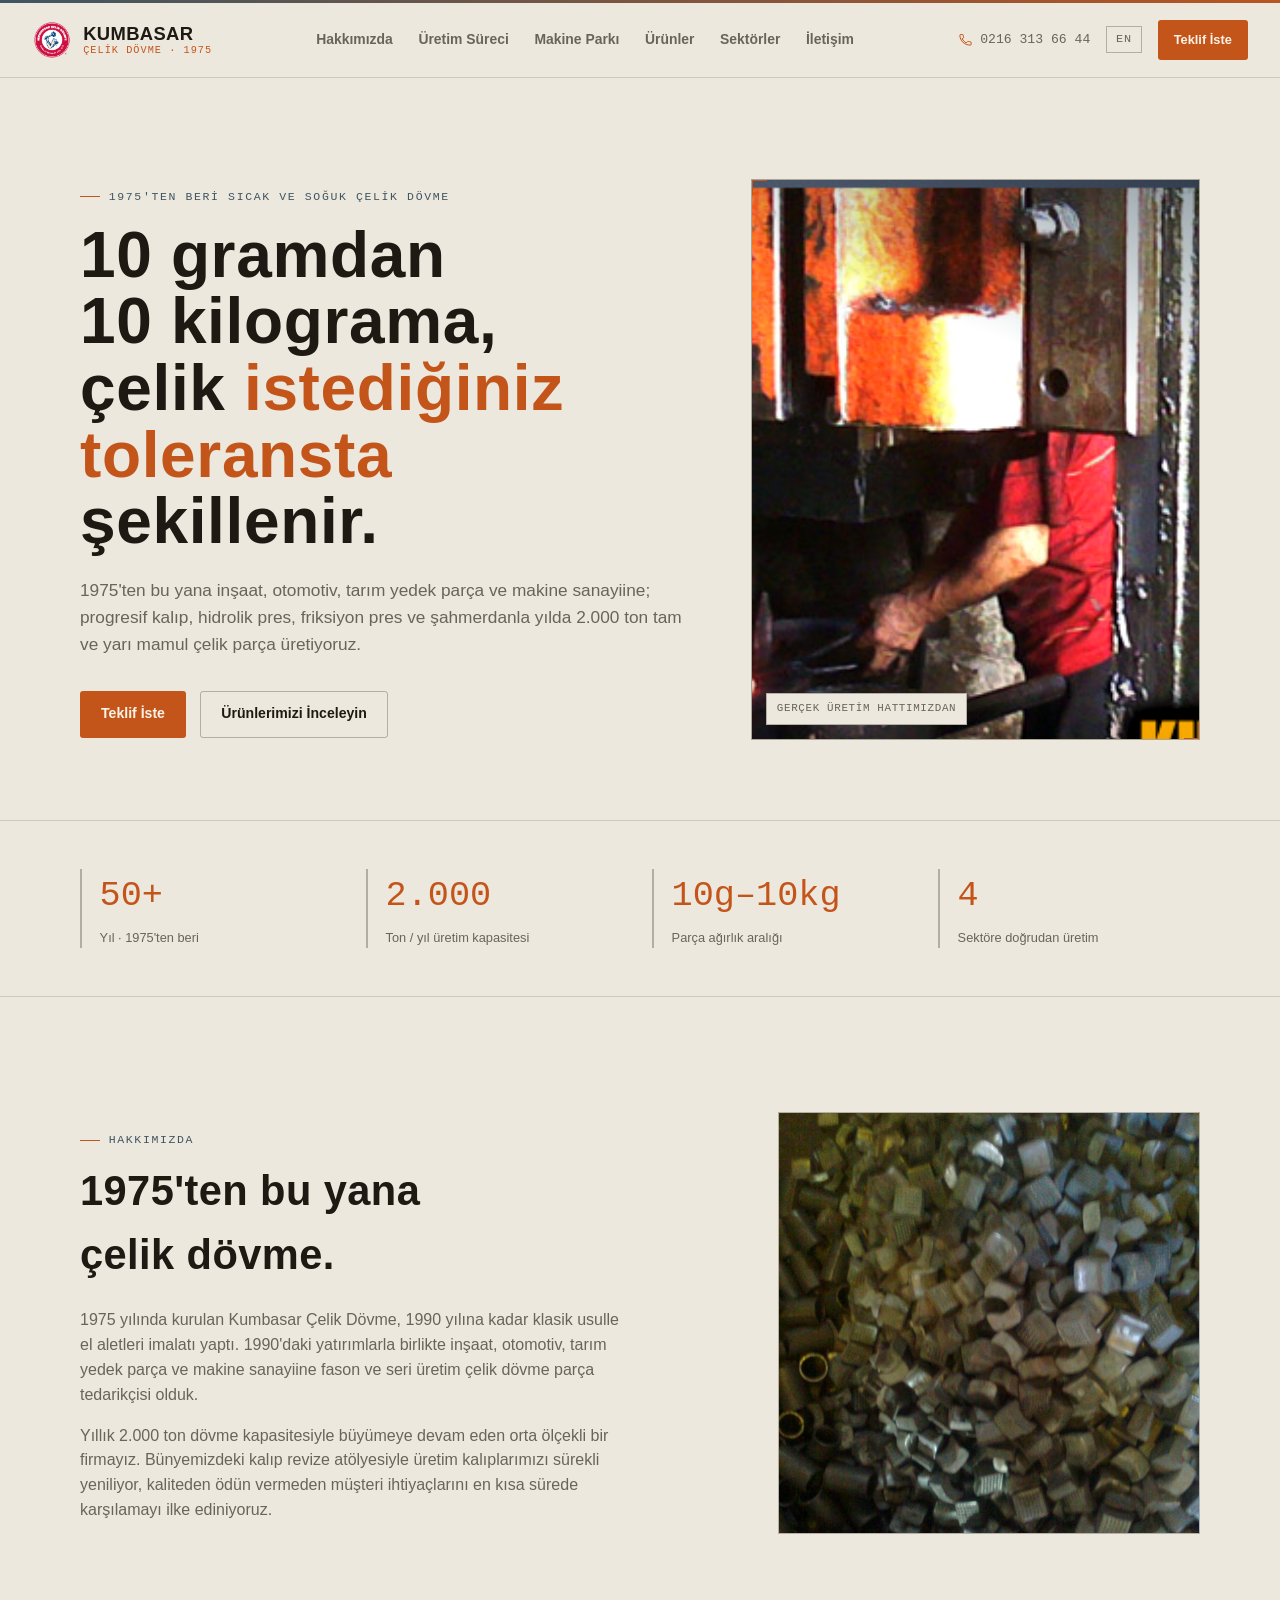
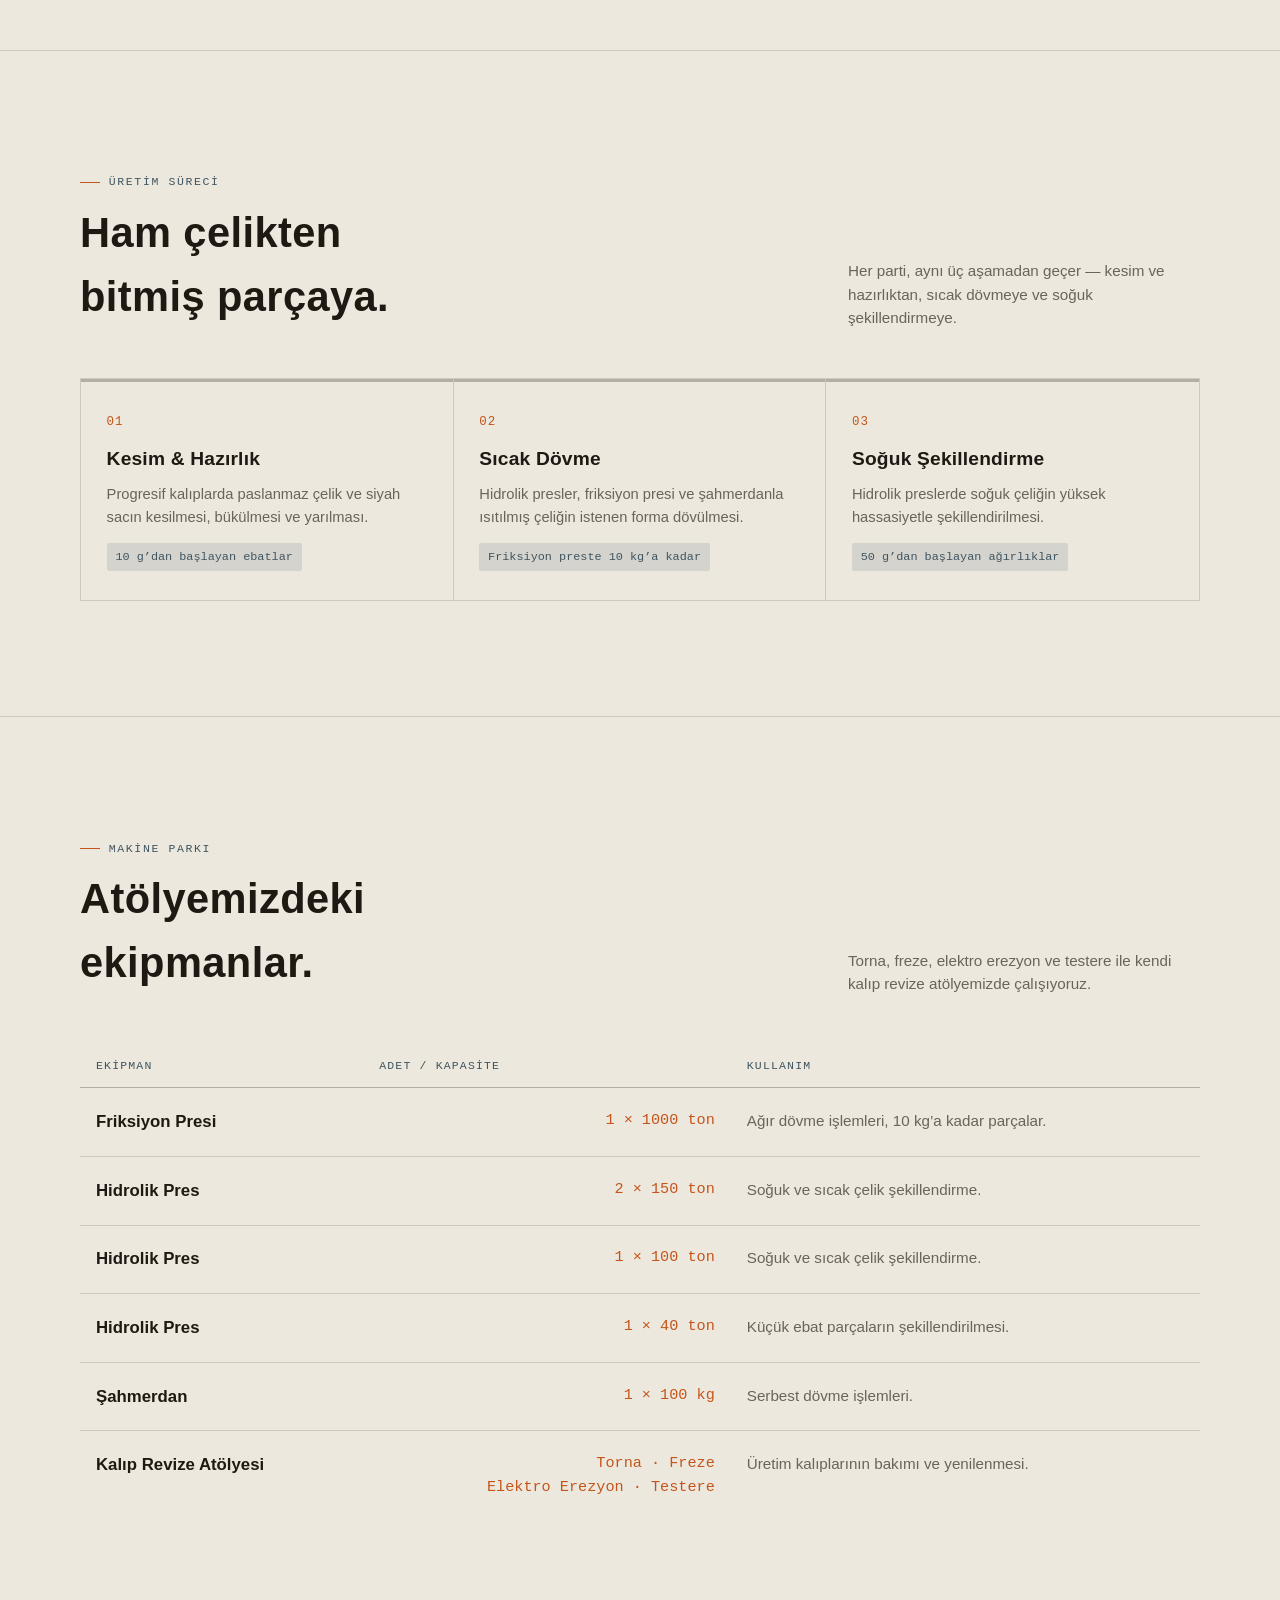
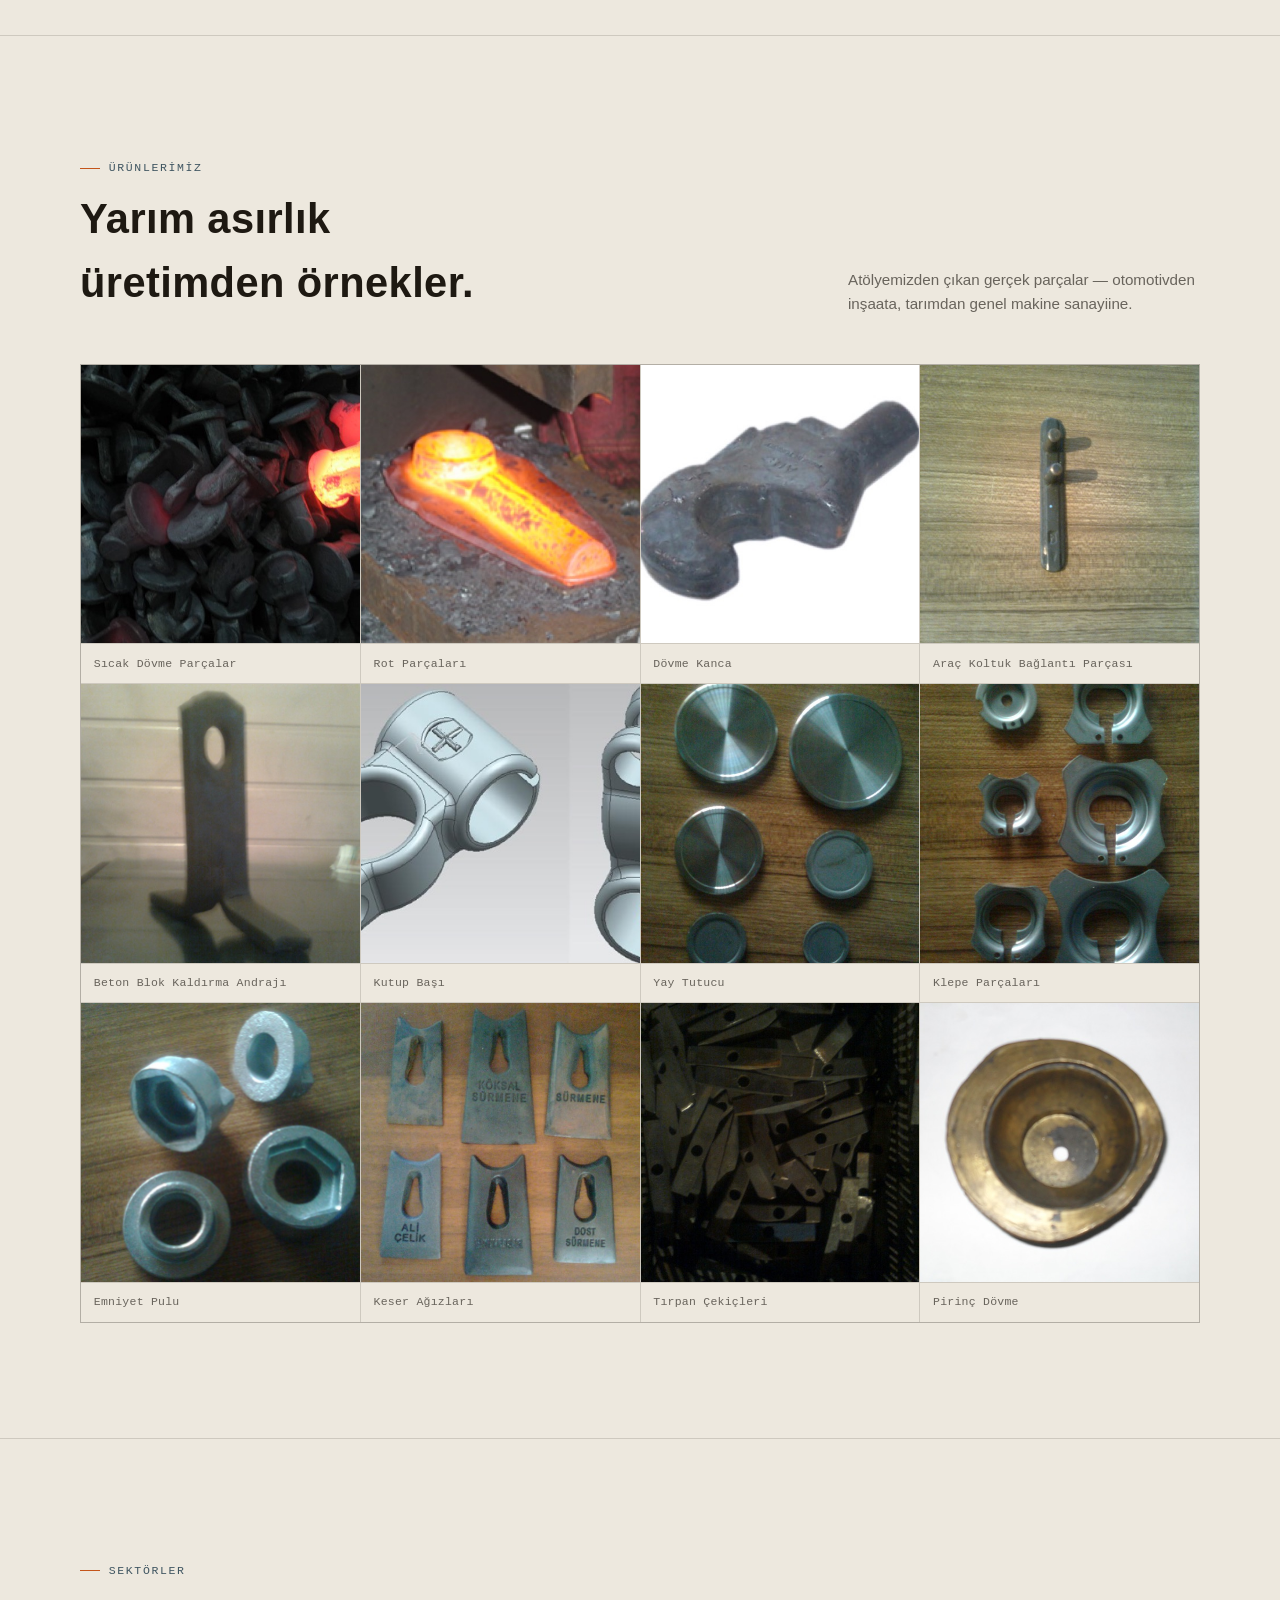
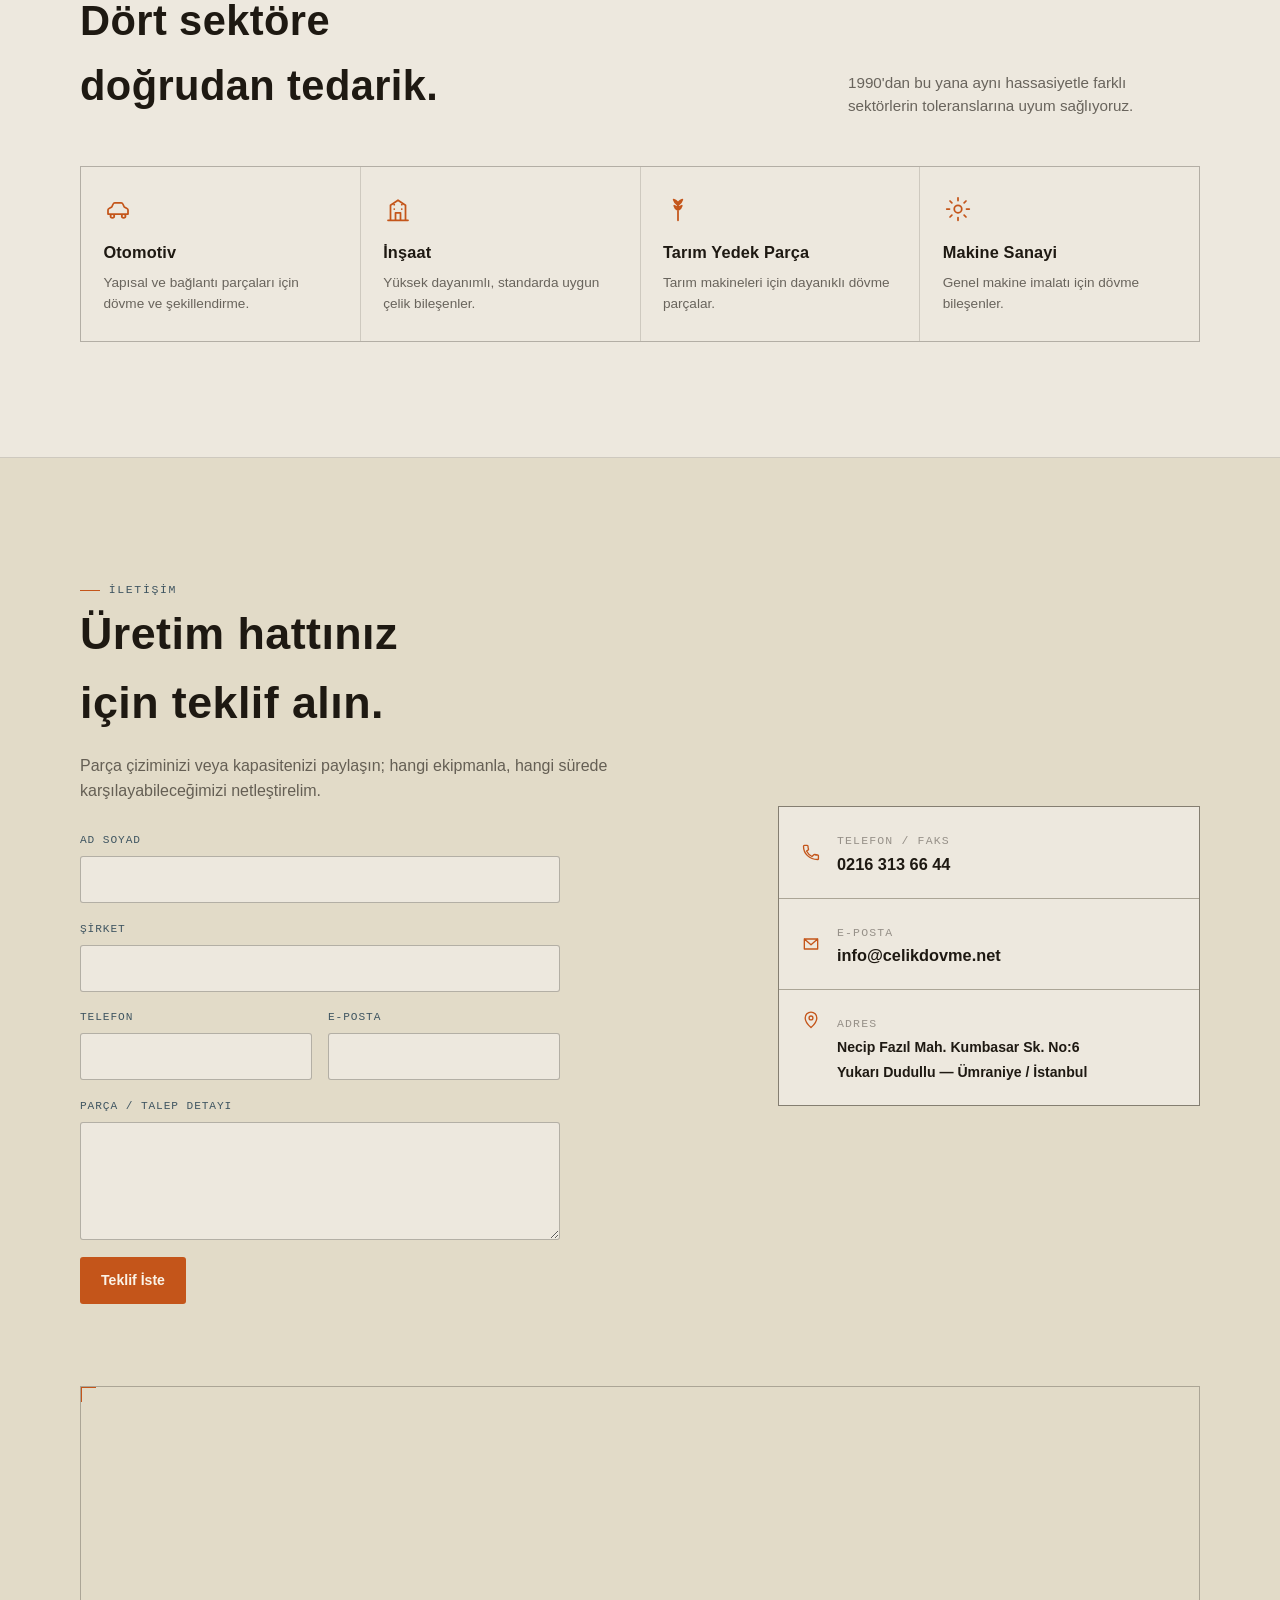
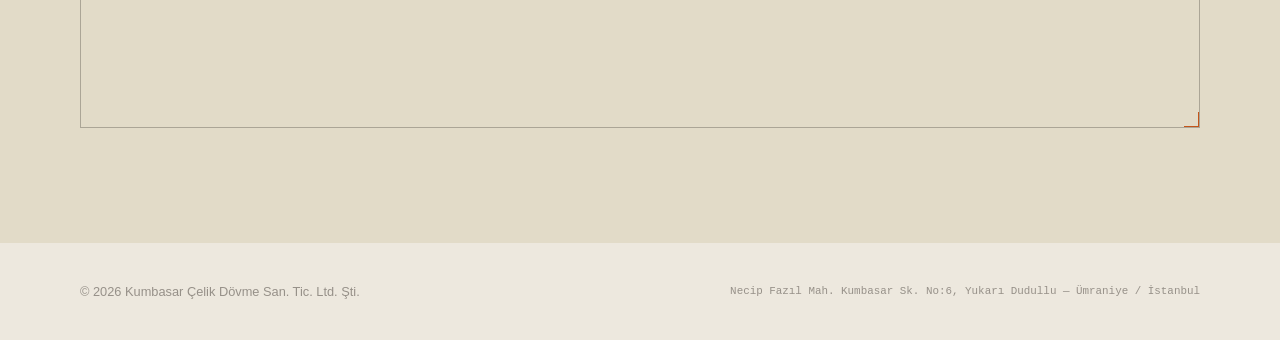
==== index.html @ d21f252c "Add Kumbasar Çelik Dövme website Static bilingual (TR/EN) site built from the company's real content" ====
<!doctype html>
<html lang="tr">
<head>
<meta charset="UTF-8">
<meta name="viewport" content="width=device-width, initial-scale=1.0">
<title>Kumbasar Çelik Dövme | 1975'ten Beri Sıcak ve Soğuk Çelik Dövme</title>
<meta name="description" content="1975'ten bu yana inşaat, otomotiv, tarım yedek parça ve makine sanayiine sıcak dövme, soğuk şekillendirme ve progresif kalıpla tam/yarı mamul çelik parça üretimi. Yıllık 2.000 ton kapasite.">
<link rel="alternate" hreflang="tr" href="https://celikdovme.net/index.html">
<link rel="alternate" hreflang="en" href="https://celikdovme.net/en.html">
<link rel="alternate" hreflang="x-default" href="https://celikdovme.net/index.html">
<link rel="stylesheet" href="css/style.css">
<script type="application/ld+json">
{
  "@context": "https://schema.org",
  "@type": "Organization",
  "name": "Kumbasar Çelik Dövme San. Tic. Ltd. Şti.",
  "alternateName": "Kumbasar Çelik Dövme",
  "url": "https://celikdovme.net",
  "logo": "https://celikdovme.net/images/logo.png",
  "foundingDate": "1975",
  "description": "1975'ten bu yana inşaat, otomotiv, tarım yedek parça ve makine sanayiine sıcak dövme, soğuk şekillendirme ve progresif kalıpla tam ve yarı mamul çelik parça üretimi. Yıllık 2.000 ton üretim kapasitesi.",
  "address": {
    "@type": "PostalAddress",
    "streetAddress": "Necip Fazıl Mahallesi, Kumbasar Sokak, No: 6, Yukarı Dudullu",
    "addressLocality": "Ümraniye",
    "addressRegion": "İstanbul",
    "addressCountry": "TR"
  },
  "email": "info@celikdovme.net",
  "telephone": "+90-216-313-66-44",
  "inLanguage": "tr",
  "contactPoint": [
    {
      "@type": "ContactPoint",
      "telephone": "+90-216-313-66-44",
      "contactType": "customer service",
      "areaServed": "TR",
      "availableLanguage": "Turkish"
    }
  ]
}
</script>
</head>
<body>
<div class="heat-ticker" aria-hidden="true"></div>

<header>
  <div class="wrap nav-row">
    <a class="brand" href="#top">
      <img class="brand-logo" src="images/logo.png" alt="Kumbasar Çelik Dövme logosu" width="44" height="44">
      <span class="brand-text">
        <span class="brand-mark">KUMBASAR</span>
        <span class="brand-sub">Çelik Dövme · 1975</span>
      </span>
    </a>
    <nav class="primary-nav" aria-label="Ana menü">
      <a href="#hakkimizda">Hakkımızda</a>
      <a href="#surec">Üretim Süreci</a>
      <a href="#makine-parki">Makine Parkı</a>
      <a href="#urunler">Ürünler</a>
      <a href="#sektorler">Sektörler</a>
      <a href="#iletisim">İletişim</a>
    </nav>
    <div class="header-actions">
      <a class="phone-chip" href="tel:+902163136644">
        <svg viewBox="0 0 24 24" fill="none" stroke-width="1.6"><path d="M6.6 10.8c1.4 2.8 3.8 5.1 6.6 6.6l2.2-2.2c.3-.3.7-.4 1-.2 1.1.4 2.3.6 3.5.6.6 0 1 .4 1 1V20c0 .6-.4 1-1 1C10.1 21 3 13.9 3 5c0-.6.4-1 1-1h3.4c.6 0 1 .4 1 1 0 1.2.2 2.4.6 3.5.1.3 0 .7-.2 1L6.6 10.8Z" stroke-linejoin="round"/></svg>
        0216 313 66 44
      </a>
      <a class="lang-switch" href="en.html" hreflang="en" lang="en">EN</a>
      <a class="btn btn-primary btn-sm" href="#iletisim">Teklif İste</a>
      <button class="menu-toggle" id="menuToggle" aria-label="Menüyü aç" aria-expanded="false">
        <svg viewBox="0 0 24 24" fill="none" stroke-width="1.6"><path d="M4 7h16M4 12h16M4 17h16" stroke-linecap="round"/></svg>
      </button>
    </div>
  </div>
</header>

<main id="top">

  <section class="hero">
    <div class="wrap hero-grid">
      <div>
        <span class="eyebrow">1975'ten Beri Sıcak ve Soğuk Çelik Dövme</span>
        <h1>10 gramdan 10 kilograma,<br>çelik <em>istediğiniz toleransta</em> şekillenir.</h1>
        <p class="lede">1975'ten bu yana inşaat, otomotiv, tarım yedek parça ve makine sanayiine; progresif kalıp, hidrolik pres, friksiyon pres ve şahmerdanla yılda 2.000 ton tam ve yarı mamul çelik parça üretiyoruz.</p>
        <div class="hero-ctas">
          <a class="btn btn-primary" href="#iletisim">Teklif İste</a>
          <a class="btn btn-ghost" href="#urunler">Ürünlerimizi İnceleyin</a>
        </div>
      </div>
      <div class="hero-photo">
        <img src="images/hero-forging.jpg" alt="Kumbasar Çelik Dövme atölyesinde sıcak dövme presinde çalışan usta" loading="eager">
        <div class="hero-photo-corner tl"></div>
        <div class="hero-photo-corner br"></div>
        <div class="hero-photo-tag">GERÇEK ÜRETİM HATTIMIZDAN</div>
      </div>
    </div>
  </section>

  <section class="stats-band">
    <div class="wrap stats-grid">
      <div class="stat"><span class="stat-num">50+</span><span class="stat-label">Yıl · 1975'ten beri</span></div>
      <div class="stat"><span class="stat-num">2.000</span><span class="stat-label">Ton / yıl üretim kapasitesi</span></div>
      <div class="stat"><span class="stat-num">10g–10kg</span><span class="stat-label">Parça ağırlık aralığı</span></div>
      <div class="stat"><span class="stat-num">4</span><span class="stat-label">Sektöre doğrudan üretim</span></div>
    </div>
  </section>

  <section class="section reveal" id="hakkimizda">
    <div class="wrap about-grid">
      <div>
        <span class="eyebrow">Hakkımızda</span>
        <h2>1975'ten bu yana çelik dövme.</h2>
        <p class="about-p">1975 yılında kurulan Kumbasar Çelik Dövme, 1990 yılına kadar klasik usulle el aletleri imalatı yaptı. 1990'daki yatırımlarla birlikte inşaat, otomotiv, tarım yedek parça ve makine sanayiine fason ve seri üretim çelik dövme parça tedarikçisi olduk.</p>
        <p class="about-p">Yıllık 2.000 ton dövme kapasitesiyle büyümeye devam eden orta ölçekli bir firmayız. Bünyemizdeki kalıp revize atölyesiyle üretim kalıplarımızı sürekli yeniliyor, kaliteden ödün vermeden müşteri ihtiyaçlarını en kısa sürede karşılamayı ilke ediniyoruz.</p>
      </div>
      <div class="about-photo">
        <img src="images/urun-dovme-parcalar.jpg" alt="Kumbasar Çelik Dövme atölyesinden toplu dövme parçalar" loading="lazy">
      </div>
    </div>
  </section>

  <section class="section reveal" id="surec">
    <div class="wrap">
      <div class="section-head">
        <div>
          <span class="eyebrow">Üretim Süreci</span>
          <h2>Ham çelikten bitmiş parçaya.</h2>
        </div>
        <p>Her parti, aynı üç aşamadan geçer — kesim ve hazırlıktan, sıcak dövmeye ve soğuk şekillendirmeye.</p>
      </div>
      <div class="process-list">
        <div class="process-step">
          <span class="process-index">01</span>
          <h3>Kesim &amp; Hazırlık</h3>
          <p>Progresif kalıplarda paslanmaz çelik ve siyah sacın kesilmesi, bükülmesi ve yarılması.</p>
          <span class="process-spec">10 g’dan başlayan ebatlar</span>
        </div>
        <div class="process-step">
          <span class="process-index">02</span>
          <h3>Sıcak Dövme</h3>
          <p>Hidrolik presler, friksiyon presi ve şahmerdanla ısıtılmış çeliğin istenen forma dövülmesi.</p>
          <span class="process-spec">Friksiyon preste 10 kg’a kadar</span>
        </div>
        <div class="process-step">
          <span class="process-index">03</span>
          <h3>Soğuk Şekillendirme</h3>
          <p>Hidrolik preslerde soğuk çeliğin yüksek hassasiyetle şekillendirilmesi.</p>
          <span class="process-spec">50 g’dan başlayan ağırlıklar</span>
        </div>
      </div>
    </div>
  </section>

  <section class="section reveal" id="makine-parki">
    <div class="wrap">
      <div class="section-head">
        <div>
          <span class="eyebrow">Makine Parkı</span>
          <h2>Atölyemizdeki ekipmanlar.</h2>
        </div>
        <p>Torna, freze, elektro erezyon ve testere ile kendi kalıp revize atölyemizde çalışıyoruz.</p>
      </div>
      <table class="spec-table">
        <thead>
          <tr><th>Ekipman</th><th>Adet / Kapasite</th><th>Kullanım</th></tr>
        </thead>
        <tbody>
          <tr>
            <td class="machine-name">Friksiyon Presi</td>
            <td class="machine-num" data-label="Adet / Kapasite">1 × 1000 ton</td>
            <td class="machine-desc" data-label="Kullanım">Ağır dövme işlemleri, 10 kg’a kadar parçalar.</td>
          </tr>
          <tr>
            <td class="machine-name">Hidrolik Pres</td>
            <td class="machine-num" data-label="Adet / Kapasite">2 × 150 ton</td>
            <td class="machine-desc" data-label="Kullanım">Soğuk ve sıcak çelik şekillendirme.</td>
          </tr>
          <tr>
            <td class="machine-name">Hidrolik Pres</td>
            <td class="machine-num" data-label="Adet / Kapasite">1 × 100 ton</td>
            <td class="machine-desc" data-label="Kullanım">Soğuk ve sıcak çelik şekillendirme.</td>
          </tr>
          <tr>
            <td class="machine-name">Hidrolik Pres</td>
            <td class="machine-num" data-label="Adet / Kapasite">1 × 40 ton</td>
            <td class="machine-desc" data-label="Kullanım">Küçük ebat parçaların şekillendirilmesi.</td>
          </tr>
          <tr>
            <td class="machine-name">Şahmerdan</td>
            <td class="machine-num" data-label="Adet / Kapasite">1 × 100 kg</td>
            <td class="machine-desc" data-label="Kullanım">Serbest dövme işlemleri.</td>
          </tr>
          <tr>
            <td class="machine-name">Kalıp Revize Atölyesi</td>
            <td class="machine-num" data-label="Adet / Kapasite">Torna · Freze<br>Elektro Erezyon · Testere</td>
            <td class="machine-desc" data-label="Kullanım">Üretim kalıplarının bakımı ve yenilenmesi.</td>
          </tr>
        </tbody>
      </table>
    </div>
  </section>

  <section class="section reveal" id="urunler">
    <div class="wrap">
      <div class="section-head">
        <div>
          <span class="eyebrow">Ürünlerimiz</span>
          <h2>Yarım asırlık üretimden örnekler.</h2>
        </div>
        <p>Atölyemizden çıkan gerçek parçalar — otomotivden inşaata, tarımdan genel makine sanayiine.</p>
      </div>
      <div class="gallery-grid">
        <figure class="gallery-item">
          <img src="images/urun-sicak-dovme-parcalar.jpg" alt="Sıcak dövme parçalar" loading="lazy">
          <figcaption>Sıcak Dövme Parçalar</figcaption>
        </figure>
        <figure class="gallery-item">
          <img src="images/urun-sicak-dovme-rot.jpg" alt="Sıcak dövme rot parçaları" loading="lazy">
          <figcaption>Rot Parçaları</figcaption>
        </figure>
        <figure class="gallery-item">
          <img src="images/urun-sicak-dovme-kanca.jpg" alt="Sıcak dövme kanca" loading="lazy">
          <figcaption>Dövme Kanca</figcaption>
        </figure>
        <figure class="gallery-item">
          <img src="images/urun-arac-koltuk-baglanti.jpg" alt="Araç koltuk bağlantı parçası" loading="lazy">
          <figcaption>Araç Koltuk Bağlantı Parçası</figcaption>
        </figure>
        <figure class="gallery-item">
          <img src="images/urun-beton-blok-andraji.jpg" alt="Beton blok kaldırma andrajı" loading="lazy">
          <figcaption>Beton Blok Kaldırma Andrajı</figcaption>
        </figure>
        <figure class="gallery-item">
          <img src="images/urun-kutup-basi.jpg" alt="Kutup başı" loading="lazy">
          <figcaption>Kutup Başı</figcaption>
        </figure>
        <figure class="gallery-item">
          <img src="images/urun-yay-tutucu.jpg" alt="Yay tutucu" loading="lazy">
          <figcaption>Yay Tutucu</figcaption>
        </figure>
        <figure class="gallery-item">
          <img src="images/urun-klepe.jpg" alt="Klepe parçaları" loading="lazy">
          <figcaption>Klepe Parçaları</figcaption>
        </figure>
        <figure class="gallery-item">
          <img src="images/urun-emniyet-pulu.jpg" alt="Emniyet pulu" loading="lazy">
          <figcaption>Emniyet Pulu</figcaption>
        </figure>
        <figure class="gallery-item">
          <img src="images/urun-keser-agizlari.jpg" alt="Keser ağızları" loading="lazy">
          <figcaption>Keser Ağızları</figcaption>
        </figure>
        <figure class="gallery-item">
          <img src="images/urun-tirpan-cekicleri.jpg" alt="Tırpan çekiçleri" loading="lazy">
          <figcaption>Tırpan Çekiçleri</figcaption>
        </figure>
        <figure class="gallery-item">
          <img src="images/urun-princ-dovme.jpg" alt="Pirinç dövme parçaları" loading="lazy">
          <figcaption>Pirinç Dövme</figcaption>
        </figure>
      </div>
    </div>
  </section>

  <section class="section reveal" id="sektorler">
    <div class="wrap">
      <div class="section-head">
        <div>
          <span class="eyebrow">Sektörler</span>
          <h2>Dört sektöre doğrudan tedarik.</h2>
        </div>
        <p>1990'dan bu yana aynı hassasiyetle farklı sektörlerin toleranslarına uyum sağlıyoruz.</p>
      </div>
      <div class="sector-grid">
        <div class="sector-card">
          <svg viewBox="0 0 24 24"><path d="M4 16h1.5M18.5 16H20M4 16v-3.2c0-.5.3-1 .8-1.2L7 10.4l1.2-2.6c.2-.5.7-.8 1.2-.8h5.2c.5 0 1 .3 1.2.8L17 10.4l2.2 1.2c.5.2.8.7.8 1.2V16M4 16h16M7.5 16a1.5 1.5 0 1 1 0 3 1.5 1.5 0 0 1 0-3Zm9 0a1.5 1.5 0 1 1 0 3 1.5 1.5 0 0 1 0-3Z" stroke-linejoin="round" stroke-linecap="round"/></svg>
          <h3>Otomotiv</h3>
          <p>Yapısal ve bağlantı parçaları için dövme ve şekillendirme.</p>
        </div>
        <div class="sector-card">
          <svg viewBox="0 0 24 24"><path d="M4 21h16M6 21V9l6-4 6 4v12M10 21v-6h4v6M9 12h.01M15 12h.01M9 8.5h.01M15 8.5h.01" stroke-linecap="round" stroke-linejoin="round"/></svg>
          <h3>İnşaat</h3>
          <p>Yüksek dayanımlı, standarda uygun çelik bileşenler.</p>
        </div>
        <div class="sector-card">
          <svg viewBox="0 0 24 24"><path d="M12 21V9M12 9c0-2.5-1.5-4-3.5-4.5C9 6.5 10.5 8 12 9Zm0 0c0-2.5 1.5-4 3.5-4.5C15 6.5 13.5 8 12 9Zm0 4c0-2 1.3-3.2 3-3.6-.4 1.7-1.5 3-3 3.6Zm0 0c0-2-1.3-3.2-3-3.6.4 1.7 1.5 3 3 3.6Z" stroke-linecap="round" stroke-linejoin="round"/></svg>
          <h3>Tarım Yedek Parça</h3>
          <p>Tarım makineleri için dayanıklı dövme parçalar.</p>
        </div>
        <div class="sector-card">
          <svg viewBox="0 0 24 24"><circle cx="12" cy="12" r="3"/><path d="M12 3v2.2M12 18.8V21M21 12h-2.2M5.2 12H3M18.4 5.6l-1.5 1.5M7.1 16.9l-1.5 1.5M18.4 18.4l-1.5-1.5M7.1 7.1 5.6 5.6" stroke-linecap="round"/></svg>
          <h3>Makine Sanayi</h3>
          <p>Genel makine imalatı için dövme bileşenler.</p>
        </div>
      </div>
    </div>
  </section>

  <section class="contact-band reveal" id="iletisim">
    <div class="wrap contact-grid">
      <div>
        <span class="eyebrow">İletişim</span>
        <h2>Üretim hattınız için teklif alın.</h2>
        <p class="lede">Parça çiziminizi veya kapasitenizi paylaşın; hangi ekipmanla, hangi sürede karşılayabileceğimizi netleştirelim.</p>

        <form class="quote-form" id="quoteForm">
          <input type="hidden" name="access_key" value="WEB3FORMS_ACCESS_KEY_BURAYA">
          <input type="checkbox" name="botcheck" class="botcheck" style="display:none" tabindex="-1" autocomplete="off">
          <div class="form-row">
            <label for="qf-name">Ad Soyad</label>
            <input id="qf-name" name="Ad Soyad" type="text" required>
          </div>
          <div class="form-row">
            <label for="qf-company">Şirket</label>
            <input id="qf-company" name="Şirket" type="text">
          </div>
          <div class="form-row form-row-split">
            <div>
              <label for="qf-phone">Telefon</label>
              <input id="qf-phone" name="Telefon" type="tel" required>
            </div>
            <div>
              <label for="qf-email">E-posta</label>
              <input id="qf-email" name="E-posta" type="email" required>
            </div>
          </div>
          <div class="form-row">
            <label for="qf-message">Parça / Talep Detayı</label>
            <textarea id="qf-message" name="Mesaj" rows="4" required></textarea>
          </div>
          <button type="submit" class="btn btn-primary" id="qfSubmit">Teklif İste</button>
          <p class="form-status" id="qfStatus" role="status"></p>
        </form>
      </div>
      <div class="contact-cards">
        <a class="contact-card" href="tel:+902163136644">
          <svg viewBox="0 0 24 24" fill="none" stroke-width="1.6"><path d="M6.6 10.8c1.4 2.8 3.8 5.1 6.6 6.6l2.2-2.2c.3-.3.7-.4 1-.2 1.1.4 2.3.6 3.5.6.6 0 1 .4 1 1V20c0 .6-.4 1-1 1C10.1 21 3 13.9 3 5c0-.6.4-1 1-1h3.4c.6 0 1 .4 1 1 0 1.2.2 2.4.6 3.5.1.3 0 .7-.2 1L6.6 10.8Z" stroke-linejoin="round"/></svg>
          <span>
            <span class="cc-label">Telefon / Faks</span><br>
            <span class="cc-value">0216 313 66 44</span>
          </span>
        </a>
        <a class="contact-card" href="mailto:info@celikdovme.net">
          <svg viewBox="0 0 24 24" fill="none" stroke-width="1.6"><path d="M4 6h16v12H4V6Zm0 0 8 7 8-7" stroke-linejoin="round" stroke-linecap="round"/></svg>
          <span>
            <span class="cc-label">E-posta</span><br>
            <span class="cc-value">info@celikdovme.net</span>
          </span>
        </a>
        <div class="contact-card contact-card-static">
          <svg viewBox="0 0 24 24" fill="none" stroke-width="1.6"><path d="M12 21s7-6.2 7-11.5A7 7 0 0 0 5 9.5C5 14.8 12 21 12 21Z" stroke-linejoin="round"/><circle cx="12" cy="9.5" r="2.3"/></svg>
          <span>
            <span class="cc-label">Adres</span><br>
            <span class="cc-value cc-value-sm">Necip Fazıl Mah. Kumbasar Sk. No:6<br>Yukarı Dudullu — Ümraniye / İstanbul</span>
          </span>
        </div>
      </div>
    </div>
    <div class="wrap">
      <div class="map-frame">
        <iframe
          src="https://www.google.com/maps?q=Necip%20Faz%C4%B1l%20Mahallesi%2C%20Kumbasar%20Sokak%20No%3A6%2C%20Yukar%C4%B1%20Dudullu%2C%20%C3%9Cmraniye%2C%20%C4%B0stanbul&output=embed"
          loading="lazy"
          referrerpolicy="no-referrer-when-downgrade"
          title="Kumbasar Çelik Dövme konumu — Necip Fazıl Mah. Kumbasar Sk. No:6, Yukarı Dudullu, Ümraniye"
          aria-label="Kumbasar Çelik Dövme'nin harita üzerindeki konumu"></iframe>
        <div class="map-frame-corner tl"></div>
        <div class="map-frame-corner br"></div>
      </div>
    </div>
  </section>

</main>

<footer>
  <div class="wrap">
    <div class="footer-row">
      <span>© 2026 Kumbasar Çelik Dövme San. Tic. Ltd. Şti.</span>
      <span class="theme-note">Necip Fazıl Mah. Kumbasar Sk. No:6, Yukarı Dudullu — Ümraniye / İstanbul</span>
    </div>
  </div>
</footer>
<script src="js/main.js" defer></script>
</body>
</html>
---- css/style.css ----
@font-face {
    font-family: 'Oswald';
    font-weight: 500;
    font-style: normal;
    font-display: swap;
    src: url('../fonts/oswald-latin.woff2') format('woff2');
    unicode-range: U+0000-00FF, U+0131, U+0152-0153, U+02BB-02BC, U+02C6, U+02DA, U+02DC, U+2000-206F, U+20AC, U+2122;
  }
  @font-face {
    font-family: 'Oswald';
    font-weight: 500;
    font-style: normal;
    font-display: swap;
    src: url('../fonts/oswald-latinext.woff2') format('woff2');
    unicode-range: U+0100-024F, U+1E00-1EFF;
  }
  @font-face {
    font-family: 'Oswald';
    font-weight: 700;
    font-style: normal;
    font-display: swap;
    src: url('../fonts/oswald-latin.woff2') format('woff2');
    unicode-range: U+0000-00FF, U+0131, U+0152-0153, U+02BB-02BC, U+02C6, U+02DA, U+02DC, U+2000-206F, U+20AC, U+2122;
  }
  @font-face {
    font-family: 'Oswald';
    font-weight: 700;
    font-style: normal;
    font-display: swap;
    src: url('../fonts/oswald-latinext.woff2') format('woff2');
    unicode-range: U+0100-024F, U+1E00-1EFF;
  }
  @font-face {
    font-family: 'Public Sans';
    font-weight: 400;
    font-style: normal;
    font-display: swap;
    src: url('../fonts/publicsans-latin.woff2') format('woff2');
    unicode-range: U+0000-00FF, U+0131, U+0152-0153, U+02BB-02BC, U+02C6, U+02DA, U+02DC, U+2000-206F, U+20AC, U+2122;
  }
  @font-face {
    font-family: 'Public Sans';
    font-weight: 400;
    font-style: normal;
    font-display: swap;
    src: url('../fonts/publicsans-latinext.woff2') format('woff2');
    unicode-range: U+0100-024F, U+1E00-1EFF;
  }
  @font-face {
    font-family: 'Public Sans';
    font-weight: 600;
    font-style: normal;
    font-display: swap;
    src: url('../fonts/publicsans-latin.woff2') format('woff2');
    unicode-range: U+0000-00FF, U+0131, U+0152-0153, U+02BB-02BC, U+02C6, U+02DA, U+02DC, U+2000-206F, U+20AC, U+2122;
  }
  @font-face {
    font-family: 'Public Sans';
    font-weight: 600;
    font-style: normal;
    font-display: swap;
    src: url('../fonts/publicsans-latinext.woff2') format('woff2');
    unicode-range: U+0100-024F, U+1E00-1EFF;
  }
  @font-face {
    font-family: 'Public Sans';
    font-weight: 700;
    font-style: normal;
    font-display: swap;
    src: url('../fonts/publicsans-latin.woff2') format('woff2');
    unicode-range: U+0000-00FF, U+0131, U+0152-0153, U+02BB-02BC, U+02C6, U+02DA, U+02DC, U+2000-206F, U+20AC, U+2122;
  }
  @font-face {
    font-family: 'Public Sans';
    font-weight: 700;
    font-style: normal;
    font-display: swap;
    src: url('../fonts/publicsans-latinext.woff2') format('woff2');
    unicode-range: U+0100-024F, U+1E00-1EFF;
  }
  @font-face {
    font-family: 'JetBrains Mono';
    font-weight: 500;
    font-style: normal;
    font-display: swap;
    src: url('../fonts/jbmono-latin.woff2') format('woff2');
    unicode-range: U+0000-00FF, U+0131, U+0152-0153, U+02BB-02BC, U+02C6, U+02DA, U+02DC, U+2000-206F, U+20AC, U+2122;
  }
  @font-face {
    font-family: 'JetBrains Mono';
    font-weight: 500;
    font-style: normal;
    font-display: swap;
    src: url('../fonts/jbmono-latinext.woff2') format('woff2');
    unicode-range: U+0100-024F, U+1E00-1EFF;
  }

  :root {
    --paper: #EDE8DE;
    --paper-raised: #E2DBC8;
    --paper-raised-2: #D7CEB6;
    --ink: #1E1912;
    --ink-soft: rgba(30,25,18,.64);
    --ink-faint: rgba(30,25,18,.42);
    --line: rgba(30,25,18,.15);
    --line-strong: rgba(30,25,18,.28);
    --forge: #C4551A;
    --forge-hot: #E3822F;
    --slate: #3F5561;
    --slate-soft: rgba(63,85,97,.14);
    --shadow: rgba(24,19,12,.16);
    --on-forge: #FBF3E7;

    --font-display: 'Oswald', 'Arial Narrow', 'Helvetica Neue', sans-serif;
    --font-body: 'Public Sans', -apple-system, 'Segoe UI', Roboto, sans-serif;
    --font-mono: 'JetBrains Mono', ui-monospace, 'SFMono-Regular', Menlo, monospace;

    --radius: 3px;
    --gap-section: clamp(4rem, 9vw, 8rem);
  }

  @media (prefers-color-scheme: dark) {
    :root {
      --paper: #14110C;
      --paper-raised: #1D1812;
      --paper-raised-2: #251F17;
      --ink: #F1E9DA;
      --ink-soft: rgba(241,233,218,.66);
      --ink-faint: rgba(241,233,218,.42);
      --line: rgba(241,233,218,.14);
      --line-strong: rgba(241,233,218,.26);
      --forge: #E3822F;
      --forge-hot: #F2A85E;
      --slate: #8FA6B2;
      --slate-soft: rgba(143,166,178,.14);
      --shadow: rgba(0,0,0,.55);
      --on-forge: #1B1006;
    }
  }
  :root[data-theme="dark"] {
    --paper: #14110C;
    --paper-raised: #1D1812;
    --paper-raised-2: #251F17;
    --ink: #F1E9DA;
    --ink-soft: rgba(241,233,218,.66);
    --ink-faint: rgba(241,233,218,.42);
    --line: rgba(241,233,218,.14);
    --line-strong: rgba(241,233,218,.26);
    --forge: #E3822F;
    --forge-hot: #F2A85E;
    --slate: #8FA6B2;
    --slate-soft: rgba(143,166,178,.14);
    --shadow: rgba(0,0,0,.55);
    --on-forge: #1B1006;
  }
  :root[data-theme="light"] {
    --paper: #EDE8DE;
    --paper-raised: #E2DBC8;
    --paper-raised-2: #D7CEB6;
    --ink: #1E1912;
    --ink-soft: rgba(30,25,18,.64);
    --ink-faint: rgba(30,25,18,.42);
    --line: rgba(30,25,18,.15);
    --line-strong: rgba(30,25,18,.28);
    --forge: #C4551A;
    --forge-hot: #E3822F;
    --slate: #3F5561;
    --slate-soft: rgba(63,85,97,.14);
    --shadow: rgba(24,19,12,.16);
    --on-forge: #FBF3E7;
  }

  * { box-sizing: border-box; }
  html { -webkit-text-size-adjust: 100%; }
  body {
    margin: 0;
    background: var(--paper);
    color: var(--ink);
    font-family: var(--font-body);
    font-size: 16px;
    line-height: 1.55;
    -webkit-font-smoothing: antialiased;
    overflow-x: hidden;
  }
  h1, h2, h3 { font-family: var(--font-display); font-weight: 700; margin: 0; text-wrap: balance; letter-spacing: .01em; }
  p { margin: 0; }
  a { color: inherit; }
  img, svg { display: block; max-width: 100%; }
  button { font: inherit; color: inherit; }

  ::selection { background: var(--forge); color: var(--on-forge); }

  :focus-visible {
    outline: 2px solid var(--forge);
    outline-offset: 3px;
  }

  .wrap {
    max-width: 76rem;
    margin: 0 auto;
    padding-left: clamp(1.25rem, 4vw, 3rem);
    padding-right: clamp(1.25rem, 4vw, 3rem);
  }

  /* heat ticker */
  .heat-ticker {
    position: fixed;
    top: 0; left: 0; right: 0;
    height: 3px;
    z-index: 60;
    background: linear-gradient(90deg, var(--slate), var(--forge) 55%, var(--forge-hot));
    background-size: 200% 100%;
    animation: ticker-shift 14s ease-in-out infinite;
  }
  @keyframes ticker-shift {
    0%, 100% { background-position: 0% 0; }
    50% { background-position: 100% 0; }
  }

  /* header */
  header {
    position: sticky;
    top: 3px;
    z-index: 50;
    background: color-mix(in srgb, var(--paper) 88%, transparent);
    backdrop-filter: blur(10px);
    border-bottom: 1px solid var(--line);
  }
  .nav-row {
    display: flex;
    align-items: center;
    justify-content: space-between;
    gap: 1.5rem;
    padding: 1.05rem 0;
  }
  .nav-row > * { min-width: 0; }
  .brand { min-width: 0; }
  .brand-text { min-width: 0; overflow: hidden; }
  .header-actions { min-width: 0; flex-shrink: 0; }
  .brand {
    display: flex;
    align-items: center;
    gap: .7rem;
    text-decoration: none;
  }
  .brand-logo {
    width: 40px;
    height: 40px;
    border-radius: 50%;
    flex-shrink: 0;
  }
  .brand-text { display: flex; flex-direction: column; gap: .1rem; }
  .brand-mark {
    font-family: var(--font-display);
    font-weight: 700;
    font-size: 1.15rem;
    letter-spacing: .02em;
    line-height: 1;
  }
  .brand-sub {
    font-family: var(--font-mono);
    font-size: .64rem;
    letter-spacing: .1em;
    text-transform: uppercase;
    color: var(--forge);
    line-height: 1;
  }
  nav.primary-nav {
    display: flex;
    align-items: center;
    gap: clamp(1.1rem, 2vw, 1.9rem);
  }
  nav.primary-nav a {
    text-decoration: none;
    font-size: .87rem;
    font-weight: 600;
    color: var(--ink-soft);
    position: relative;
    padding: .3rem 0;
    white-space: nowrap;
  }
  nav.primary-nav a:hover { color: var(--ink); }
  nav.primary-nav a::after {
    content: "";
    position: absolute;
    left: 0; right: 100%;
    bottom: 0;
    height: 2px;
    background: linear-gradient(90deg, var(--slate), var(--forge));
    transition: right .25s ease;
  }
  nav.primary-nav a:hover::after { right: 0; }

  .header-actions { display: flex; align-items: center; gap: 1rem; }
  .phone-chip {
    display: flex;
    align-items: center;
    gap: .45rem;
    font-family: var(--font-mono);
    font-size: .82rem;
    color: var(--ink-soft);
    text-decoration: none;
  }
  .phone-chip svg { width: 15px; height: 15px; stroke: var(--forge); }
  .phone-chip:hover { color: var(--ink); }

  .lang-switch {
    font-family: var(--font-mono);
    font-size: .74rem;
    letter-spacing: .06em;
    text-decoration: none;
    color: var(--ink-soft);
    border: 1px solid var(--line-strong);
    padding: .4rem .55rem;
    line-height: 1;
  }
  .lang-switch:hover { color: var(--forge); border-color: var(--forge); }

  .btn {
    display: inline-flex;
    align-items: center;
    gap: .5rem;
    border-radius: var(--radius);
    padding: .72rem 1.25rem;
    font-weight: 600;
    font-size: .88rem;
    text-decoration: none;
    border: 1px solid transparent;
    cursor: pointer;
    transition: background .2s ease, color .2s ease, border-color .2s ease, transform .15s ease;
  }
  .btn-primary {
    background: var(--forge);
    color: var(--on-forge);
  }
  .btn-primary:hover { background: var(--forge-hot); transform: translateY(-1px); }
  .btn-ghost {
    background: transparent;
    color: var(--ink);
    border-color: var(--line-strong);
  }
  .btn-ghost:hover { border-color: var(--forge); color: var(--forge); }
  .btn-sm { padding: .55rem .95rem; font-size: .8rem; }

  .menu-toggle { display: none; }

  /* eyebrow / labels */
  .eyebrow {
    display: inline-flex;
    flex-wrap: wrap;
    align-items: center;
    gap: .4rem .55rem;
    font-family: var(--font-mono);
    font-size: .72rem;
    letter-spacing: .14em;
    text-transform: uppercase;
    color: var(--slate);
    max-width: 100%;
  }
  .eyebrow::before {
    content: "";
    width: 20px; height: 1px;
    background: var(--forge);
  }

  section { position: relative; }
  .reveal {
    opacity: 0;
    transform: translateY(18px);
    transition: opacity .7s ease, transform .7s ease;
  }
  .reveal.is-visible { opacity: 1; transform: translateY(0); }
  @media (prefers-reduced-motion: reduce) {
    .reveal { opacity: 1; transform: none; transition: none; }
    .heat-ticker { animation: none; }
  }

  /* hero */
  .hero {
    padding: clamp(3.5rem, 9vw, 6.5rem) 0 clamp(3rem, 7vw, 5rem);
    border-bottom: 1px solid var(--line);
  }
  .hero-grid {
    display: grid;
    grid-template-columns: 1.15fr .85fr;
    gap: clamp(2.5rem, 5vw, 4rem);
    align-items: center;
  }
  .hero-grid > * { min-width: 0; }
  .hero h1 {
    font-size: clamp(2.4rem, 5.2vw, 4rem);
    line-height: 1.04;
    margin: 1rem 0 1.4rem;
  }
  .hero h1 em {
    font-style: normal;
    color: var(--forge);
  }
  .hero p.lede {
    font-size: 1.08rem;
    color: var(--ink-soft);
    max-width: 40rem;
    margin-bottom: 2.1rem;
  }
  .hero-ctas { display: flex; gap: .9rem; flex-wrap: wrap; }

  .hero-photo {
    aspect-ratio: 4 / 5;
    position: relative;
    border: 1px solid var(--line-strong);
    overflow: hidden;
    background: var(--paper-raised);
  }
  .hero-photo img {
    width: 100%;
    height: 112%;
    object-fit: cover;
    object-position: top center;
    filter: saturate(1.05) contrast(1.03);
  }
  .hero-photo::after {
    content: "";
    position: absolute; inset: 0;
    background: linear-gradient(200deg, color-mix(in srgb, var(--slate) 55%, transparent) 0%, transparent 32%, transparent 68%, color-mix(in srgb, var(--forge) 45%, transparent) 100%);
    mix-blend-mode: multiply;
    pointer-events: none;
  }
  .hero-photo-tag {
    position: absolute;
    left: 14px; bottom: 14px;
    z-index: 2;
    background: var(--paper);
    border: 1px solid var(--line-strong);
    padding: .4rem .6rem;
    font-family: var(--font-mono);
    font-size: .68rem;
    letter-spacing: .06em;
    color: var(--ink-soft);
  }
  .hero-photo-corner { position: absolute; width: 16px; height: 16px; z-index: 2; }
  .hero-photo-corner.tl { top: -1px; left: -1px; border-top: 2px solid var(--forge); border-left: 2px solid var(--forge); }
  .hero-photo-corner.br { bottom: -1px; right: -1px; border-bottom: 2px solid var(--forge); border-right: 2px solid var(--forge); }

  /* stats */
  .stats-band {
    border-bottom: 1px solid var(--line);
    padding: clamp(2.2rem, 4vw, 3rem) 0;
  }
  .stats-grid {
    display: grid;
    grid-template-columns: repeat(4, 1fr);
    gap: 1.5rem;
  }
  .stat {
    padding-left: 1.1rem;
    border-left: 2px solid var(--line-strong);
  }
  .stat-num {
    font-family: var(--font-mono);
    font-size: clamp(1.6rem, 3vw, 2.2rem);
    font-weight: 500;
    font-variant-numeric: tabular-nums;
    color: var(--forge);
    display: block;
  }
  .stat-label {
    font-size: .8rem;
    color: var(--ink-soft);
    margin-top: .3rem;
    display: block;
  }

  /* about */
  .about-grid {
    display: grid;
    grid-template-columns: 1.2fr .8fr;
    gap: clamp(2.5rem, 5vw, 4rem);
    align-items: center;
  }
  .about-grid > * { min-width: 0; }
  .about-grid h2 { font-size: clamp(1.8rem, 3.4vw, 2.6rem); margin: .6rem 0 1.3rem; max-width: 26rem; }
  .about-p { color: var(--ink-soft); max-width: 34rem; margin-bottom: 1rem; }
  .about-p:last-child { margin-bottom: 0; }
  .about-photo {
    aspect-ratio: 1 / 1;
    border: 1px solid var(--line-strong);
    overflow: hidden;
  }
  .about-photo img { width: 100%; height: 100%; object-fit: cover; filter: saturate(1.05); }

  /* gallery */
  .gallery-grid {
    display: grid;
    grid-template-columns: repeat(4, 1fr);
    gap: 1px;
    background: var(--line);
    border: 1px solid var(--line);
  }
  .gallery-item {
    margin: 0;
    background: var(--paper);
    display: flex;
    flex-direction: column;
  }
  .gallery-item img {
    width: 100%;
    aspect-ratio: 1 / 1;
    object-fit: cover;
    filter: saturate(1.02);
    transition: transform .4s ease, filter .4s ease;
  }
  .gallery-item:hover img { transform: scale(1.04); filter: saturate(1.15); }
  .gallery-item figcaption {
    padding: .65rem .8rem;
    font-family: var(--font-mono);
    font-size: .72rem;
    letter-spacing: .02em;
    color: var(--ink-soft);
    border-top: 1px solid var(--line);
  }

  /* quote form */
  .quote-form {
    margin-top: 1.6rem;
    display: flex;
    flex-direction: column;
    gap: 1.1rem;
    max-width: 30rem;
  }
  .form-row { display: flex; flex-direction: column; gap: .4rem; }
  .form-row-split { flex-direction: row; gap: 1rem; }
  .form-row-split > div { flex: 1; display: flex; flex-direction: column; gap: .4rem; }
  .quote-form label {
    font-family: var(--font-mono);
    font-size: .7rem;
    letter-spacing: .08em;
    text-transform: uppercase;
    color: var(--slate);
  }
  .quote-form input, .quote-form textarea {
    font: inherit;
    font-size: .95rem;
    padding: .68rem .8rem;
    border: 1px solid var(--line-strong);
    background: var(--paper);
    color: var(--ink);
    border-radius: var(--radius);
    resize: vertical;
  }
  .quote-form input:focus, .quote-form textarea:focus {
    outline: none;
    border-color: var(--forge);
  }
  .quote-form button { align-self: flex-start; }
  .form-status {
    font-size: .85rem;
    min-height: 1.2em;
  }
  .form-status.ok { color: var(--forge); }
  .form-status.err { color: #b34747; }

  /* generic section spacing */
  .section { padding: var(--gap-section) 0; border-bottom: 1px solid var(--line); }
  .section-head {
    display: flex;
    justify-content: space-between;
    align-items: flex-end;
    gap: 2rem;
    margin-bottom: clamp(2rem, 4vw, 3rem);
  }
  .section-head h2 {
    font-size: clamp(1.8rem, 3.4vw, 2.6rem);
    margin-top: .6rem;
    max-width: 30rem;
  }
  .section-head p { color: var(--ink-soft); max-width: 22rem; font-size: .95rem; }

  /* process steps */
  .process-list {
    display: grid;
    grid-template-columns: repeat(3, 1fr);
    gap: 0;
    border: 1px solid var(--line);
  }
  .process-step {
    padding: 1.8rem 1.6rem;
    border-right: 1px solid var(--line);
    position: relative;
  }
  .process-step:last-child { border-right: none; }
  .process-step::before {
    content: "";
    position: absolute; top: 0; left: 0; right: 0;
    height: 3px;
    background: var(--line-strong);
    transition: background .3s ease;
  }
  .process-step:hover::before { background: linear-gradient(90deg, var(--slate), var(--forge)); }
  .process-index {
    font-family: var(--font-mono);
    font-size: .78rem;
    color: var(--forge);
    letter-spacing: .08em;
  }
  .process-step h3 {
    font-size: 1.2rem;
    margin: .7rem 0 .6rem;
  }
  .process-step p { color: var(--ink-soft); font-size: .92rem; }
  .process-spec {
    display: inline-block;
    margin-top: .9rem;
    font-family: var(--font-mono);
    font-size: .74rem;
    color: var(--slate);
    background: var(--slate-soft);
    padding: .3rem .55rem;
    border-radius: 2px;
  }

  /* machine park table */
  .spec-table { width: 100%; border-collapse: collapse; }
  .spec-table th {
    text-align: left;
    font-family: var(--font-mono);
    font-size: .72rem;
    letter-spacing: .1em;
    text-transform: uppercase;
    color: var(--slate);
    font-weight: 500;
    padding: .8rem 1rem;
    border-bottom: 1px solid var(--line-strong);
  }
  .spec-table td {
    padding: 1.3rem 1rem;
    border-bottom: 1px solid var(--line);
    vertical-align: top;
    font-size: .95rem;
  }
  .spec-table tr:last-child td { border-bottom: none; }
  .spec-table td.machine-name {
    font-family: var(--font-display);
    font-weight: 600;
    font-size: 1.05rem;
    white-space: nowrap;
  }
  .spec-table td.machine-num {
    font-family: var(--font-mono);
    color: var(--forge);
    white-space: nowrap;
    text-align: right;
    font-variant-numeric: tabular-nums;
  }
  .spec-table td.machine-desc { color: var(--ink-soft); }

  /* sectors */
  .sector-grid {
    display: grid;
    grid-template-columns: repeat(4, 1fr);
    gap: 1px;
    background: var(--line);
    border: 1px solid var(--line);
  }
  .sector-card {
    background: var(--paper);
    padding: 1.7rem 1.4rem;
    position: relative;
  }
  .sector-card svg { width: 30px; height: 30px; stroke: var(--forge); fill: none; stroke-width: 1.4; margin-bottom: 1rem; }
  .sector-card h3 { font-size: 1.02rem; margin-bottom: .4rem; }
  .sector-card p { font-size: .85rem; color: var(--ink-soft); }

  /* contact band */
  .contact-band {
    padding: var(--gap-section) 0;
    background: var(--paper-raised);
  }
  .contact-grid {
    display: grid;
    grid-template-columns: 1.2fr .8fr;
    gap: clamp(2rem, 5vw, 4rem);
    align-items: center;
  }
  .contact-grid > * { min-width: 0; }
  .contact-band h2 { font-size: clamp(1.9rem, 4vw, 2.8rem); margin-bottom: 1rem; }
  .contact-band p.lede { color: var(--ink-soft); max-width: 34rem; margin-bottom: 1.8rem; }
  .contact-cards { display: flex; flex-direction: column; gap: 1px; background: var(--line-strong); border: 1px solid var(--line-strong); }
  .contact-card {
    background: var(--paper);
    padding: 1.25rem 1.4rem;
    display: flex;
    align-items: center;
    gap: 1rem;
    text-decoration: none;
    color: var(--ink);
    transition: background .2s ease;
  }
  .contact-card:hover { background: var(--paper-raised-2); }
  .contact-card svg { width: 20px; height: 20px; stroke: var(--forge); flex-shrink: 0; }
  .contact-card .cc-label { font-size: .72rem; text-transform: uppercase; letter-spacing: .1em; color: var(--ink-faint); font-family: var(--font-mono); }
  .contact-card .cc-value { font-weight: 600; font-size: 1.02rem; }
  .contact-card .cc-value-sm { font-weight: 600; font-size: .88rem; line-height: 1.4; }
  .contact-card-static { cursor: default; align-items: flex-start; }
  .contact-card-static:hover { background: var(--paper); }

  /* map */
  .map-frame {
    margin-top: clamp(2rem, 4vw, 3rem);
    position: relative;
    border: 1px solid var(--line-strong);
    overflow: hidden;
  }
  .map-frame iframe {
    display: block;
    width: 100%;
    height: 340px;
    border: 0;
    filter: grayscale(35%) contrast(1.05);
  }
  .map-frame-corner { position: absolute; width: 16px; height: 16px; z-index: 2; pointer-events: none; }
  .map-frame-corner.tl { top: -1px; left: -1px; border-top: 2px solid var(--forge); border-left: 2px solid var(--forge); }
  .map-frame-corner.br { bottom: -1px; right: -1px; border-bottom: 2px solid var(--forge); border-right: 2px solid var(--forge); }

  footer {
    padding: 2.4rem 0;
  }
  .footer-row {
    display: flex;
    justify-content: space-between;
    align-items: center;
    gap: 1rem;
    flex-wrap: wrap;
    font-size: .8rem;
    color: var(--ink-faint);
  }
  .footer-note { font-size: .74rem; color: var(--ink-faint); margin-top: .6rem; max-width: 40rem; }

  @media (max-width: 860px) {
    nav.primary-nav, .header-actions .phone-chip { display: none; }
    .menu-toggle {
      display: inline-flex;
      align-items: center;
      justify-content: center;
      width: 38px; height: 38px;
      border: 1px solid var(--line-strong);
      background: transparent;
      cursor: pointer;
    }
    .menu-toggle svg { width: 18px; height: 18px; stroke: var(--ink); }
    .hero-grid { grid-template-columns: 1fr; }
    .hero-photo { max-width: 20rem; margin: 0 auto; }
    .stats-grid { grid-template-columns: repeat(2, 1fr); row-gap: 1.6rem; }
    .about-grid { grid-template-columns: 1fr; }
    .about-photo { max-width: 20rem; margin: 0 auto; order: -1; }
    .process-list { grid-template-columns: 1fr; }
    .process-step { border-right: none; border-bottom: 1px solid var(--line); }
    .process-step:last-child { border-bottom: none; }
    .gallery-grid { grid-template-columns: repeat(2, 1fr); }
    .sector-grid { grid-template-columns: repeat(2, 1fr); }
    .contact-grid { grid-template-columns: 1fr; }
    .form-row-split { flex-direction: column; }
    .section-head { flex-direction: column; align-items: flex-start; }
    .spec-table, .spec-table thead, .spec-table tbody, .spec-table tr, .spec-table td {
      display: block;
      width: 100%;
    }
    .spec-table thead { position: absolute; left: -9999px; }
    .spec-table tr {
      border: 1px solid var(--line);
      padding: 1.1rem 1.2rem;
      margin-bottom: .9rem;
    }
    .spec-table tr:last-child { margin-bottom: 0; }
    .spec-table td {
      border-bottom: none;
      padding: .3rem 0;
      white-space: normal;
      text-align: left;
    }
    .spec-table td.machine-name { padding-top: 0; }
    .spec-table td.machine-num,
    .spec-table td.machine-desc { text-align: left; }
    .spec-table td.machine-num::before,
    .spec-table td.machine-desc::before {
      content: attr(data-label);
      display: block;
      font-family: var(--font-mono);
      font-size: .66rem;
      letter-spacing: .08em;
      text-transform: uppercase;
      color: var(--slate);
      margin-top: .5rem;
      margin-bottom: .15rem;
    }
  }

  @media (max-width: 480px) {
    .gallery-grid { grid-template-columns: repeat(2, 1fr); }
    .nav-row { padding: .85rem 0; }
    .brand-sub { display: none; }
    .header-actions .btn-primary { display: none; }
  }

  .theme-note {
    font-family: var(--font-mono);
    font-size: .68rem;
    color: var(--ink-faint);
  }
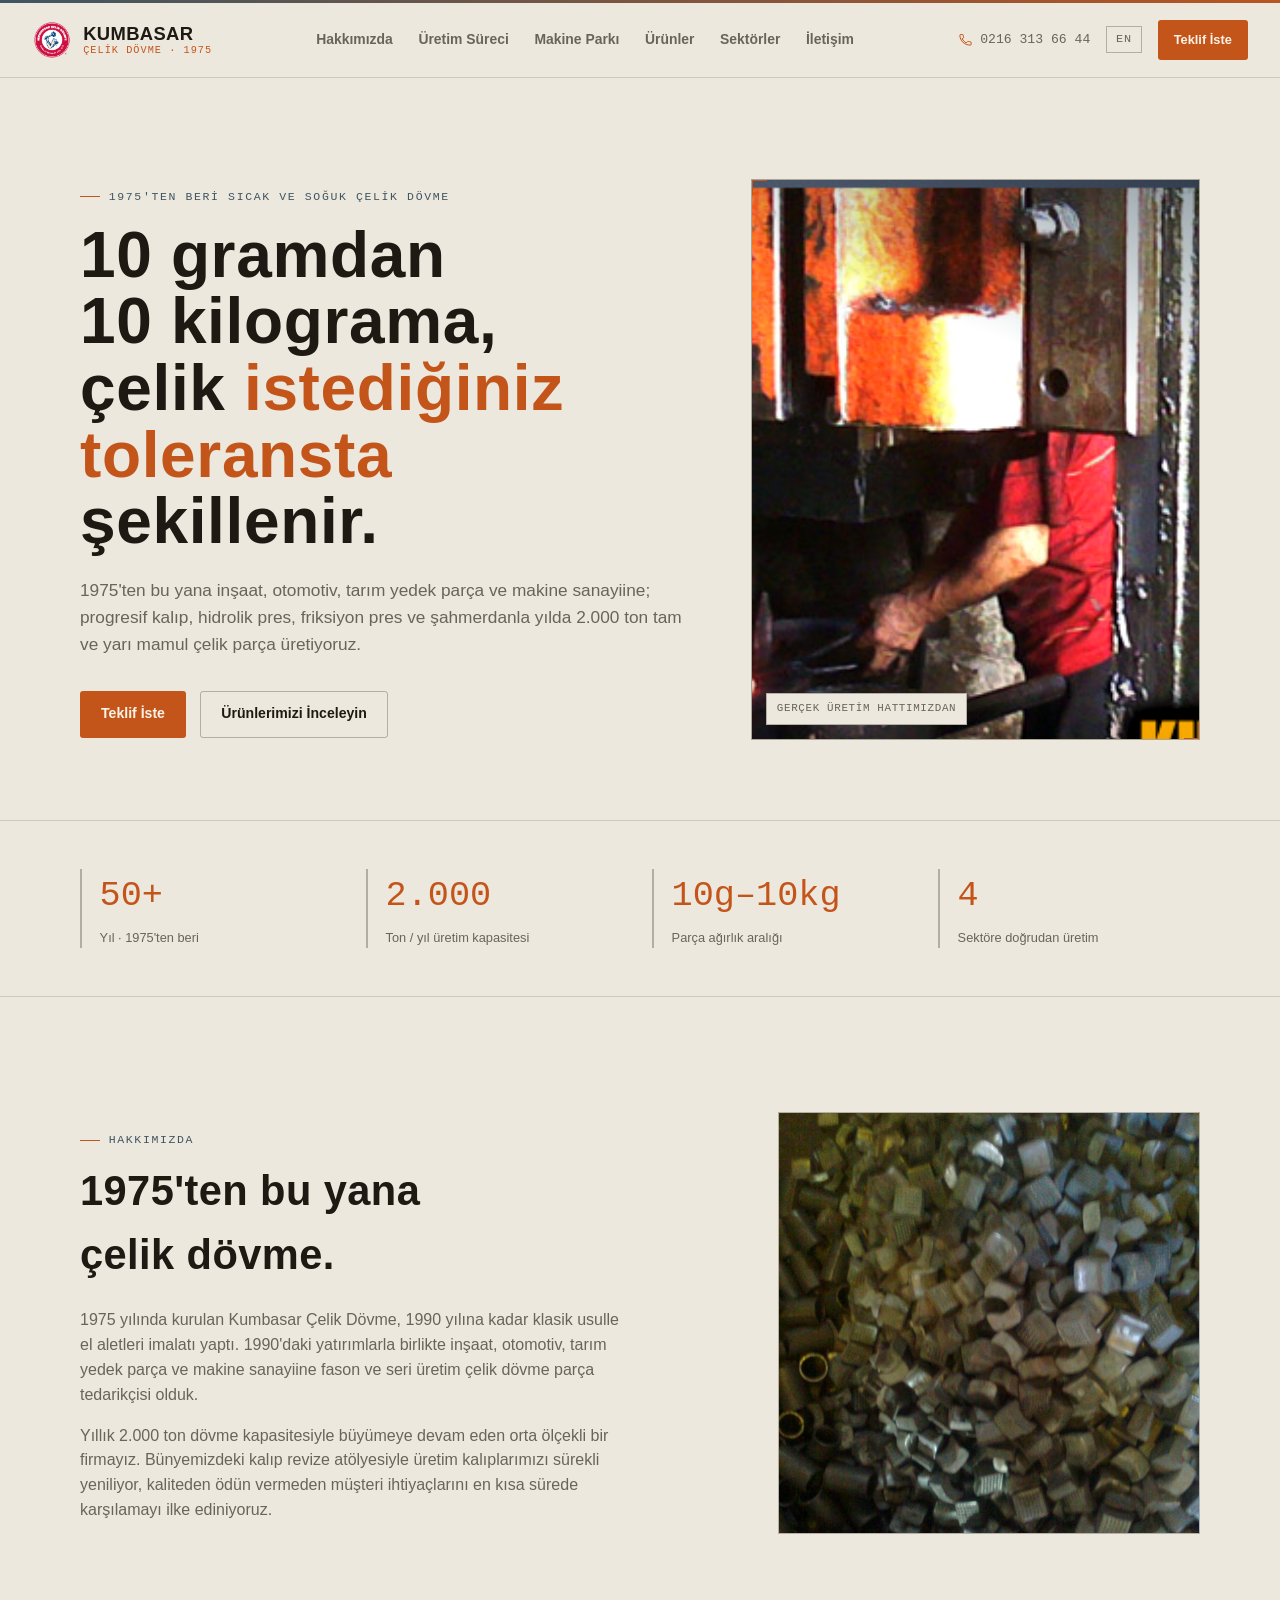
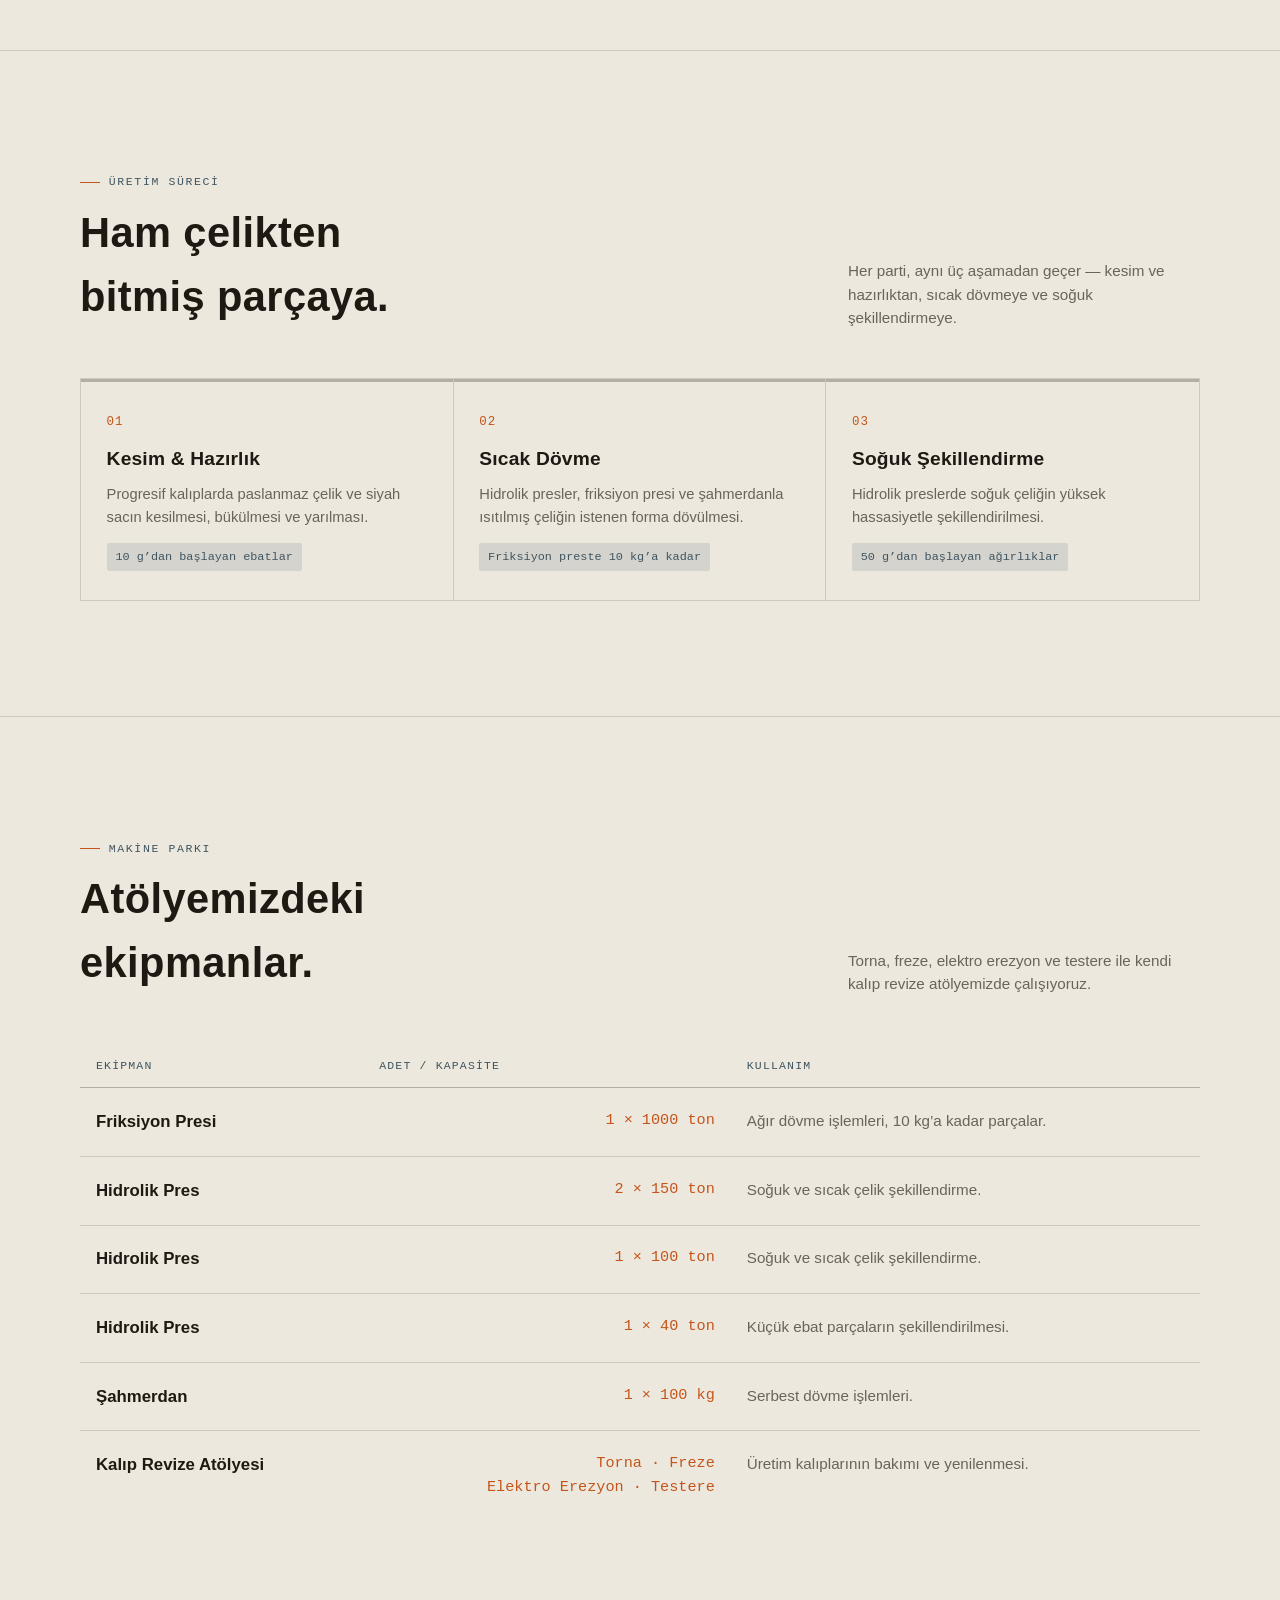
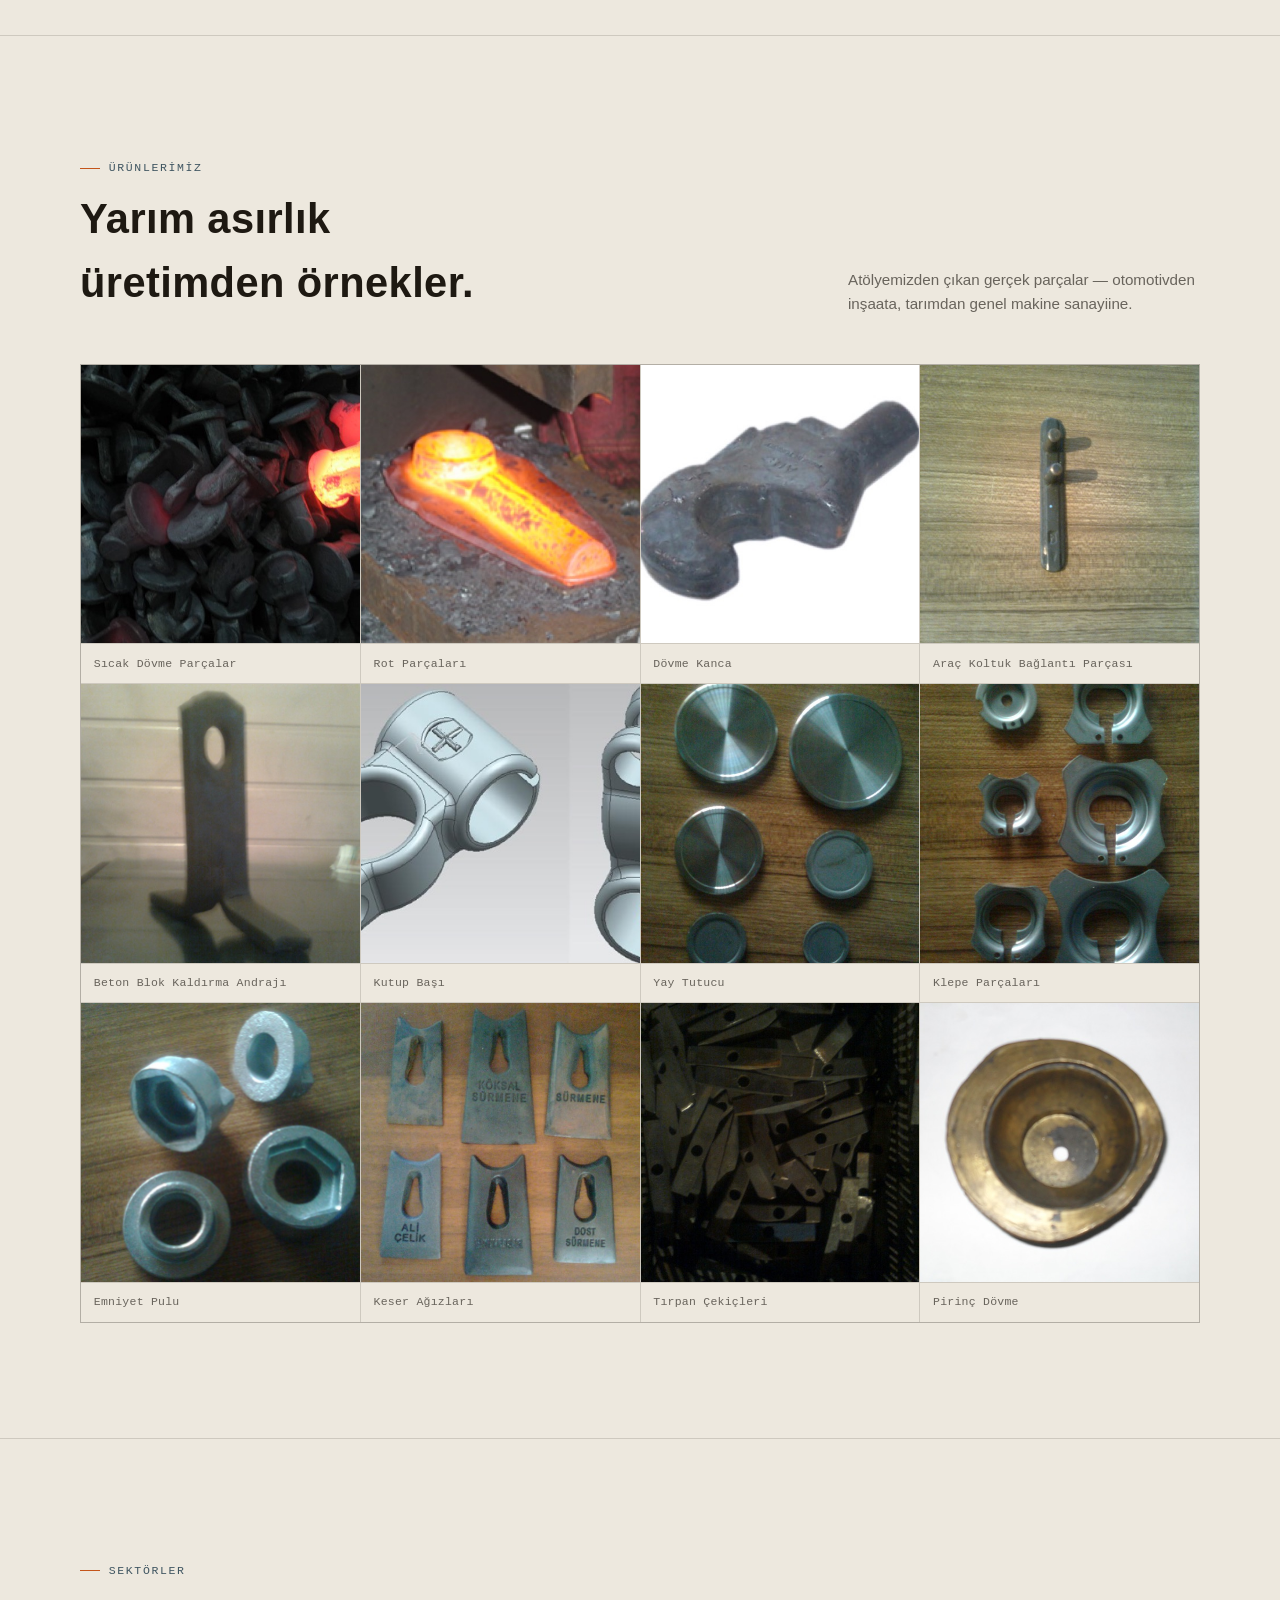
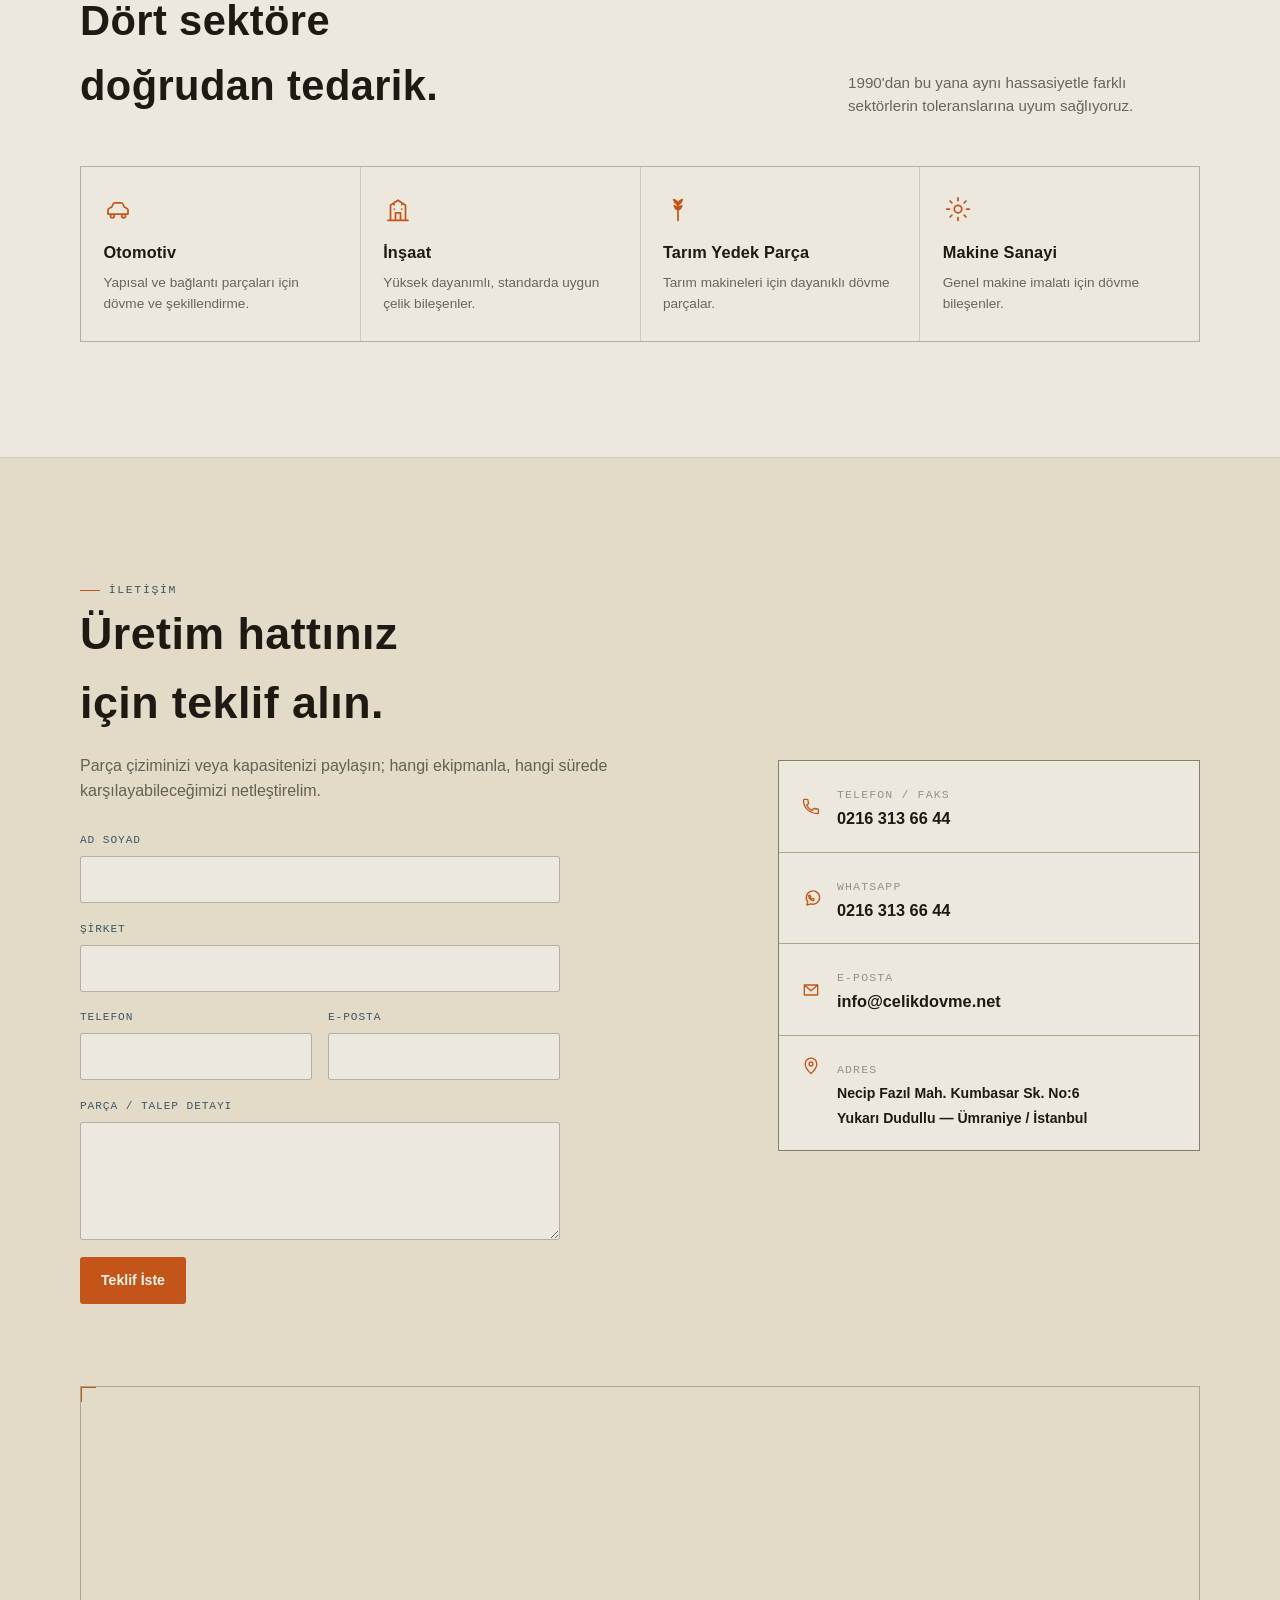
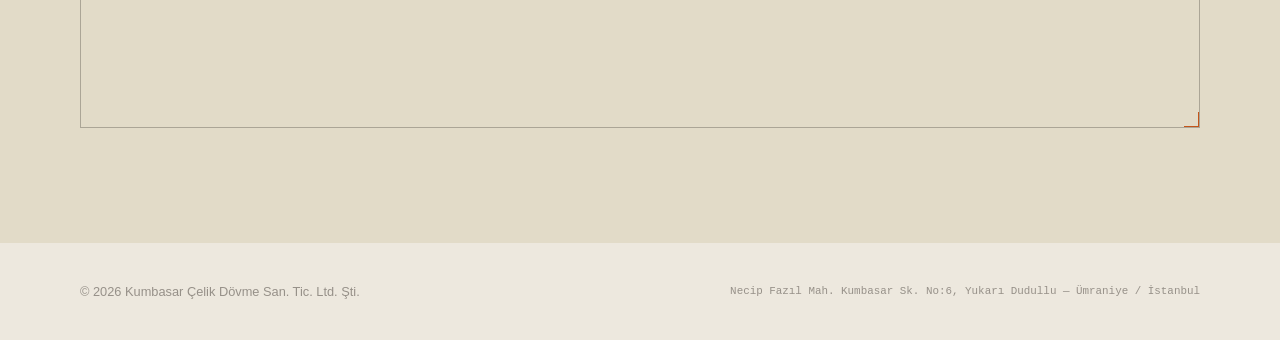
==== commit bb1529f2: "İletişim bölümüne WhatsApp linki ekle wa.me üzerinden tıklanabilir WhatsApp kartı, telefon kartının " ====
--- a/index.html
+++ b/index.html
@@ -341,6 +341,13 @@
             <span class="cc-value">0216 313 66 44</span>
           </span>
         </a>
+        <a class="contact-card" href="https://wa.me/902163136644" target="_blank" rel="noopener">
+          <svg viewBox="0 0 24 24" fill="none" stroke-width="1.6"><path d="M7 20.5 8.2 16.6A8 8 0 1 1 11.6 19L7 20.5Z" stroke-linejoin="round" stroke-linecap="round"/><path d="M9 9.6c0-.6.5-1.1 1-1.1h.5c.3 0 .5.2.6.4l.5 1.2c.1.2 0 .5-.1.6l-.6.7c.3.8 1 1.5 1.8 1.8l.7-.6c.2-.1.4-.2.6-.1l1.2.5c.2.1.4.3.4.6v.5c0 .5-.5 1-1.1 1-2.7 0-5-2.3-5-5Z" stroke-linejoin="round" stroke-linecap="round"/></svg>
+          <span>
+            <span class="cc-label">WhatsApp</span><br>
+            <span class="cc-value">0216 313 66 44</span>
+          </span>
+        </a>
         <a class="contact-card" href="mailto:info@celikdovme.net">
           <svg viewBox="0 0 24 24" fill="none" stroke-width="1.6"><path d="M4 6h16v12H4V6Zm0 0 8 7 8-7" stroke-linejoin="round" stroke-linecap="round"/></svg>
           <span>
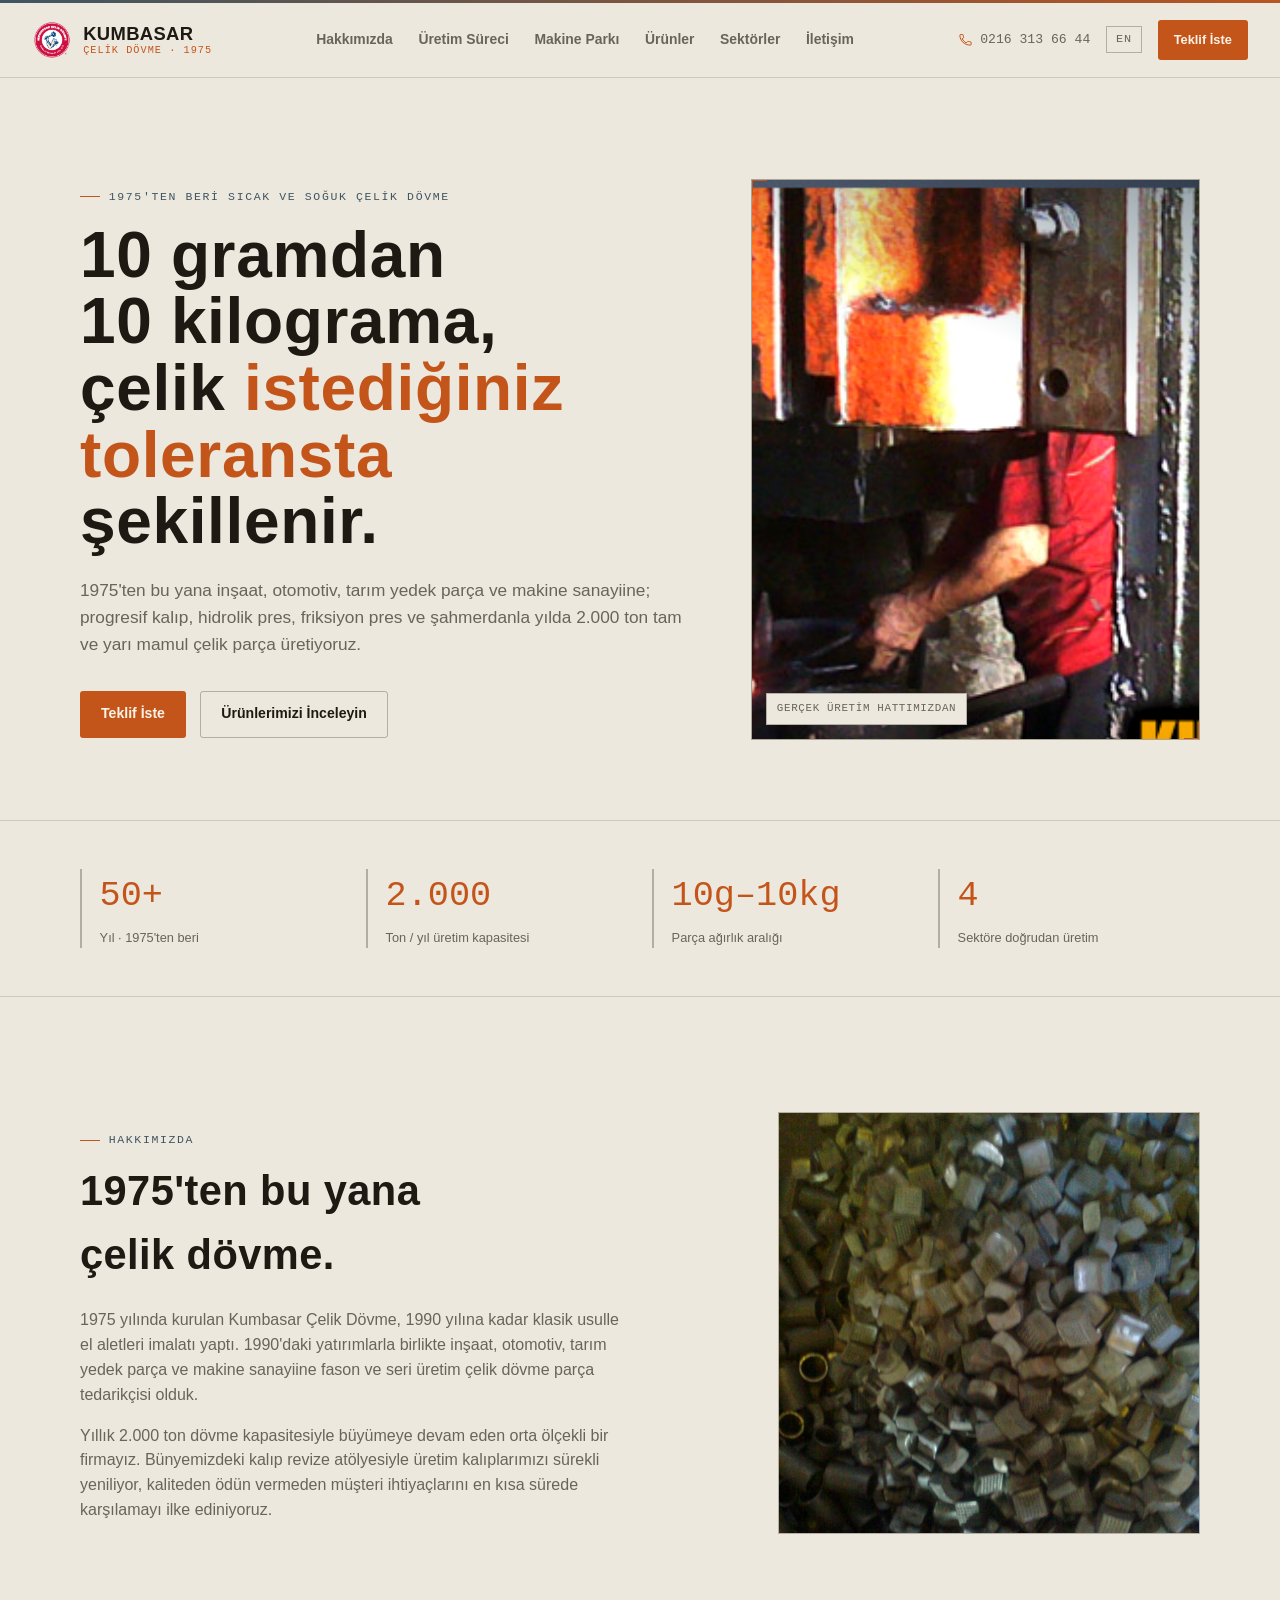
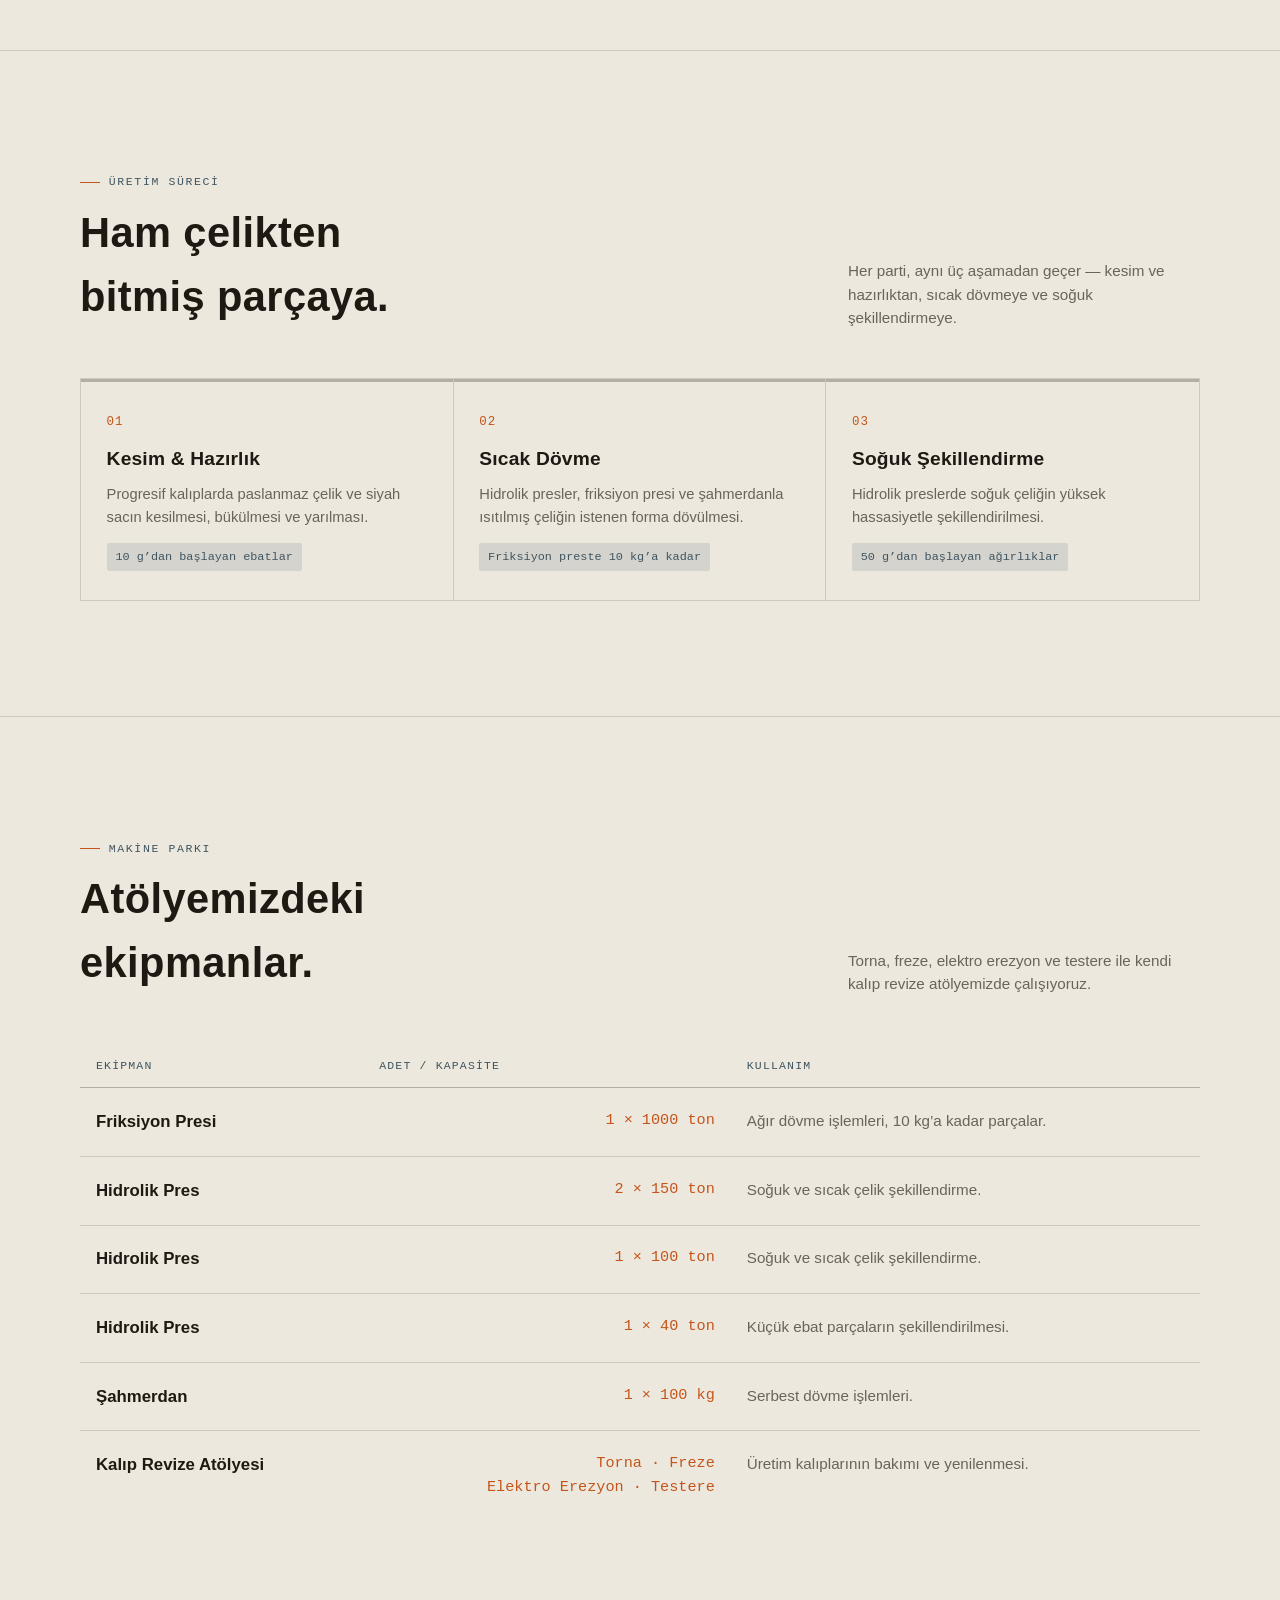
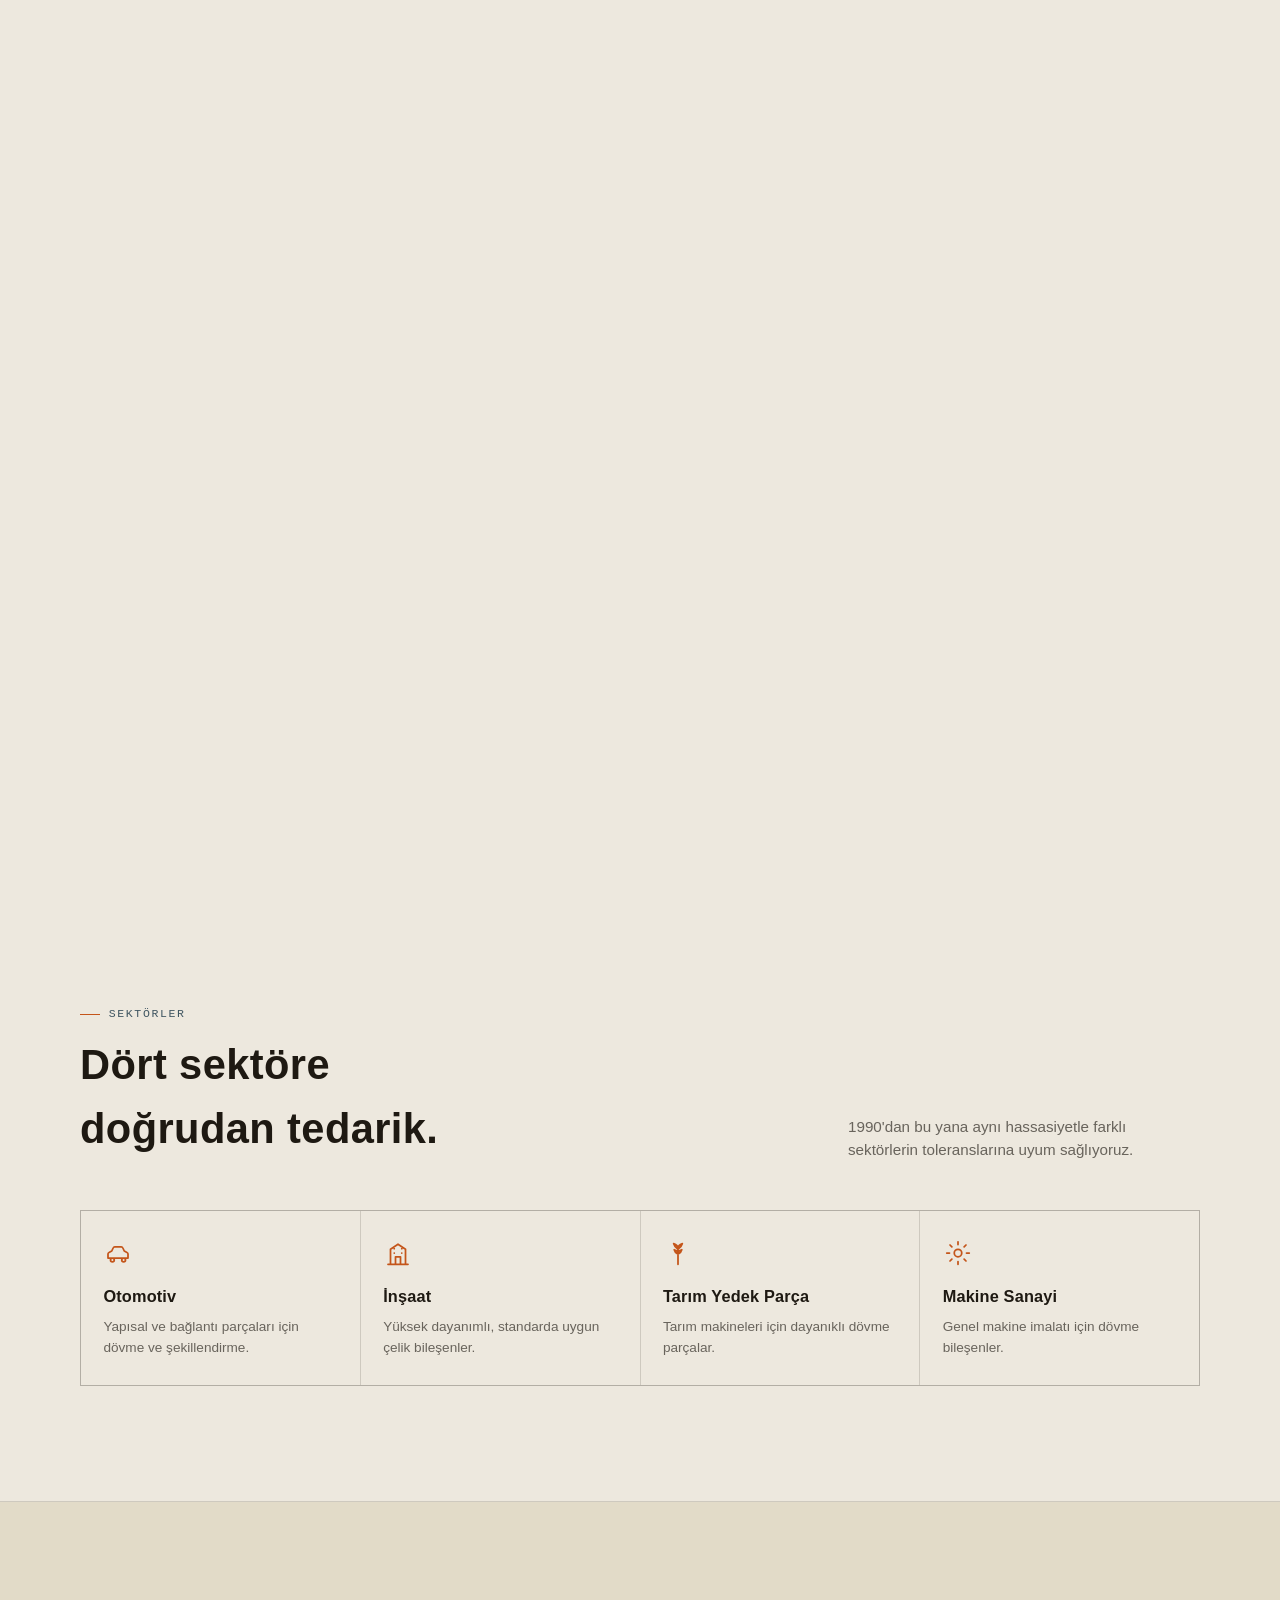
==== commit e34d2489: "Add SEO-named custom forging photo galleries" ====
--- a/index.html
+++ b/index.html
@@ -260,6 +260,132 @@
           <figcaption>Pirinç Dövme</figcaption>
         </figure>
       </div>
+      <div class="section-head fason-gallery-heading">
+        <div><h3>Fason İş Parçaları</h3></div>
+        <p>Fason dövme üretimimizden farklı parça biçimleri ve görünüm örnekleri.</p>
+      </div>
+      <div class="gallery-grid fason-gallery">
+        <figure class="gallery-item">
+          <a href="images/fason-is-parcalari/kumbasar-fason-dovme-dikdortgen-gobekli.webp"><img src="images/fason-is-parcalari/kumbasar-fason-dovme-dikdortgen-gobekli.webp" alt="Kumbasar Çelik Dövme fason iş parçası: Dikdörtgen göbekli dövme iş parçası" width="1254" height="1254" loading="lazy" decoding="async"></a>
+          <figcaption>Dikdörtgen göbekli dövme iş parçası</figcaption>
+        </figure>
+        <figure class="gallery-item">
+          <a href="images/fason-is-parcalari/kumbasar-fason-dovme-kanalli-dikdortgen.webp"><img src="images/fason-is-parcalari/kumbasar-fason-dovme-kanalli-dikdortgen.webp" alt="Kumbasar Çelik Dövme fason iş parçası: Kanallı dikdörtgen dövme iş parçası" width="1254" height="1254" loading="lazy" decoding="async"></a>
+          <figcaption>Kanallı dikdörtgen dövme iş parçası</figcaption>
+        </figure>
+        <figure class="gallery-item">
+          <a href="images/fason-is-parcalari/kumbasar-fason-dovme-uzun-flansli-burc.webp"><img src="images/fason-is-parcalari/kumbasar-fason-dovme-uzun-flansli-burc.webp" alt="Kumbasar Çelik Dövme fason iş parçası: Uzun flanşlı burç biçimli dövme iş parçası" width="1254" height="1254" loading="lazy" decoding="async"></a>
+          <figcaption>Uzun flanşlı burç biçimli dövme iş parçası</figcaption>
+        </figure>
+        <figure class="gallery-item">
+          <a href="images/fason-is-parcalari/kumbasar-fason-dovme-flansli-halka-ust.webp"><img src="images/fason-is-parcalari/kumbasar-fason-dovme-flansli-halka-ust.webp" alt="Kumbasar Çelik Dövme fason iş parçası: Flanşlı halka biçimli dövme iş parçası – üst görünüm" width="1254" height="1254" loading="lazy" decoding="async"></a>
+          <figcaption>Flanşlı halka biçimli dövme iş parçası – üst görünüm</figcaption>
+        </figure>
+        <figure class="gallery-item">
+          <a href="images/fason-is-parcalari/kumbasar-fason-dovme-flansli-halka-acili.webp"><img src="images/fason-is-parcalari/kumbasar-fason-dovme-flansli-halka-acili.webp" alt="Kumbasar Çelik Dövme fason iş parçası: Flanşlı halka biçimli dövme iş parçası – açılı görünüm" width="1254" height="1254" loading="lazy" decoding="async"></a>
+          <figcaption>Flanşlı halka biçimli dövme iş parçası – açılı görünüm</figcaption>
+        </figure>
+        <figure class="gallery-item">
+          <a href="images/fason-is-parcalari/kumbasar-fason-dovme-cift-basli-acili-01.webp"><img src="images/fason-is-parcalari/kumbasar-fason-dovme-cift-basli-acili-01.webp" alt="Kumbasar Çelik Dövme fason iş parçası: Çift başlı açılı dövme iş parçası – görünüm 1" width="1254" height="1254" loading="lazy" decoding="async"></a>
+          <figcaption>Çift başlı açılı dövme iş parçası – görünüm 1</figcaption>
+        </figure>
+        <figure class="gallery-item">
+          <a href="images/fason-is-parcalari/kumbasar-fason-dovme-cift-basli-acili-02.webp"><img src="images/fason-is-parcalari/kumbasar-fason-dovme-cift-basli-acili-02.webp" alt="Kumbasar Çelik Dövme fason iş parçası: Çift başlı açılı dövme iş parçası – görünüm 2" width="1254" height="1254" loading="lazy" decoding="async"></a>
+          <figcaption>Çift başlı açılı dövme iş parçası – görünüm 2</figcaption>
+        </figure>
+        <figure class="gallery-item">
+          <a href="images/fason-is-parcalari/kumbasar-fason-dovme-cift-basli-ust.webp"><img src="images/fason-is-parcalari/kumbasar-fason-dovme-cift-basli-ust.webp" alt="Kumbasar Çelik Dövme fason iş parçası: Çift başlı açılı dövme iş parçası – üst görünüm" width="1254" height="1254" loading="lazy" decoding="async"></a>
+          <figcaption>Çift başlı açılı dövme iş parçası – üst görünüm</figcaption>
+        </figure>
+        <figure class="gallery-item">
+          <a href="images/fason-is-parcalari/kumbasar-fason-dovme-t-formlu-capakli-01.webp"><img src="images/fason-is-parcalari/kumbasar-fason-dovme-t-formlu-capakli-01.webp" alt="Kumbasar Çelik Dövme fason iş parçası: T formlu çapaklı dövme iş parçası – örnek 1" width="1254" height="1254" loading="lazy" decoding="async"></a>
+          <figcaption>T formlu çapaklı dövme iş parçası – örnek 1</figcaption>
+        </figure>
+        <figure class="gallery-item">
+          <a href="images/fason-is-parcalari/kumbasar-fason-dovme-silindirik-gobekli.webp"><img src="images/fason-is-parcalari/kumbasar-fason-dovme-silindirik-gobekli.webp" alt="Kumbasar Çelik Dövme fason iş parçası: Silindirik göbekli çapaklı dövme iş parçası" width="1254" height="1254" loading="lazy" decoding="async"></a>
+          <figcaption>Silindirik göbekli çapaklı dövme iş parçası</figcaption>
+        </figure>
+        <figure class="gallery-item">
+          <a href="images/fason-is-parcalari/kumbasar-fason-dovme-oval-yassi.webp"><img src="images/fason-is-parcalari/kumbasar-fason-dovme-oval-yassi.webp" alt="Kumbasar Çelik Dövme fason iş parçası: Oval yassı dövme iş parçası" width="1254" height="1254" loading="lazy" decoding="async"></a>
+          <figcaption>Oval yassı dövme iş parçası</figcaption>
+        </figure>
+        <figure class="gallery-item">
+          <a href="images/fason-is-parcalari/kumbasar-fason-dovme-cift-uclu-capakli.webp"><img src="images/fason-is-parcalari/kumbasar-fason-dovme-cift-uclu-capakli.webp" alt="Kumbasar Çelik Dövme fason iş parçası: Çift uçlu çapaklı dövme iş parçası" width="1254" height="1254" loading="lazy" decoding="async"></a>
+          <figcaption>Çift uçlu çapaklı dövme iş parçası</figcaption>
+        </figure>
+        <figure class="gallery-item">
+          <a href="images/fason-is-parcalari/kumbasar-fason-dovme-uc-kollu-capakli.webp"><img src="images/fason-is-parcalari/kumbasar-fason-dovme-uc-kollu-capakli.webp" alt="Kumbasar Çelik Dövme fason iş parçası: Üç kollu çapaklı dövme iş parçası" width="1254" height="1254" loading="lazy" decoding="async"></a>
+          <figcaption>Üç kollu çapaklı dövme iş parçası</figcaption>
+        </figure>
+        <figure class="gallery-item">
+          <a href="images/fason-is-parcalari/kumbasar-fason-dovme-u-formlu-ust.webp"><img src="images/fason-is-parcalari/kumbasar-fason-dovme-u-formlu-ust.webp" alt="Kumbasar Çelik Dövme fason iş parçası: U formlu dövme iş parçası – üst görünüm" width="1254" height="1254" loading="lazy" decoding="async"></a>
+          <figcaption>U formlu dövme iş parçası – üst görünüm</figcaption>
+        </figure>
+        <figure class="gallery-item">
+          <a href="images/fason-is-parcalari/kumbasar-fason-dovme-u-formlu-on.webp"><img src="images/fason-is-parcalari/kumbasar-fason-dovme-u-formlu-on.webp" alt="Kumbasar Çelik Dövme fason iş parçası: U formlu dövme iş parçası – ön görünüm" width="1254" height="1254" loading="lazy" decoding="async"></a>
+          <figcaption>U formlu dövme iş parçası – ön görünüm</figcaption>
+        </figure>
+        <figure class="gallery-item">
+          <a href="images/fason-is-parcalari/kumbasar-fason-dovme-sapli-yassi-capakli-01.webp"><img src="images/fason-is-parcalari/kumbasar-fason-dovme-sapli-yassi-capakli-01.webp" alt="Kumbasar Çelik Dövme fason iş parçası: Saplı yassı çapaklı dövme iş parçası – görünüm 1" width="1254" height="1254" loading="lazy" decoding="async"></a>
+          <figcaption>Saplı yassı çapaklı dövme iş parçası – görünüm 1</figcaption>
+        </figure>
+        <figure class="gallery-item">
+          <a href="images/fason-is-parcalari/kumbasar-fason-dovme-sapli-yassi-capakli-02.webp"><img src="images/fason-is-parcalari/kumbasar-fason-dovme-sapli-yassi-capakli-02.webp" alt="Kumbasar Çelik Dövme fason iş parçası: Saplı yassı çapaklı dövme iş parçası – görünüm 2" width="1254" height="1254" loading="lazy" decoding="async"></a>
+          <figcaption>Saplı yassı çapaklı dövme iş parçası – görünüm 2</figcaption>
+        </figure>
+        <figure class="gallery-item">
+          <a href="images/fason-is-parcalari/kumbasar-fason-dovme-t-formlu-capakli-02.webp"><img src="images/fason-is-parcalari/kumbasar-fason-dovme-t-formlu-capakli-02.webp" alt="Kumbasar Çelik Dövme fason iş parçası: T formlu çapaklı dövme iş parçası – örnek 2" width="1254" height="1254" loading="lazy" decoding="async"></a>
+          <figcaption>T formlu çapaklı dövme iş parçası – örnek 2</figcaption>
+        </figure>
+        <figure class="gallery-item">
+          <a href="images/fason-is-parcalari/kumbasar-fason-dovme-uc-kollu-on-01.webp"><img src="images/fason-is-parcalari/kumbasar-fason-dovme-uc-kollu-on-01.webp" alt="Kumbasar Çelik Dövme fason iş parçası: Üç kollu dövme iş parçası – ön görünüm 1" width="1254" height="1254" loading="lazy" decoding="async"></a>
+          <figcaption>Üç kollu dövme iş parçası – ön görünüm 1</figcaption>
+        </figure>
+        <figure class="gallery-item">
+          <a href="images/fason-is-parcalari/kumbasar-fason-dovme-uc-kollu-ust.webp"><img src="images/fason-is-parcalari/kumbasar-fason-dovme-uc-kollu-ust.webp" alt="Kumbasar Çelik Dövme fason iş parçası: Üç kollu dövme iş parçası – üst görünüm" width="1254" height="1254" loading="lazy" decoding="async"></a>
+          <figcaption>Üç kollu dövme iş parçası – üst görünüm</figcaption>
+        </figure>
+        <figure class="gallery-item">
+          <a href="images/fason-is-parcalari/kumbasar-fason-dovme-uc-kollu-on-02.webp"><img src="images/fason-is-parcalari/kumbasar-fason-dovme-uc-kollu-on-02.webp" alt="Kumbasar Çelik Dövme fason iş parçası: Üç kollu dövme iş parçası – ön görünüm 2" width="1254" height="1254" loading="lazy" decoding="async"></a>
+          <figcaption>Üç kollu dövme iş parçası – ön görünüm 2</figcaption>
+        </figure>
+        <figure class="gallery-item">
+          <a href="images/fason-is-parcalari/kumbasar-fason-dovme-oval-gozlu-01.webp"><img src="images/fason-is-parcalari/kumbasar-fason-dovme-oval-gozlu-01.webp" alt="Kumbasar Çelik Dövme fason iş parçası: Oval gözlü dövme iş parçası – görünüm 1" width="1254" height="1254" loading="lazy" decoding="async"></a>
+          <figcaption>Oval gözlü dövme iş parçası – görünüm 1</figcaption>
+        </figure>
+        <figure class="gallery-item">
+          <a href="images/fason-is-parcalari/kumbasar-fason-dovme-oval-gozlu-02.webp"><img src="images/fason-is-parcalari/kumbasar-fason-dovme-oval-gozlu-02.webp" alt="Kumbasar Çelik Dövme fason iş parçası: Oval gözlü dövme iş parçası – görünüm 2" width="1254" height="1254" loading="lazy" decoding="async"></a>
+          <figcaption>Oval gözlü dövme iş parçası – görünüm 2</figcaption>
+        </figure>
+        <figure class="gallery-item">
+          <a href="images/fason-is-parcalari/kumbasar-fason-dovme-disk-gobekli-ust.webp"><img src="images/fason-is-parcalari/kumbasar-fason-dovme-disk-gobekli-ust.webp" alt="Kumbasar Çelik Dövme fason iş parçası: Disk göbekli dövme iş parçası – üst görünüm" width="1254" height="1254" loading="lazy" decoding="async"></a>
+          <figcaption>Disk göbekli dövme iş parçası – üst görünüm</figcaption>
+        </figure>
+        <figure class="gallery-item">
+          <a href="images/fason-is-parcalari/kumbasar-fason-dovme-disk-gobekli-yan.webp"><img src="images/fason-is-parcalari/kumbasar-fason-dovme-disk-gobekli-yan.webp" alt="Kumbasar Çelik Dövme fason iş parçası: Disk göbekli dövme iş parçası – yan görünüm" width="1254" height="1254" loading="lazy" decoding="async"></a>
+          <figcaption>Disk göbekli dövme iş parçası – yan görünüm</figcaption>
+        </figure>
+        <figure class="gallery-item">
+          <a href="images/fason-is-parcalari/kumbasar-fason-dovme-oval-yassi-capakli-01.webp"><img src="images/fason-is-parcalari/kumbasar-fason-dovme-oval-yassi-capakli-01.webp" alt="Kumbasar Çelik Dövme fason iş parçası: Oval yassı çapaklı dövme iş parçası – görünüm 1" width="1254" height="1254" loading="lazy" decoding="async"></a>
+          <figcaption>Oval yassı çapaklı dövme iş parçası – görünüm 1</figcaption>
+        </figure>
+        <figure class="gallery-item">
+          <a href="images/fason-is-parcalari/kumbasar-fason-dovme-oval-yassi-capakli-02.webp"><img src="images/fason-is-parcalari/kumbasar-fason-dovme-oval-yassi-capakli-02.webp" alt="Kumbasar Çelik Dövme fason iş parçası: Oval yassı çapaklı dövme iş parçası – görünüm 2" width="1254" height="1254" loading="lazy" decoding="async"></a>
+          <figcaption>Oval yassı çapaklı dövme iş parçası – görünüm 2</figcaption>
+        </figure>
+        <figure class="gallery-item">
+          <a href="images/fason-is-parcalari/kumbasar-fason-dovme-uzun-mil-capakli.webp"><img src="images/fason-is-parcalari/kumbasar-fason-dovme-uzun-mil-capakli.webp" alt="Kumbasar Çelik Dövme fason iş parçası: Uzun mil biçimli çapaklı dövme iş parçası" width="1254" height="1254" loading="lazy" decoding="async"></a>
+          <figcaption>Uzun mil biçimli çapaklı dövme iş parçası</figcaption>
+        </figure>
+        <figure class="gallery-item">
+          <a href="images/fason-is-parcalari/kumbasar-fason-dovme-damgali-capakli-cift.webp"><img src="images/fason-is-parcalari/kumbasar-fason-dovme-damgali-capakli-cift.webp" alt="Kumbasar Çelik Dövme fason iş parçası: Damgalı çapaklı dövme iş parçaları" width="1254" height="1254" loading="lazy" decoding="async"></a>
+          <figcaption>Damgalı çapaklı dövme iş parçaları</figcaption>
+        </figure>
+        <figure class="gallery-item">
+          <a href="images/fason-is-parcalari/kumbasar-fason-dovme-baslikli-mil-capakli.webp"><img src="images/fason-is-parcalari/kumbasar-fason-dovme-baslikli-mil-capakli.webp" alt="Kumbasar Çelik Dövme fason iş parçası: Başlıklı mil biçimli çapaklı dövme iş parçası" width="1254" height="1254" loading="lazy" decoding="async"></a>
+          <figcaption>Başlıklı mil biçimli çapaklı dövme iş parçası</figcaption>
+        </figure>
+      </div>
     </div>
   </section>
 
--- a/css/style.css
+++ b/css/style.css
@@ -806,3 +806,10 @@
     font-size: .68rem;
     color: var(--ink-faint);
   }
+
+/* Custom workpiece gallery */
+.fason-gallery-heading { margin-top: 3rem; }
+.fason-gallery .gallery-item a { display: block; overflow: hidden; background: #f5f5f5; }
+.fason-gallery .gallery-item img { display: block; object-fit: contain; filter: none; }
+.fason-gallery .gallery-item:hover img { filter: none; }
+.fason-gallery .gallery-item a:focus-visible { outline: 3px solid currentColor; outline-offset: -3px; }
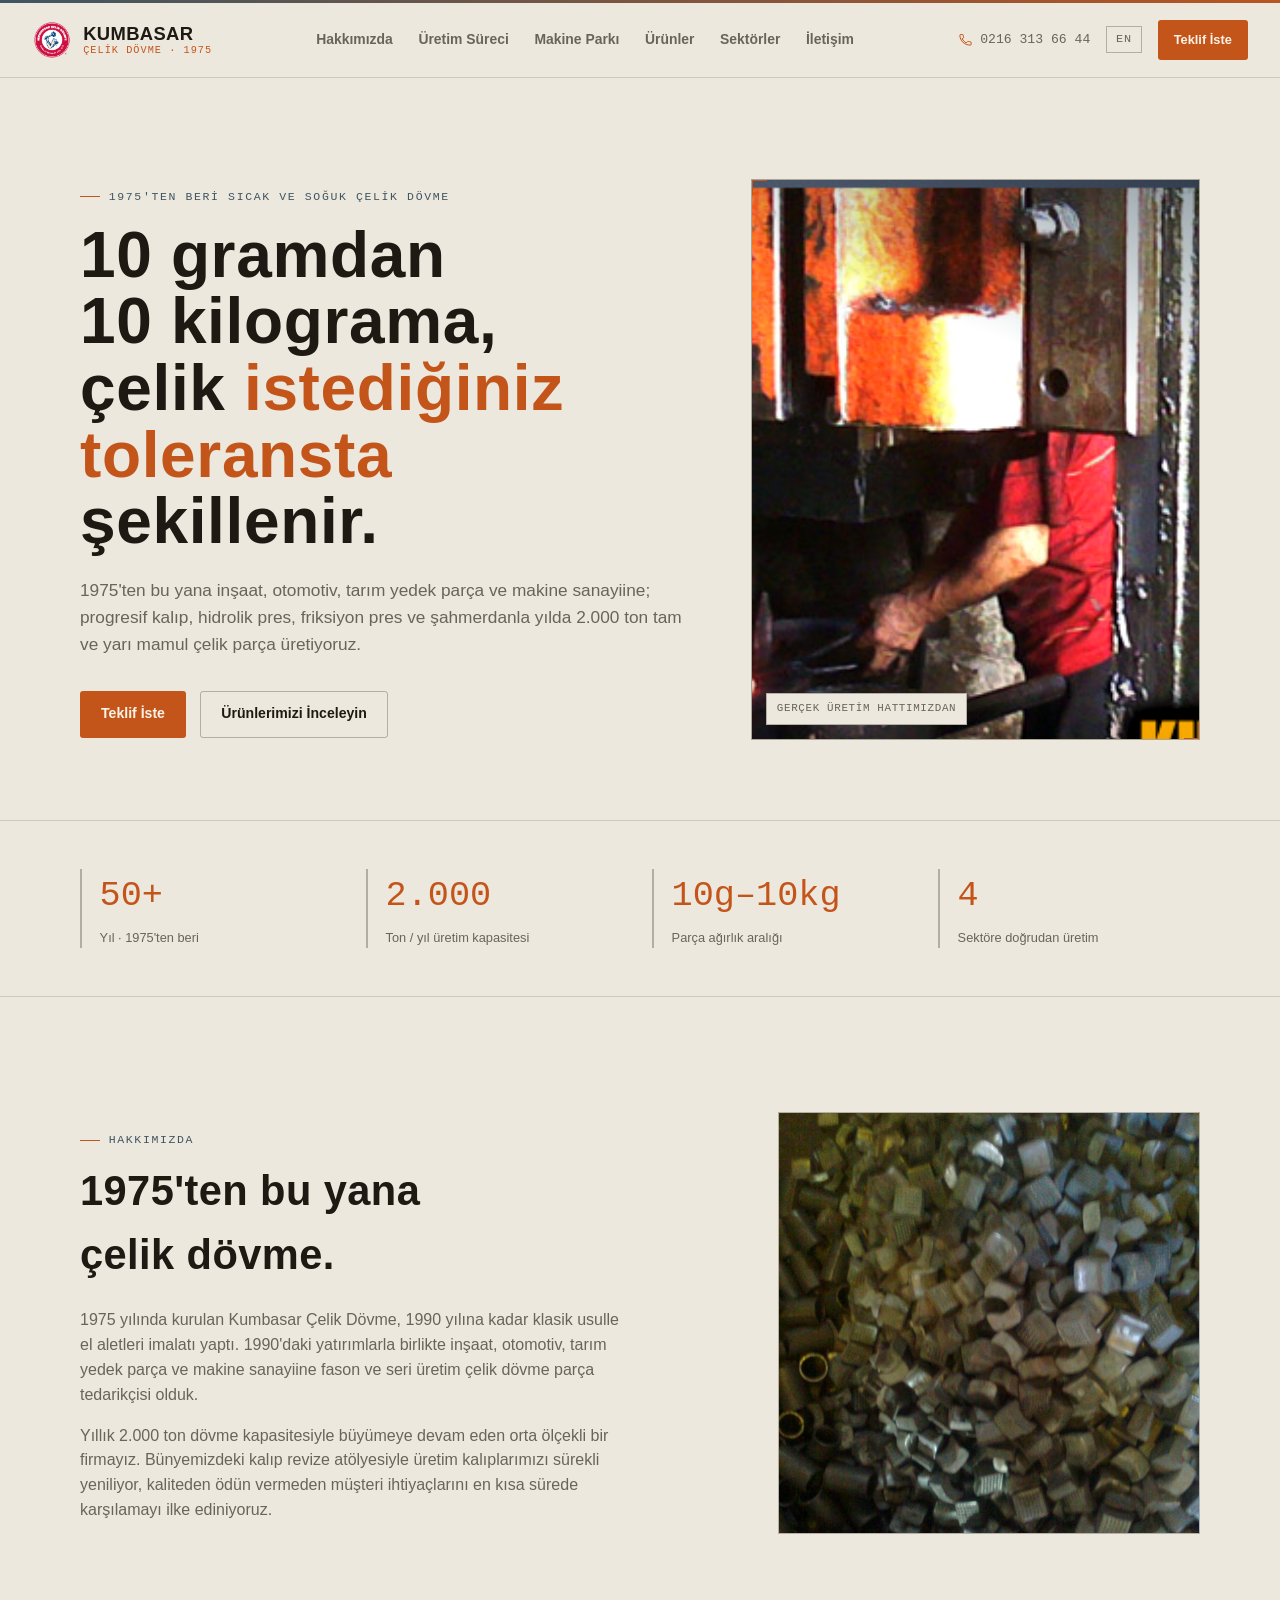
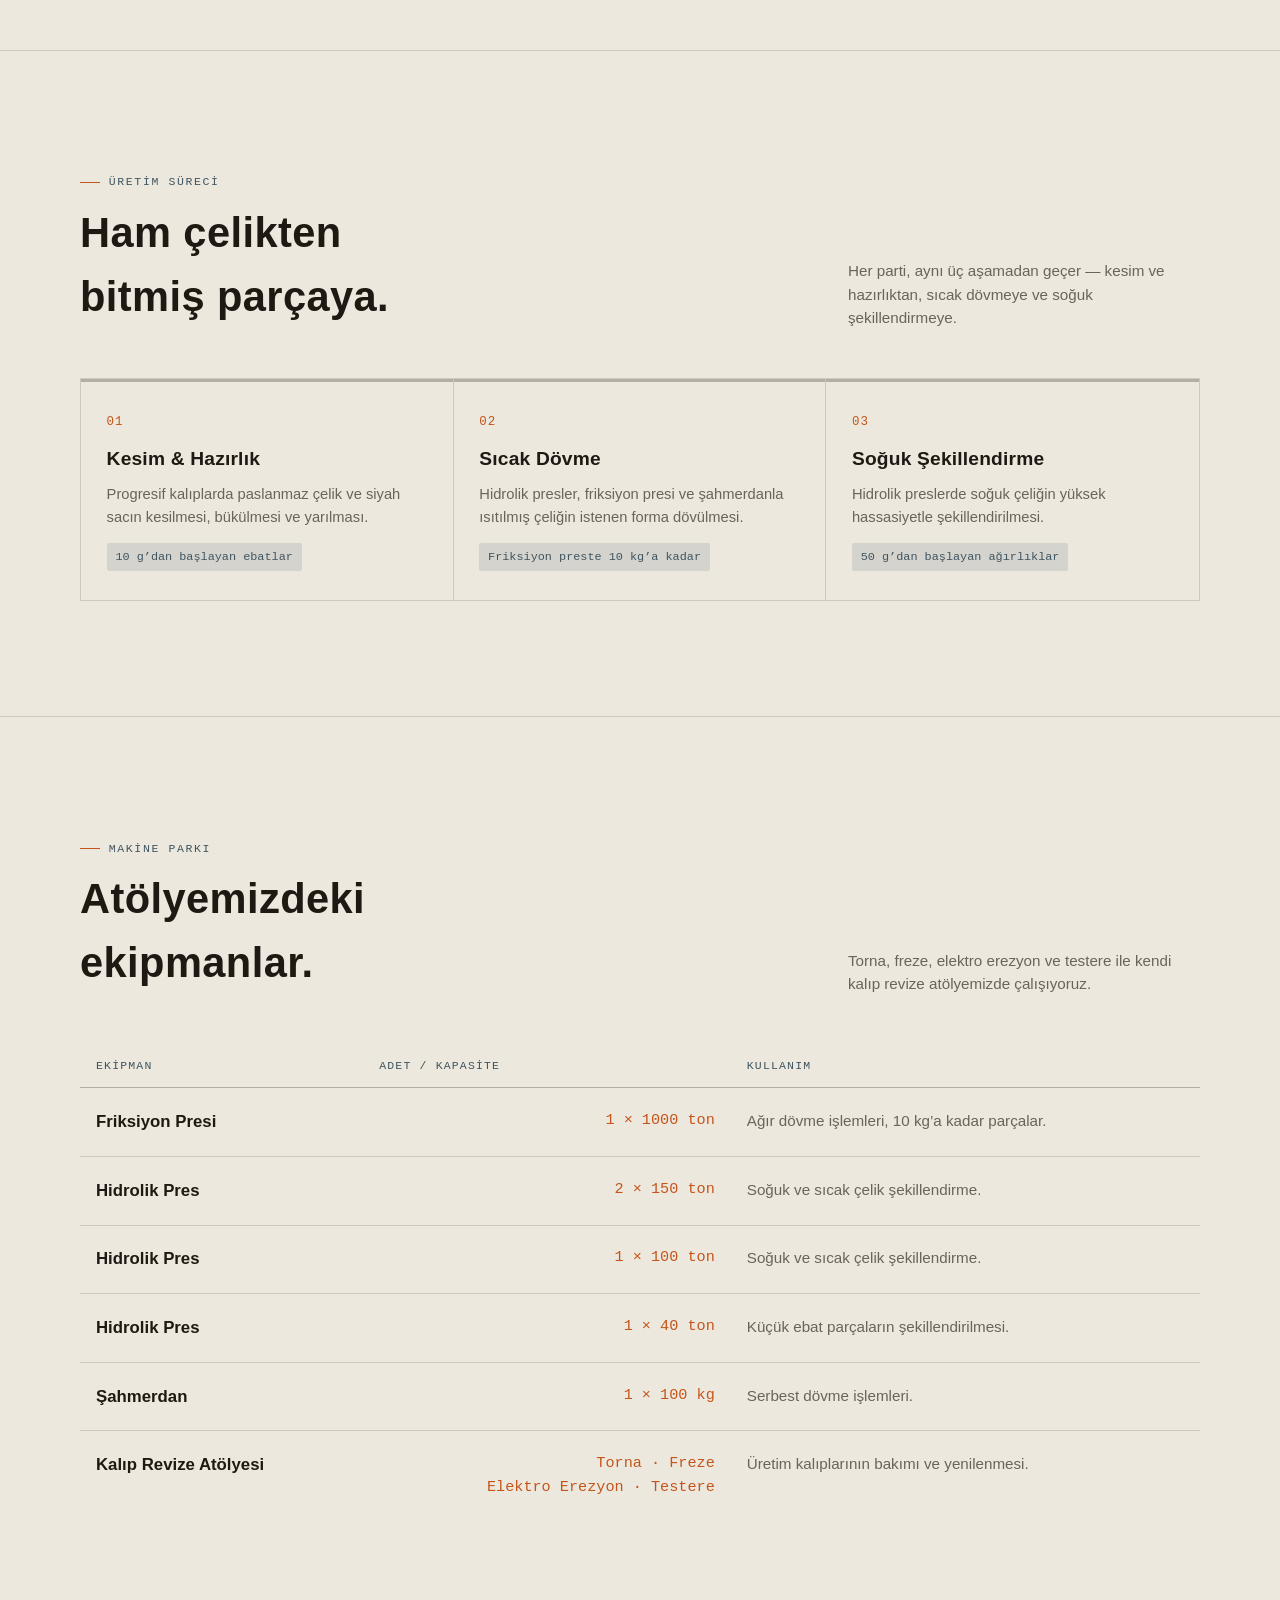
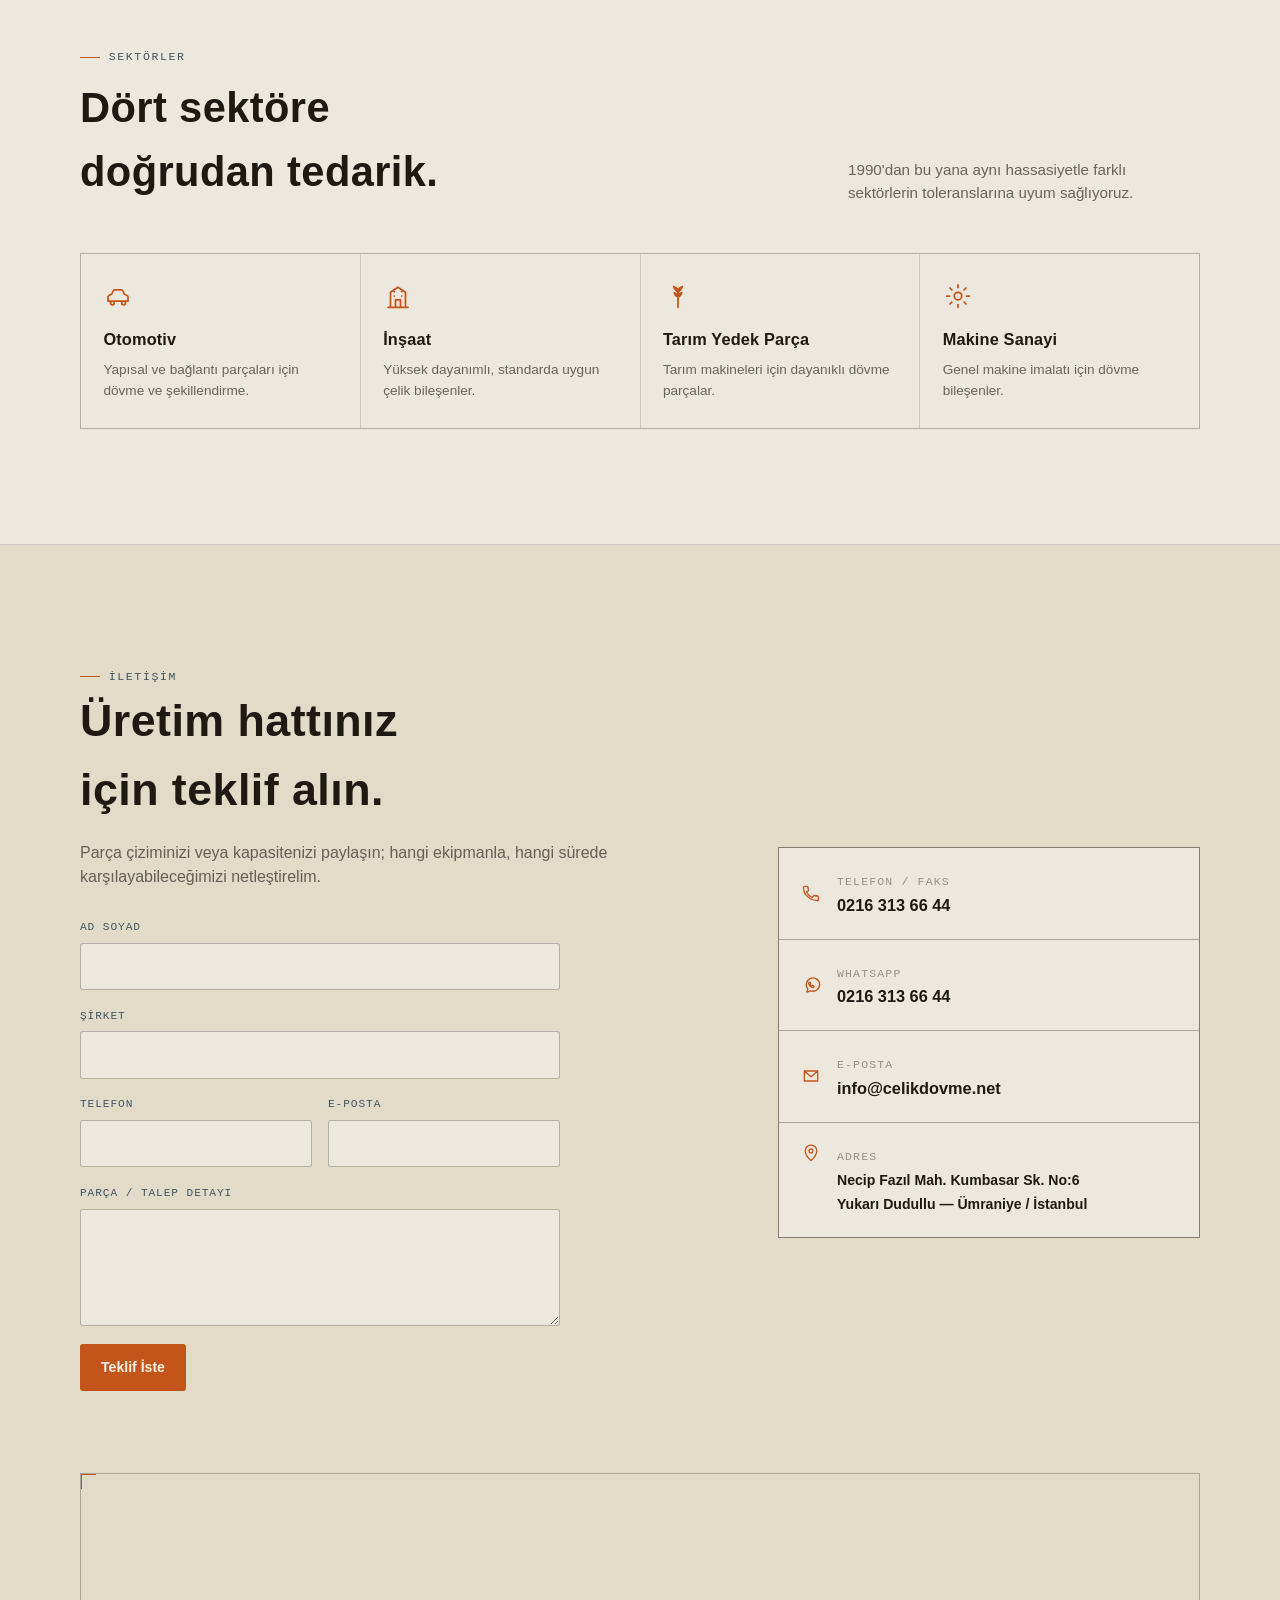
==== commit a7ee86b3: "Render index.html product gallery from shared catalog" ====
--- a/index.html
+++ b/index.html
@@ -210,56 +210,7 @@
         </div>
         <p>Atölyemizden çıkan gerçek parçalar — otomotivden inşaata, tarımdan genel makine sanayiine.</p>
       </div>
-      <div class="gallery-grid">
-        <figure class="gallery-item">
-          <img src="images/urun-sicak-dovme-parcalar.jpg" alt="Sıcak dövme parçalar" loading="lazy">
-          <figcaption>Sıcak Dövme Parçalar</figcaption>
-        </figure>
-        <figure class="gallery-item">
-          <img src="images/urun-sicak-dovme-rot.jpg" alt="Sıcak dövme rot parçaları" loading="lazy">
-          <figcaption>Rot Parçaları</figcaption>
-        </figure>
-        <figure class="gallery-item">
-          <img src="images/urun-sicak-dovme-kanca.jpg" alt="Sıcak dövme kanca" loading="lazy">
-          <figcaption>Dövme Kanca</figcaption>
-        </figure>
-        <figure class="gallery-item">
-          <img src="images/urun-arac-koltuk-baglanti.jpg" alt="Araç koltuk bağlantı parçası" loading="lazy">
-          <figcaption>Araç Koltuk Bağlantı Parçası</figcaption>
-        </figure>
-        <figure class="gallery-item">
-          <img src="images/urun-beton-blok-andraji.jpg" alt="Beton blok kaldırma andrajı" loading="lazy">
-          <figcaption>Beton Blok Kaldırma Andrajı</figcaption>
-        </figure>
-        <figure class="gallery-item">
-          <img src="images/urun-kutup-basi.jpg" alt="Kutup başı" loading="lazy">
-          <figcaption>Kutup Başı</figcaption>
-        </figure>
-        <figure class="gallery-item">
-          <img src="images/urun-yay-tutucu.jpg" alt="Yay tutucu" loading="lazy">
-          <figcaption>Yay Tutucu</figcaption>
-        </figure>
-        <figure class="gallery-item">
-          <img src="images/urun-klepe.jpg" alt="Klepe parçaları" loading="lazy">
-          <figcaption>Klepe Parçaları</figcaption>
-        </figure>
-        <figure class="gallery-item">
-          <img src="images/urun-emniyet-pulu.jpg" alt="Emniyet pulu" loading="lazy">
-          <figcaption>Emniyet Pulu</figcaption>
-        </figure>
-        <figure class="gallery-item">
-          <img src="images/urun-keser-agizlari.jpg" alt="Keser ağızları" loading="lazy">
-          <figcaption>Keser Ağızları</figcaption>
-        </figure>
-        <figure class="gallery-item">
-          <img src="images/urun-tirpan-cekicleri.jpg" alt="Tırpan çekiçleri" loading="lazy">
-          <figcaption>Tırpan Çekiçleri</figcaption>
-        </figure>
-        <figure class="gallery-item">
-          <img src="images/urun-princ-dovme.jpg" alt="Pirinç dövme parçaları" loading="lazy">
-          <figcaption>Pirinç Dövme</figcaption>
-        </figure>
-      </div>
+      <div class="gallery-grid" id="productGallery" aria-live="polite"></div>
       <div class="section-head fason-gallery-heading">
         <div><h3>Fason İş Parçaları</h3></div>
         <p>Fason dövme üretimimizden farklı parça biçimleri ve görünüm örnekleri.</p>
@@ -514,6 +465,8 @@
     </div>
   </div>
 </footer>
-<script src="js/main.js" defer></script>
+<script src="js/config.js" defer></script>
+  <script src="js/products.js" defer></script>
+  <script src="js/main.js" defer></script>
 </body>
 </html>
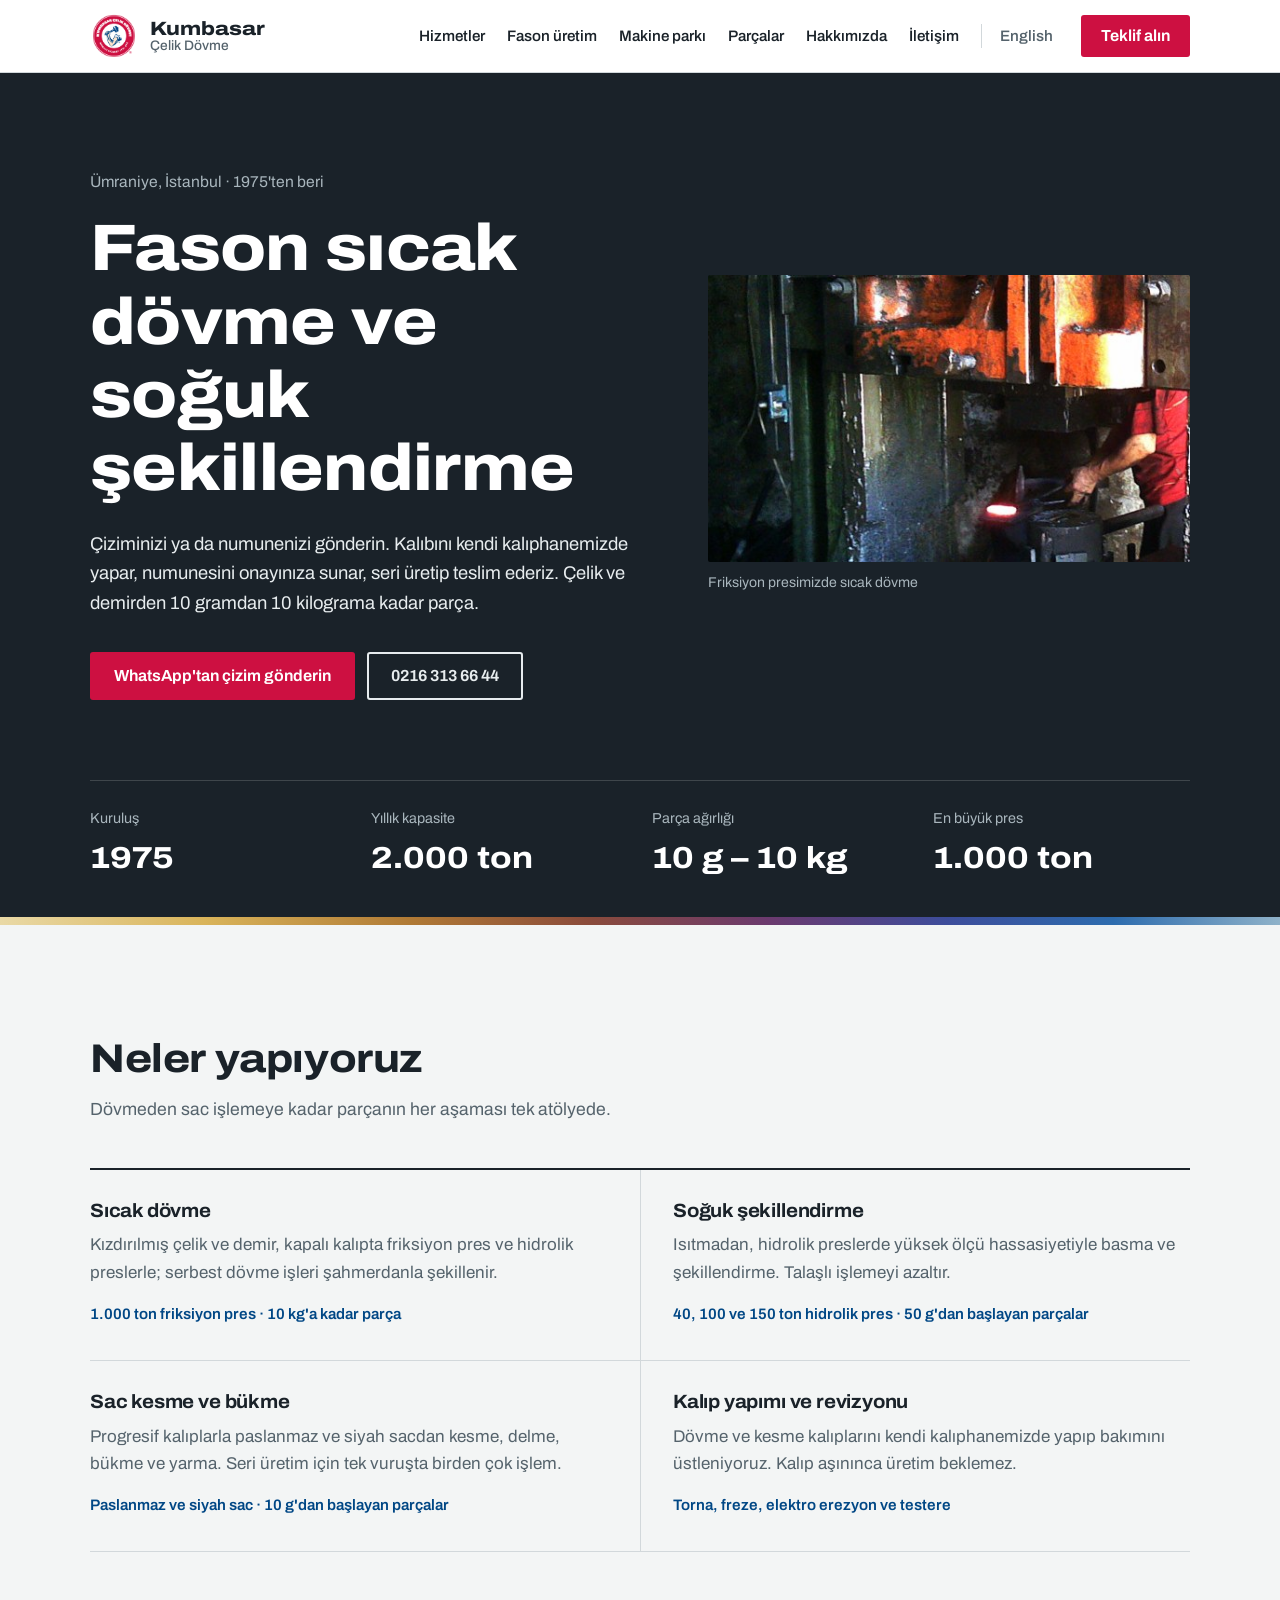
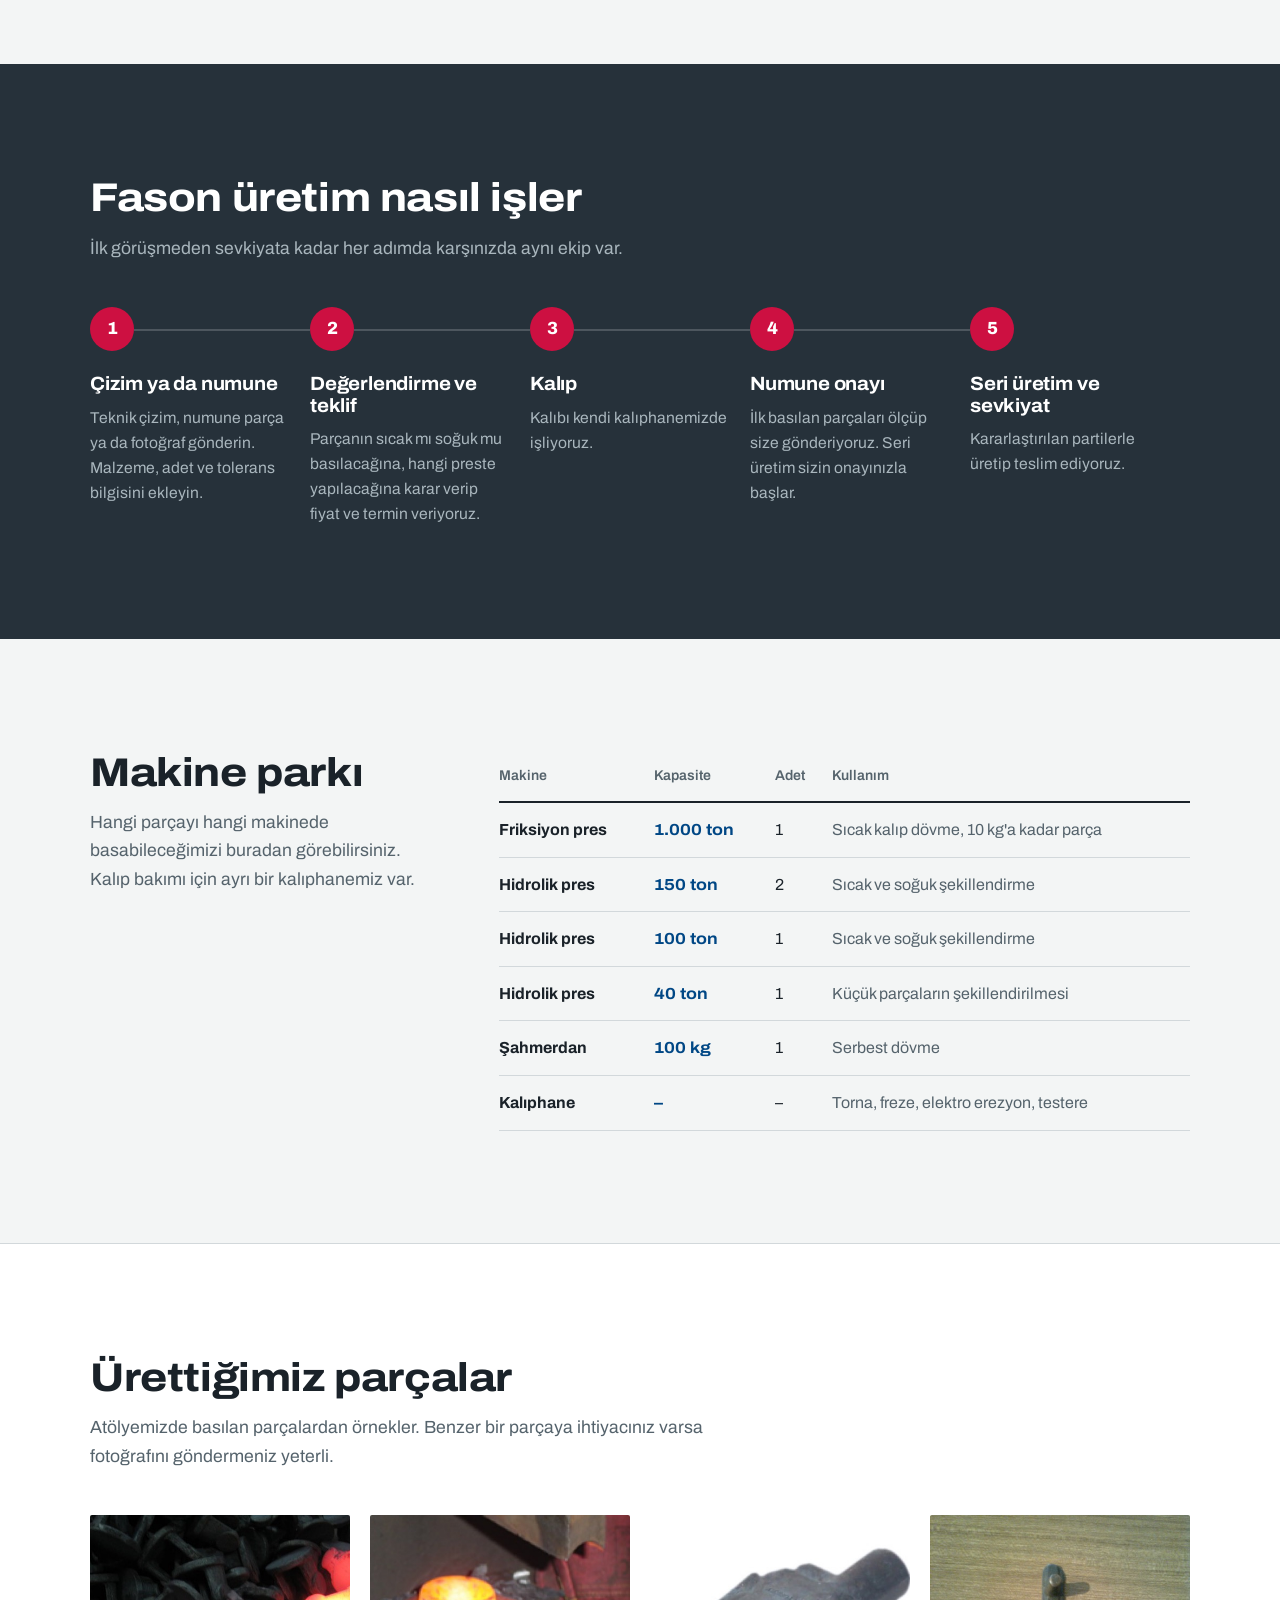
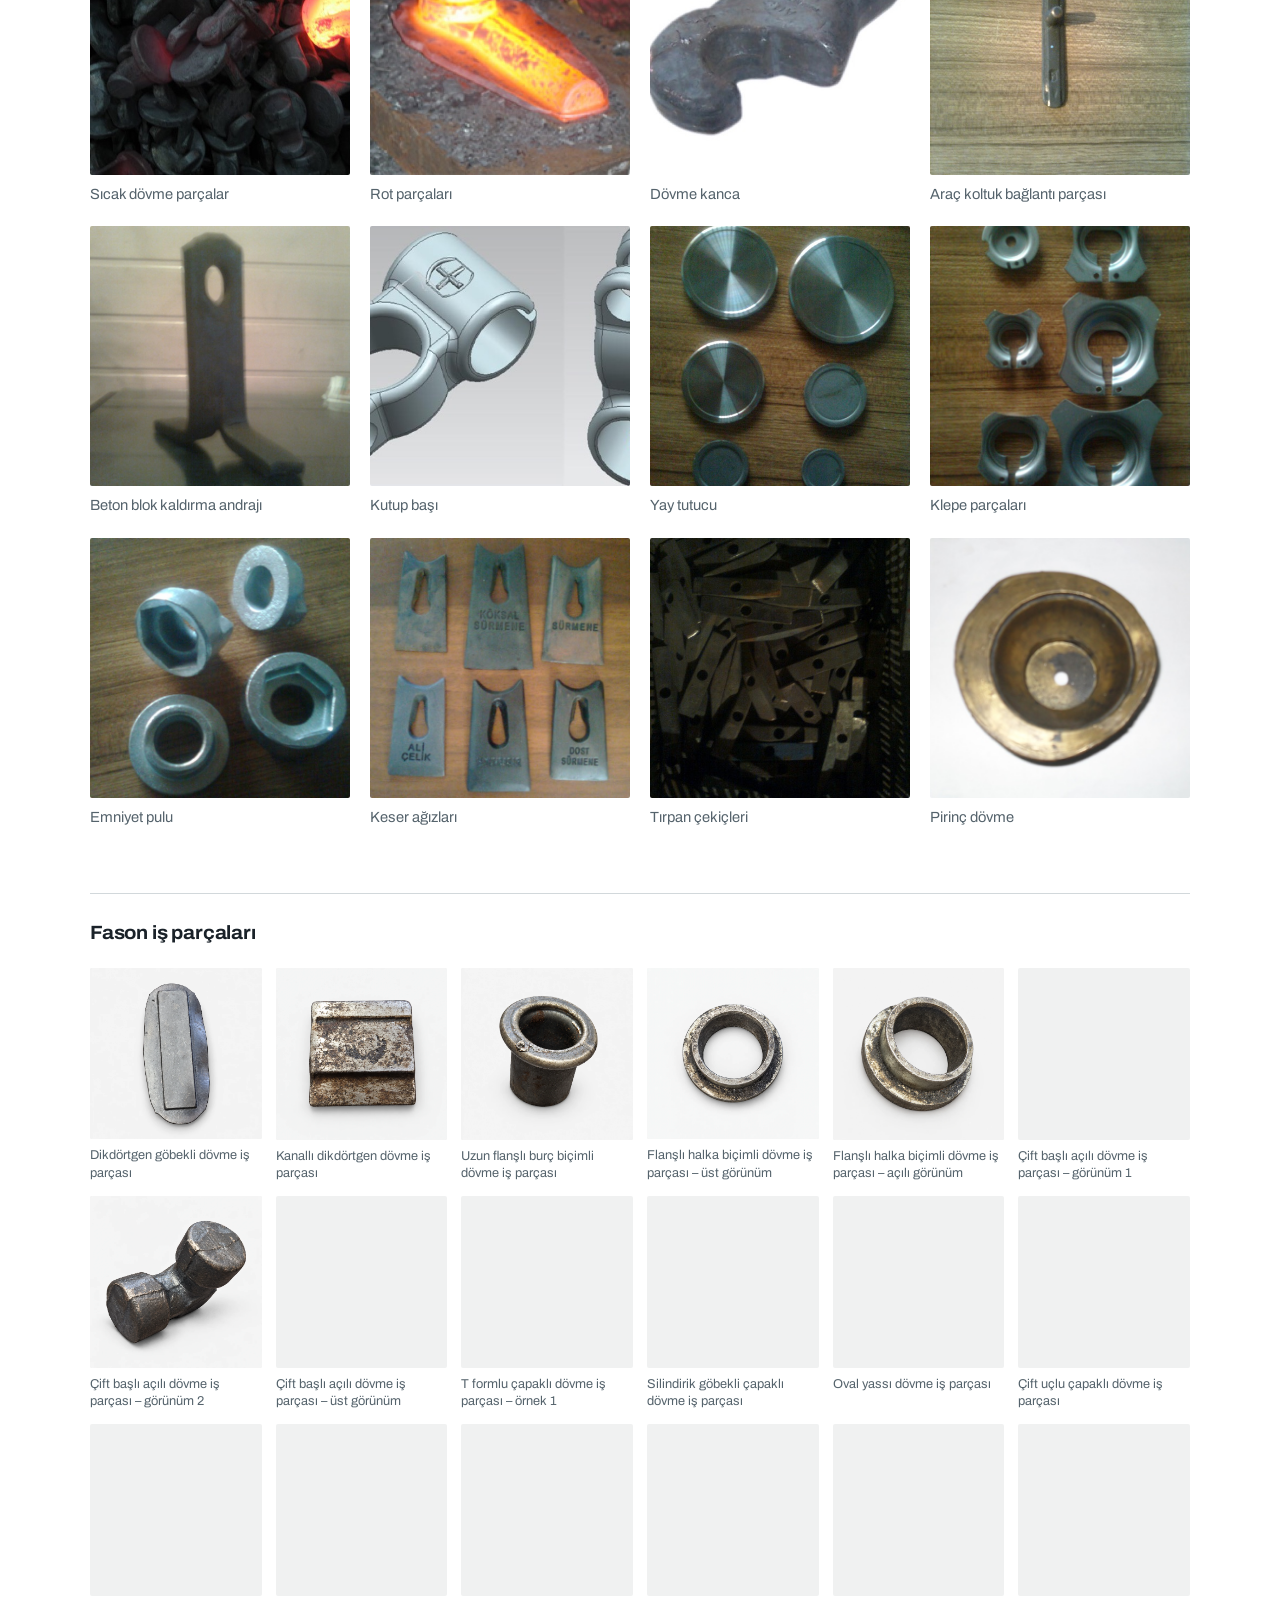
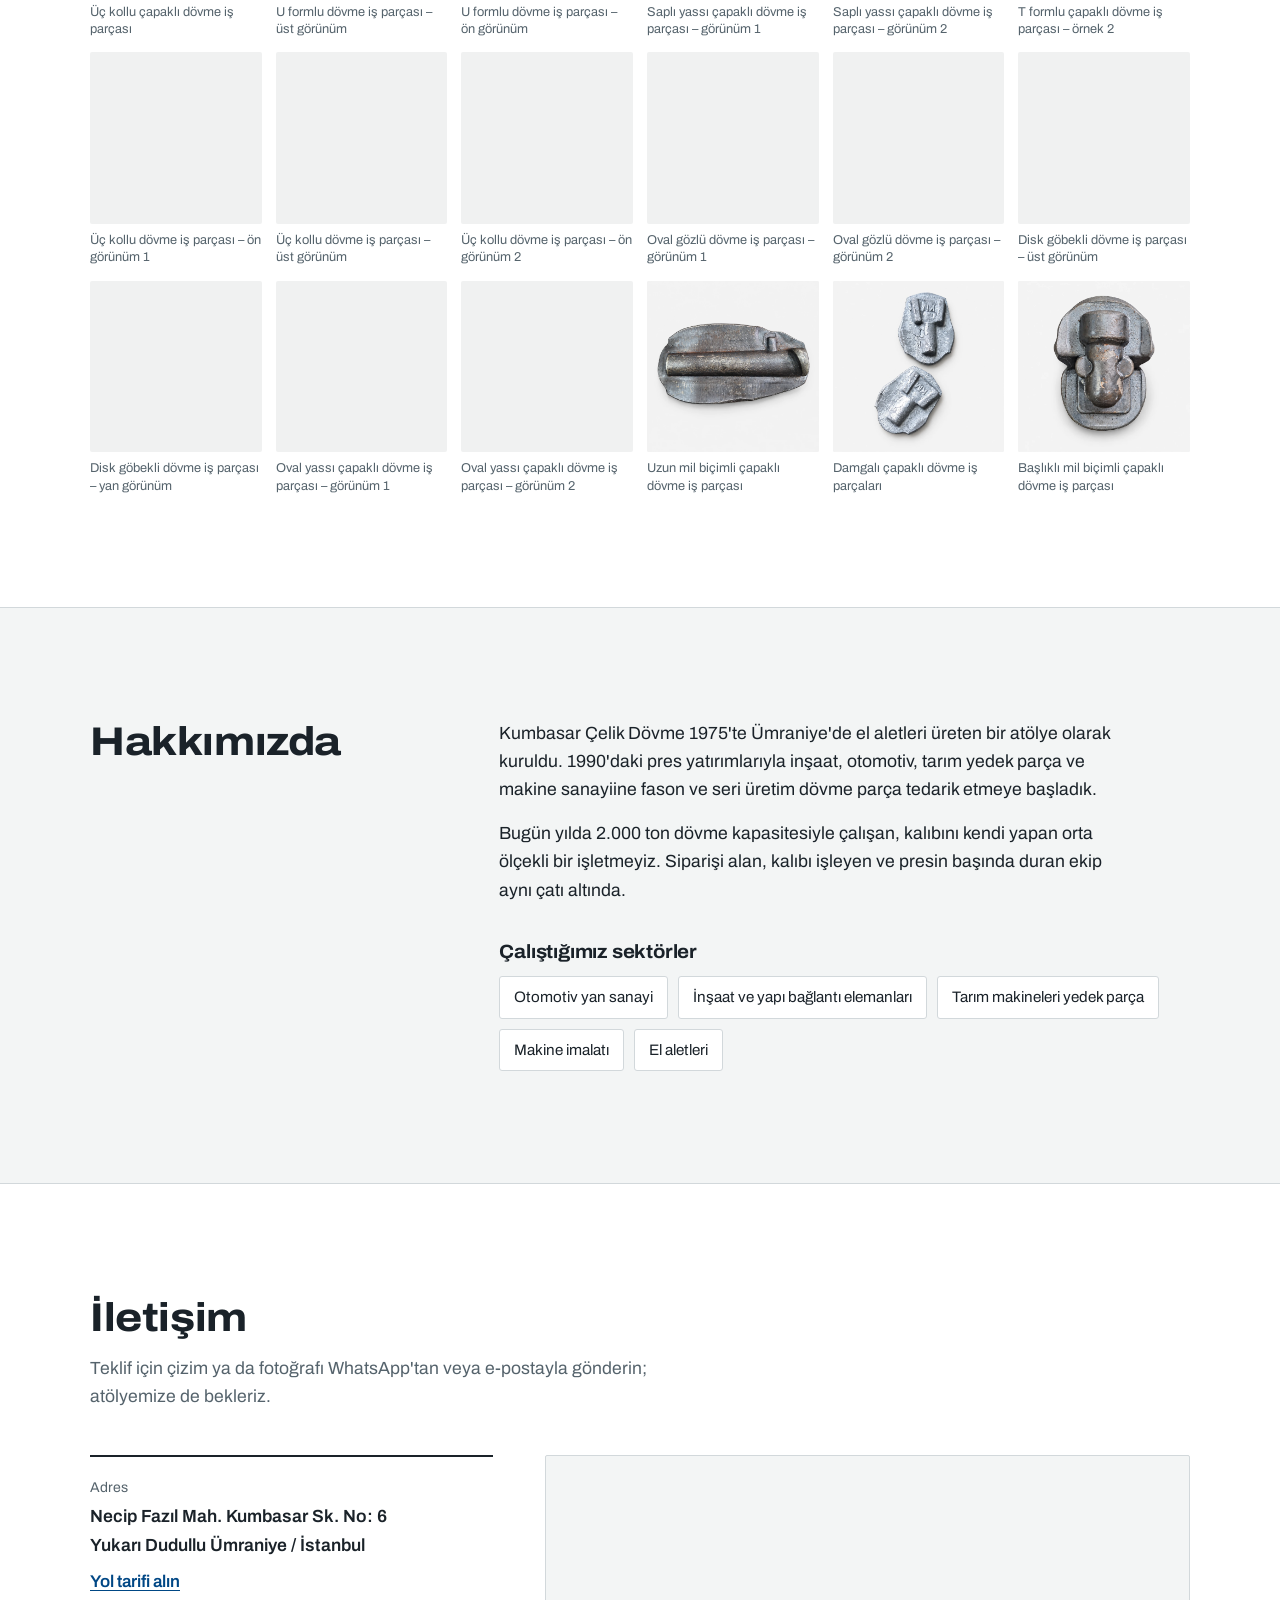
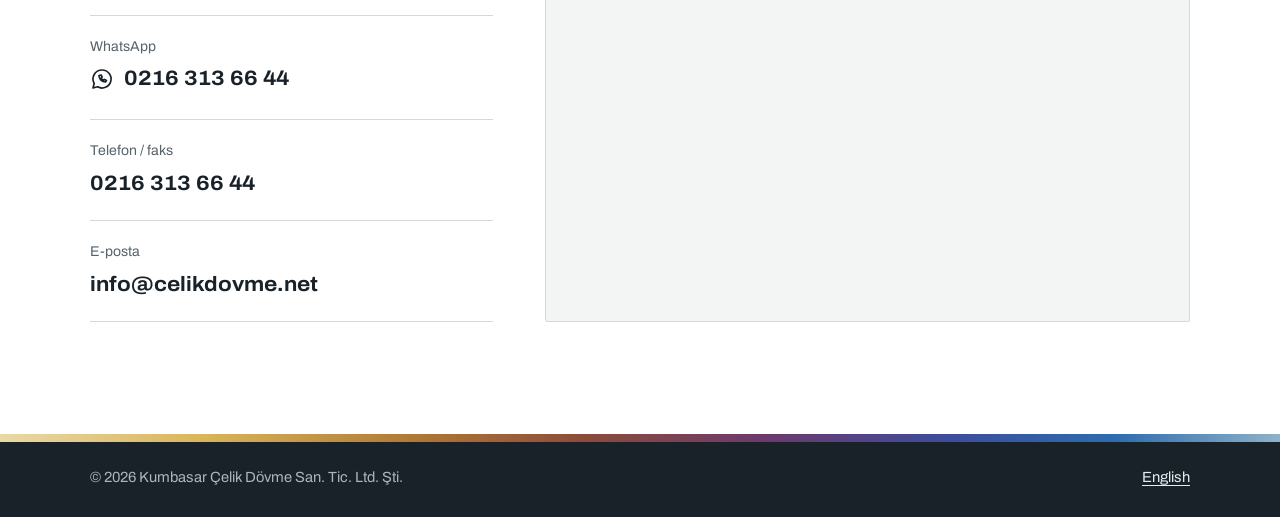
==== commit 673a1980: "Siteyi fason dövme odaklı yeniden tasarla - Yeni tasarım: koyu çelik/logo kırmızısı renkler, Archivo" ====
--- a/index.html
+++ b/index.html
@@ -3,470 +3,314 @@
 <head>
 <meta charset="UTF-8">
 <meta name="viewport" content="width=device-width, initial-scale=1.0">
-<title>Kumbasar Çelik Dövme | 1975'ten Beri Sıcak ve Soğuk Çelik Dövme</title>
-<meta name="description" content="1975'ten bu yana inşaat, otomotiv, tarım yedek parça ve makine sanayiine sıcak dövme, soğuk şekillendirme ve progresif kalıpla tam/yarı mamul çelik parça üretimi. Yıllık 2.000 ton kapasite.">
-<link rel="alternate" hreflang="tr" href="https://celikdovme.net/index.html">
+<title>Kumbasar Çelik Dövme | Fason Sıcak Dövme ve Soğuk Şekillendirme – Ümraniye, İstanbul</title>
+<meta name="description" content="1975'ten beri Ümraniye'de fason sıcak dövme, soğuk şekillendirme ve progresif kalıpla sac kesme. 10 g – 10 kg çelik ve demir parça, yıllık 2.000 ton kapasite, kendi kalıphanemiz.">
+<link rel="canonical" href="https://celikdovme.net/">
+<link rel="alternate" hreflang="tr" href="https://celikdovme.net/">
 <link rel="alternate" hreflang="en" href="https://celikdovme.net/en.html">
-<link rel="alternate" hreflang="x-default" href="https://celikdovme.net/index.html">
+<link rel="alternate" hreflang="x-default" href="https://celikdovme.net/">
+<meta property="og:type" content="website">
+<meta property="og:locale" content="tr_TR">
+<meta property="og:title" content="Kumbasar Çelik Dövme | Fason Sıcak Dövme ve Soğuk Şekillendirme">
+<meta property="og:description" content="1975'ten beri Ümraniye'de fason çelik ve demir dövme. 10 g – 10 kg parça, yıllık 2.000 ton kapasite.">
+<meta property="og:url" content="https://celikdovme.net/">
+<meta property="og:image" content="https://celikdovme.net/images/hero-dovme-presi.jpg">
+<meta name="theme-color" content="#1A2229">
+<link rel="icon" type="image/png" sizes="32x32" href="images/favicon-32.png">
+<link rel="apple-touch-icon" href="images/favicon-180.png">
+<link rel="preload" href="fonts/archivo-latin.woff2" as="font" type="font/woff2" crossorigin>
 <link rel="stylesheet" href="css/style.css">
 <script type="application/ld+json">
 {
   "@context": "https://schema.org",
-  "@type": "Organization",
+  "@type": "LocalBusiness",
   "name": "Kumbasar Çelik Dövme San. Tic. Ltd. Şti.",
   "alternateName": "Kumbasar Çelik Dövme",
-  "url": "https://celikdovme.net",
+  "url": "https://celikdovme.net/",
   "logo": "https://celikdovme.net/images/logo.png",
+  "image": "https://celikdovme.net/images/hero-dovme-presi.jpg",
   "foundingDate": "1975",
-  "description": "1975'ten bu yana inşaat, otomotiv, tarım yedek parça ve makine sanayiine sıcak dövme, soğuk şekillendirme ve progresif kalıpla tam ve yarı mamul çelik parça üretimi. Yıllık 2.000 ton üretim kapasitesi.",
+  "description": "Fason sıcak dövme, soğuk şekillendirme ve progresif kalıpla sac kesme. 10 g – 10 kg çelik ve demir parça, yıllık 2.000 ton kapasite.",
   "address": {
     "@type": "PostalAddress",
-    "streetAddress": "Necip Fazıl Mahallesi, Kumbasar Sokak, No: 6, Yukarı Dudullu",
+    "streetAddress": "Necip Fazıl Mahallesi, Kumbasar Sokak No: 6, Yukarı Dudullu",
     "addressLocality": "Ümraniye",
     "addressRegion": "İstanbul",
     "addressCountry": "TR"
   },
   "email": "info@celikdovme.net",
-  "telephone": "+90-216-313-66-44",
-  "inLanguage": "tr",
-  "contactPoint": [
-    {
-      "@type": "ContactPoint",
-      "telephone": "+90-216-313-66-44",
-      "contactType": "customer service",
-      "areaServed": "TR",
-      "availableLanguage": "Turkish"
-    }
-  ]
+  "telephone": "+90-216-313-66-44"
 }
 </script>
 </head>
 <body>
-<div class="heat-ticker" aria-hidden="true"></div>
-
-<header>
-  <div class="wrap nav-row">
-    <a class="brand" href="#top">
-      <img class="brand-logo" src="images/logo.png" alt="Kumbasar Çelik Dövme logosu" width="44" height="44">
-      <span class="brand-text">
-        <span class="brand-mark">KUMBASAR</span>
-        <span class="brand-sub">Çelik Dövme · 1975</span>
-      </span>
+<a class="skip" href="#icerik">İçeriğe geç</a>
+
+<header class="site-header">
+  <div class="wrap header-row">
+    <a class="brand" href="./" aria-label="Kumbasar Çelik Dövme ana sayfa">
+      <img src="images/logo.png" alt="" width="48" height="48">
+      <span class="brand-name">Kumbasar<span>Çelik Dövme</span></span>
     </a>
-    <nav class="primary-nav" aria-label="Ana menü">
+    <nav class="nav" id="nav" aria-label="Ana menü">
+      <a href="#hizmetler">Hizmetler</a>
+      <a href="#fason">Fason üretim</a>
+      <a href="#makine-parki">Makine parkı</a>
+      <a href="#parcalar">Parçalar</a>
       <a href="#hakkimizda">Hakkımızda</a>
-      <a href="#surec">Üretim Süreci</a>
-      <a href="#makine-parki">Makine Parkı</a>
-      <a href="#urunler">Ürünler</a>
-      <a href="#sektorler">Sektörler</a>
       <a href="#iletisim">İletişim</a>
+      <a class="lang" href="en.html" hreflang="en" lang="en">English</a>
     </nav>
-    <div class="header-actions">
-      <a class="phone-chip" href="tel:+902163136644">
-        <svg viewBox="0 0 24 24" fill="none" stroke-width="1.6"><path d="M6.6 10.8c1.4 2.8 3.8 5.1 6.6 6.6l2.2-2.2c.3-.3.7-.4 1-.2 1.1.4 2.3.6 3.5.6.6 0 1 .4 1 1V20c0 .6-.4 1-1 1C10.1 21 3 13.9 3 5c0-.6.4-1 1-1h3.4c.6 0 1 .4 1 1 0 1.2.2 2.4.6 3.5.1.3 0 .7-.2 1L6.6 10.8Z" stroke-linejoin="round"/></svg>
-        0216 313 66 44
-      </a>
-      <a class="lang-switch" href="en.html" hreflang="en" lang="en">EN</a>
-      <a class="btn btn-primary btn-sm" href="#iletisim">Teklif İste</a>
-      <button class="menu-toggle" id="menuToggle" aria-label="Menüyü aç" aria-expanded="false">
-        <svg viewBox="0 0 24 24" fill="none" stroke-width="1.6"><path d="M4 7h16M4 12h16M4 17h16" stroke-linecap="round"/></svg>
-      </button>
-    </div>
+    <a class="btn btn-red header-cta" href="#iletisim">Teklif alın</a>
+    <button class="menu-btn" id="menuBtn" type="button" aria-controls="nav" aria-expanded="false">
+      <span class="sr">Menüyü aç</span>
+      <svg viewBox="0 0 24 24" aria-hidden="true"><path d="M4 7h16M4 12h16M4 17h16"/></svg>
+    </button>
   </div>
 </header>
 
-<main id="top">
+<main id="icerik">
 
   <section class="hero">
     <div class="wrap hero-grid">
-      <div>
-        <span class="eyebrow">1975'ten Beri Sıcak ve Soğuk Çelik Dövme</span>
-        <h1>10 gramdan 10 kilograma,<br>çelik <em>istediğiniz toleransta</em> şekillenir.</h1>
-        <p class="lede">1975'ten bu yana inşaat, otomotiv, tarım yedek parça ve makine sanayiine; progresif kalıp, hidrolik pres, friksiyon pres ve şahmerdanla yılda 2.000 ton tam ve yarı mamul çelik parça üretiyoruz.</p>
-        <div class="hero-ctas">
-          <a class="btn btn-primary" href="#iletisim">Teklif İste</a>
-          <a class="btn btn-ghost" href="#urunler">Ürünlerimizi İnceleyin</a>
+      <div class="hero-text">
+        <p class="hero-kicker">Ümraniye, İstanbul · 1975'ten beri</p>
+        <h1>Fason sıcak dövme ve soğuk şekillendirme</h1>
+        <p class="hero-lede">Çiziminizi ya da numunenizi gönderin. Kalıbını kendi kalıphanemizde yapar, numunesini onayınıza sunar, seri üretip teslim ederiz. Çelik ve demirden 10 gramdan 10 kilograma kadar parça.</p>
+        <div class="hero-actions">
+          <a class="btn btn-red" href="https://wa.me/902163136644?text=Merhaba%2C%20fason%20d%C3%B6vme%20i%C3%A7in%20teklif%20almak%20istiyorum." target="_blank" rel="noopener">WhatsApp'tan çizim gönderin</a>
+          <a class="btn btn-line" href="tel:+902163136644">0216 313 66 44</a>
         </div>
       </div>
-      <div class="hero-photo">
-        <img src="images/hero-forging.jpg" alt="Kumbasar Çelik Dövme atölyesinde sıcak dövme presinde çalışan usta" loading="eager">
-        <div class="hero-photo-corner tl"></div>
-        <div class="hero-photo-corner br"></div>
-        <div class="hero-photo-tag">GERÇEK ÜRETİM HATTIMIZDAN</div>
-      </div>
-    </div>
-  </section>
-
-  <section class="stats-band">
-    <div class="wrap stats-grid">
-      <div class="stat"><span class="stat-num">50+</span><span class="stat-label">Yıl · 1975'ten beri</span></div>
-      <div class="stat"><span class="stat-num">2.000</span><span class="stat-label">Ton / yıl üretim kapasitesi</span></div>
-      <div class="stat"><span class="stat-num">10g–10kg</span><span class="stat-label">Parça ağırlık aralığı</span></div>
-      <div class="stat"><span class="stat-num">4</span><span class="stat-label">Sektöre doğrudan üretim</span></div>
-    </div>
-  </section>
-
-  <section class="section reveal" id="hakkimizda">
-    <div class="wrap about-grid">
-      <div>
-        <span class="eyebrow">Hakkımızda</span>
-        <h2>1975'ten bu yana çelik dövme.</h2>
-        <p class="about-p">1975 yılında kurulan Kumbasar Çelik Dövme, 1990 yılına kadar klasik usulle el aletleri imalatı yaptı. 1990'daki yatırımlarla birlikte inşaat, otomotiv, tarım yedek parça ve makine sanayiine fason ve seri üretim çelik dövme parça tedarikçisi olduk.</p>
-        <p class="about-p">Yıllık 2.000 ton dövme kapasitesiyle büyümeye devam eden orta ölçekli bir firmayız. Bünyemizdeki kalıp revize atölyesiyle üretim kalıplarımızı sürekli yeniliyor, kaliteden ödün vermeden müşteri ihtiyaçlarını en kısa sürede karşılamayı ilke ediniyoruz.</p>
-      </div>
-      <div class="about-photo">
-        <img src="images/urun-dovme-parcalar.jpg" alt="Kumbasar Çelik Dövme atölyesinden toplu dövme parçalar" loading="lazy">
-      </div>
-    </div>
-  </section>
-
-  <section class="section reveal" id="surec">
-    <div class="wrap">
-      <div class="section-head">
-        <div>
-          <span class="eyebrow">Üretim Süreci</span>
-          <h2>Ham çelikten bitmiş parçaya.</h2>
-        </div>
-        <p>Her parti, aynı üç aşamadan geçer — kesim ve hazırlıktan, sıcak dövmeye ve soğuk şekillendirmeye.</p>
-      </div>
-      <div class="process-list">
-        <div class="process-step">
-          <span class="process-index">01</span>
-          <h3>Kesim &amp; Hazırlık</h3>
-          <p>Progresif kalıplarda paslanmaz çelik ve siyah sacın kesilmesi, bükülmesi ve yarılması.</p>
-          <span class="process-spec">10 g’dan başlayan ebatlar</span>
-        </div>
-        <div class="process-step">
-          <span class="process-index">02</span>
-          <h3>Sıcak Dövme</h3>
-          <p>Hidrolik presler, friksiyon presi ve şahmerdanla ısıtılmış çeliğin istenen forma dövülmesi.</p>
-          <span class="process-spec">Friksiyon preste 10 kg’a kadar</span>
-        </div>
-        <div class="process-step">
-          <span class="process-index">03</span>
-          <h3>Soğuk Şekillendirme</h3>
-          <p>Hidrolik preslerde soğuk çeliğin yüksek hassasiyetle şekillendirilmesi.</p>
-          <span class="process-spec">50 g’dan başlayan ağırlıklar</span>
-        </div>
-      </div>
-    </div>
-  </section>
-
-  <section class="section reveal" id="makine-parki">
-    <div class="wrap">
-      <div class="section-head">
-        <div>
-          <span class="eyebrow">Makine Parkı</span>
-          <h2>Atölyemizdeki ekipmanlar.</h2>
-        </div>
-        <p>Torna, freze, elektro erezyon ve testere ile kendi kalıp revize atölyemizde çalışıyoruz.</p>
-      </div>
-      <table class="spec-table">
+      <figure class="hero-photo">
+        <img src="images/hero-dovme-presi.jpg" alt="Atölyemizde friksiyon presinde kızgın çeliğin dövülmesi" width="518" height="308">
+        <figcaption>Friksiyon presimizde sıcak dövme</figcaption>
+      </figure>
+    </div>
+    <div class="wrap">
+      <dl class="facts">
+        <div><dt>Kuruluş</dt><dd>1975</dd></div>
+        <div><dt>Yıllık kapasite</dt><dd>2.000 ton</dd></div>
+        <div><dt>Parça ağırlığı</dt><dd>10 g – 10 kg</dd></div>
+        <div><dt>En büyük pres</dt><dd>1.000 ton</dd></div>
+      </dl>
+    </div>
+  </section>
+  <div class="temper" role="presentation"></div>
+
+  <section class="section" id="hizmetler">
+    <div class="wrap">
+      <div class="section-intro">
+        <h2>Neler yapıyoruz</h2>
+        <p>Dövmeden sac işlemeye kadar parçanın her aşaması tek atölyede.</p>
+      </div>
+      <div class="services">
+        <article class="service">
+          <h3>Sıcak dövme</h3>
+          <p>Kızdırılmış çelik ve demir, kapalı kalıpta friksiyon pres ve hidrolik preslerle; serbest dövme işleri şahmerdanla şekillenir.</p>
+          <p class="spec">1.000 ton friksiyon pres · 10 kg'a kadar parça</p>
+        </article>
+        <article class="service">
+          <h3>Soğuk şekillendirme</h3>
+          <p>Isıtmadan, hidrolik preslerde yüksek ölçü hassasiyetiyle basma ve şekillendirme. Talaşlı işlemeyi azaltır.</p>
+          <p class="spec">40, 100 ve 150 ton hidrolik pres · 50 g'dan başlayan parçalar</p>
+        </article>
+        <article class="service">
+          <h3>Sac kesme ve bükme</h3>
+          <p>Progresif kalıplarla paslanmaz ve siyah sacdan kesme, delme, bükme ve yarma. Seri üretim için tek vuruşta birden çok işlem.</p>
+          <p class="spec">Paslanmaz ve siyah sac · 10 g'dan başlayan parçalar</p>
+        </article>
+        <article class="service">
+          <h3>Kalıp yapımı ve revizyonu</h3>
+          <p>Dövme ve kesme kalıplarını kendi kalıphanemizde yapıp bakımını üstleniyoruz. Kalıp aşınınca üretim beklemez.</p>
+          <p class="spec">Torna, freze, elektro erezyon ve testere</p>
+        </article>
+      </div>
+    </div>
+  </section>
+
+  <section class="section section-dark" id="fason">
+    <div class="wrap">
+      <div class="section-intro">
+        <h2>Fason üretim nasıl işler</h2>
+        <p>İlk görüşmeden sevkiyata kadar her adımda karşınızda aynı ekip var.</p>
+      </div>
+      <ol class="steps">
+        <li>
+          <h3>Çizim ya da numune</h3>
+          <p>Teknik çizim, numune parça ya da fotoğraf gönderin. Malzeme, adet ve tolerans bilgisini ekleyin.</p>
+        </li>
+        <li>
+          <h3>Değerlendirme ve teklif</h3>
+          <p>Parçanın sıcak mı soğuk mu basılacağına, hangi preste yapılacağına karar verip fiyat ve termin veriyoruz.</p>
+        </li>
+        <li>
+          <h3>Kalıp</h3>
+          <p>Kalıbı kendi kalıphanemizde işliyoruz.</p>
+        </li>
+        <li>
+          <h3>Numune onayı</h3>
+          <p>İlk basılan parçaları ölçüp size gönderiyoruz. Seri üretim sizin onayınızla başlar.</p>
+        </li>
+        <li>
+          <h3>Seri üretim ve sevkiyat</h3>
+          <p>Kararlaştırılan partilerle üretip teslim ediyoruz.</p>
+        </li>
+      </ol>
+    </div>
+  </section>
+
+  <section class="section" id="makine-parki">
+    <div class="wrap two-col">
+      <div class="section-intro">
+        <h2>Makine parkı</h2>
+        <p>Hangi parçayı hangi makinede basabileceğimizi buradan görebilirsiniz. Kalıp bakımı için ayrı bir kalıphanemiz var.</p>
+      </div>
+      <table class="machines">
         <thead>
-          <tr><th>Ekipman</th><th>Adet / Kapasite</th><th>Kullanım</th></tr>
+          <tr><th scope="col">Makine</th><th scope="col">Kapasite</th><th scope="col">Adet</th><th scope="col">Kullanım</th></tr>
         </thead>
         <tbody>
-          <tr>
-            <td class="machine-name">Friksiyon Presi</td>
-            <td class="machine-num" data-label="Adet / Kapasite">1 × 1000 ton</td>
-            <td class="machine-desc" data-label="Kullanım">Ağır dövme işlemleri, 10 kg’a kadar parçalar.</td>
-          </tr>
-          <tr>
-            <td class="machine-name">Hidrolik Pres</td>
-            <td class="machine-num" data-label="Adet / Kapasite">2 × 150 ton</td>
-            <td class="machine-desc" data-label="Kullanım">Soğuk ve sıcak çelik şekillendirme.</td>
-          </tr>
-          <tr>
-            <td class="machine-name">Hidrolik Pres</td>
-            <td class="machine-num" data-label="Adet / Kapasite">1 × 100 ton</td>
-            <td class="machine-desc" data-label="Kullanım">Soğuk ve sıcak çelik şekillendirme.</td>
-          </tr>
-          <tr>
-            <td class="machine-name">Hidrolik Pres</td>
-            <td class="machine-num" data-label="Adet / Kapasite">1 × 40 ton</td>
-            <td class="machine-desc" data-label="Kullanım">Küçük ebat parçaların şekillendirilmesi.</td>
-          </tr>
-          <tr>
-            <td class="machine-name">Şahmerdan</td>
-            <td class="machine-num" data-label="Adet / Kapasite">1 × 100 kg</td>
-            <td class="machine-desc" data-label="Kullanım">Serbest dövme işlemleri.</td>
-          </tr>
-          <tr>
-            <td class="machine-name">Kalıp Revize Atölyesi</td>
-            <td class="machine-num" data-label="Adet / Kapasite">Torna · Freze<br>Elektro Erezyon · Testere</td>
-            <td class="machine-desc" data-label="Kullanım">Üretim kalıplarının bakımı ve yenilenmesi.</td>
-          </tr>
+          <tr><th scope="row">Friksiyon pres</th><td>1.000 ton</td><td>1</td><td>Sıcak kalıp dövme, 10 kg'a kadar parça</td></tr>
+          <tr><th scope="row">Hidrolik pres</th><td>150 ton</td><td>2</td><td>Sıcak ve soğuk şekillendirme</td></tr>
+          <tr><th scope="row">Hidrolik pres</th><td>100 ton</td><td>1</td><td>Sıcak ve soğuk şekillendirme</td></tr>
+          <tr><th scope="row">Hidrolik pres</th><td>40 ton</td><td>1</td><td>Küçük parçaların şekillendirilmesi</td></tr>
+          <tr><th scope="row">Şahmerdan</th><td>100 kg</td><td>1</td><td>Serbest dövme</td></tr>
+          <tr><th scope="row">Kalıphane</th><td>–</td><td>–</td><td>Torna, freze, elektro erezyon, testere</td></tr>
         </tbody>
       </table>
     </div>
   </section>
 
-  <section class="section reveal" id="urunler">
-    <div class="wrap">
-      <div class="section-head">
-        <div>
-          <span class="eyebrow">Ürünlerimiz</span>
-          <h2>Yarım asırlık üretimden örnekler.</h2>
+  <section class="section section-tint" id="parcalar">
+    <div class="wrap">
+      <div class="section-intro">
+        <h2>Ürettiğimiz parçalar</h2>
+        <p>Atölyemizde basılan parçalardan örnekler. Benzer bir parçaya ihtiyacınız varsa fotoğrafını göndermeniz yeterli.</p>
+      </div>
+      <div class="gallery">
+        <figure><img src="images/urun-sicak-dovme-parcalar.jpg" alt="Sıcak dövme parçalar" loading="lazy" width="640" height="640"><figcaption>Sıcak dövme parçalar</figcaption></figure>
+        <figure><img src="images/urun-sicak-dovme-rot.jpg" alt="Sıcak dövme rot parçaları" loading="lazy" width="640" height="640"><figcaption>Rot parçaları</figcaption></figure>
+        <figure><img src="images/urun-sicak-dovme-kanca.jpg" alt="Sıcak dövme kanca" loading="lazy" width="640" height="640"><figcaption>Dövme kanca</figcaption></figure>
+        <figure><img src="images/urun-arac-koltuk-baglanti.jpg" alt="Araç koltuk bağlantı parçası" loading="lazy" width="640" height="640"><figcaption>Araç koltuk bağlantı parçası</figcaption></figure>
+        <figure><img src="images/urun-beton-blok-andraji.jpg" alt="Beton blok kaldırma andrajı" loading="lazy" width="640" height="640"><figcaption>Beton blok kaldırma andrajı</figcaption></figure>
+        <figure><img src="images/urun-kutup-basi.jpg" alt="Kutup başı" loading="lazy" width="640" height="640"><figcaption>Kutup başı</figcaption></figure>
+        <figure><img src="images/urun-yay-tutucu.jpg" alt="Yay tutucu" loading="lazy" width="640" height="640"><figcaption>Yay tutucu</figcaption></figure>
+        <figure><img src="images/urun-klepe.jpg" alt="Klepe parçaları" loading="lazy" width="640" height="640"><figcaption>Klepe parçaları</figcaption></figure>
+        <figure><img src="images/urun-emniyet-pulu.jpg" alt="Emniyet pulu" loading="lazy" width="640" height="640"><figcaption>Emniyet pulu</figcaption></figure>
+        <figure><img src="images/urun-keser-agizlari.jpg" alt="Keser ağızları" loading="lazy" width="640" height="640"><figcaption>Keser ağızları</figcaption></figure>
+        <figure><img src="images/urun-tirpan-cekicleri.jpg" alt="Tırpan çekiçleri" loading="lazy" width="640" height="640"><figcaption>Tırpan çekiçleri</figcaption></figure>
+        <figure><img src="images/urun-princ-dovme.jpg" alt="Pirinç dövme parçaları" loading="lazy" width="640" height="640"><figcaption>Pirinç dövme</figcaption></figure>
+      </div>
+
+      <h3 class="gallery-title">Fason iş parçaları</h3>
+      <div class="gallery gallery-small">
+        <figure><a href="images/fason-is-parcalari/kumbasar-fason-dovme-dikdortgen-gobekli.webp"><img src="images/fason-is-parcalari/kumbasar-fason-dovme-dikdortgen-gobekli.webp" alt="Kumbasar Çelik Dövme fason iş parçası: Dikdörtgen göbekli dövme iş parçası" loading="lazy" decoding="async" width="1254" height="1254"></a><figcaption>Dikdörtgen göbekli dövme iş parçası</figcaption></figure>
+        <figure><a href="images/fason-is-parcalari/kumbasar-fason-dovme-kanalli-dikdortgen.webp"><img src="images/fason-is-parcalari/kumbasar-fason-dovme-kanalli-dikdortgen.webp" alt="Kumbasar Çelik Dövme fason iş parçası: Kanallı dikdörtgen dövme iş parçası" loading="lazy" decoding="async" width="1254" height="1254"></a><figcaption>Kanallı dikdörtgen dövme iş parçası</figcaption></figure>
+        <figure><a href="images/fason-is-parcalari/kumbasar-fason-dovme-uzun-flansli-burc.webp"><img src="images/fason-is-parcalari/kumbasar-fason-dovme-uzun-flansli-burc.webp" alt="Kumbasar Çelik Dövme fason iş parçası: Uzun flanşlı burç biçimli dövme iş parçası" loading="lazy" decoding="async" width="1254" height="1254"></a><figcaption>Uzun flanşlı burç biçimli dövme iş parçası</figcaption></figure>
+        <figure><a href="images/fason-is-parcalari/kumbasar-fason-dovme-flansli-halka-ust.webp"><img src="images/fason-is-parcalari/kumbasar-fason-dovme-flansli-halka-ust.webp" alt="Kumbasar Çelik Dövme fason iş parçası: Flanşlı halka biçimli dövme iş parçası – üst görünüm" loading="lazy" decoding="async" width="1254" height="1254"></a><figcaption>Flanşlı halka biçimli dövme iş parçası – üst görünüm</figcaption></figure>
+        <figure><a href="images/fason-is-parcalari/kumbasar-fason-dovme-flansli-halka-acili.webp"><img src="images/fason-is-parcalari/kumbasar-fason-dovme-flansli-halka-acili.webp" alt="Kumbasar Çelik Dövme fason iş parçası: Flanşlı halka biçimli dövme iş parçası – açılı görünüm" loading="lazy" decoding="async" width="1254" height="1254"></a><figcaption>Flanşlı halka biçimli dövme iş parçası – açılı görünüm</figcaption></figure>
+        <figure><a href="images/fason-is-parcalari/kumbasar-fason-dovme-cift-basli-acili-01.webp"><img src="images/fason-is-parcalari/kumbasar-fason-dovme-cift-basli-acili-01.webp" alt="Kumbasar Çelik Dövme fason iş parçası: Çift başlı açılı dövme iş parçası – görünüm 1" loading="lazy" decoding="async" width="1254" height="1254"></a><figcaption>Çift başlı açılı dövme iş parçası – görünüm 1</figcaption></figure>
+        <figure><a href="images/fason-is-parcalari/kumbasar-fason-dovme-cift-basli-acili-02.webp"><img src="images/fason-is-parcalari/kumbasar-fason-dovme-cift-basli-acili-02.webp" alt="Kumbasar Çelik Dövme fason iş parçası: Çift başlı açılı dövme iş parçası – görünüm 2" loading="lazy" decoding="async" width="1254" height="1254"></a><figcaption>Çift başlı açılı dövme iş parçası – görünüm 2</figcaption></figure>
+        <figure><a href="images/fason-is-parcalari/kumbasar-fason-dovme-cift-basli-ust.webp"><img src="images/fason-is-parcalari/kumbasar-fason-dovme-cift-basli-ust.webp" alt="Kumbasar Çelik Dövme fason iş parçası: Çift başlı açılı dövme iş parçası – üst görünüm" loading="lazy" decoding="async" width="1254" height="1254"></a><figcaption>Çift başlı açılı dövme iş parçası – üst görünüm</figcaption></figure>
+        <figure><a href="images/fason-is-parcalari/kumbasar-fason-dovme-t-formlu-capakli-01.webp"><img src="images/fason-is-parcalari/kumbasar-fason-dovme-t-formlu-capakli-01.webp" alt="Kumbasar Çelik Dövme fason iş parçası: T formlu çapaklı dövme iş parçası – örnek 1" loading="lazy" decoding="async" width="1254" height="1254"></a><figcaption>T formlu çapaklı dövme iş parçası – örnek 1</figcaption></figure>
+        <figure><a href="images/fason-is-parcalari/kumbasar-fason-dovme-silindirik-gobekli.webp"><img src="images/fason-is-parcalari/kumbasar-fason-dovme-silindirik-gobekli.webp" alt="Kumbasar Çelik Dövme fason iş parçası: Silindirik göbekli çapaklı dövme iş parçası" loading="lazy" decoding="async" width="1254" height="1254"></a><figcaption>Silindirik göbekli çapaklı dövme iş parçası</figcaption></figure>
+        <figure><a href="images/fason-is-parcalari/kumbasar-fason-dovme-oval-yassi.webp"><img src="images/fason-is-parcalari/kumbasar-fason-dovme-oval-yassi.webp" alt="Kumbasar Çelik Dövme fason iş parçası: Oval yassı dövme iş parçası" loading="lazy" decoding="async" width="1254" height="1254"></a><figcaption>Oval yassı dövme iş parçası</figcaption></figure>
+        <figure><a href="images/fason-is-parcalari/kumbasar-fason-dovme-cift-uclu-capakli.webp"><img src="images/fason-is-parcalari/kumbasar-fason-dovme-cift-uclu-capakli.webp" alt="Kumbasar Çelik Dövme fason iş parçası: Çift uçlu çapaklı dövme iş parçası" loading="lazy" decoding="async" width="1254" height="1254"></a><figcaption>Çift uçlu çapaklı dövme iş parçası</figcaption></figure>
+        <figure><a href="images/fason-is-parcalari/kumbasar-fason-dovme-uc-kollu-capakli.webp"><img src="images/fason-is-parcalari/kumbasar-fason-dovme-uc-kollu-capakli.webp" alt="Kumbasar Çelik Dövme fason iş parçası: Üç kollu çapaklı dövme iş parçası" loading="lazy" decoding="async" width="1254" height="1254"></a><figcaption>Üç kollu çapaklı dövme iş parçası</figcaption></figure>
+        <figure><a href="images/fason-is-parcalari/kumbasar-fason-dovme-u-formlu-ust.webp"><img src="images/fason-is-parcalari/kumbasar-fason-dovme-u-formlu-ust.webp" alt="Kumbasar Çelik Dövme fason iş parçası: U formlu dövme iş parçası – üst görünüm" loading="lazy" decoding="async" width="1254" height="1254"></a><figcaption>U formlu dövme iş parçası – üst görünüm</figcaption></figure>
+        <figure><a href="images/fason-is-parcalari/kumbasar-fason-dovme-u-formlu-on.webp"><img src="images/fason-is-parcalari/kumbasar-fason-dovme-u-formlu-on.webp" alt="Kumbasar Çelik Dövme fason iş parçası: U formlu dövme iş parçası – ön görünüm" loading="lazy" decoding="async" width="1254" height="1254"></a><figcaption>U formlu dövme iş parçası – ön görünüm</figcaption></figure>
+        <figure><a href="images/fason-is-parcalari/kumbasar-fason-dovme-sapli-yassi-capakli-01.webp"><img src="images/fason-is-parcalari/kumbasar-fason-dovme-sapli-yassi-capakli-01.webp" alt="Kumbasar Çelik Dövme fason iş parçası: Saplı yassı çapaklı dövme iş parçası – görünüm 1" loading="lazy" decoding="async" width="1254" height="1254"></a><figcaption>Saplı yassı çapaklı dövme iş parçası – görünüm 1</figcaption></figure>
+        <figure><a href="images/fason-is-parcalari/kumbasar-fason-dovme-sapli-yassi-capakli-02.webp"><img src="images/fason-is-parcalari/kumbasar-fason-dovme-sapli-yassi-capakli-02.webp" alt="Kumbasar Çelik Dövme fason iş parçası: Saplı yassı çapaklı dövme iş parçası – görünüm 2" loading="lazy" decoding="async" width="1254" height="1254"></a><figcaption>Saplı yassı çapaklı dövme iş parçası – görünüm 2</figcaption></figure>
+        <figure><a href="images/fason-is-parcalari/kumbasar-fason-dovme-t-formlu-capakli-02.webp"><img src="images/fason-is-parcalari/kumbasar-fason-dovme-t-formlu-capakli-02.webp" alt="Kumbasar Çelik Dövme fason iş parçası: T formlu çapaklı dövme iş parçası – örnek 2" loading="lazy" decoding="async" width="1254" height="1254"></a><figcaption>T formlu çapaklı dövme iş parçası – örnek 2</figcaption></figure>
+        <figure><a href="images/fason-is-parcalari/kumbasar-fason-dovme-uc-kollu-on-01.webp"><img src="images/fason-is-parcalari/kumbasar-fason-dovme-uc-kollu-on-01.webp" alt="Kumbasar Çelik Dövme fason iş parçası: Üç kollu dövme iş parçası – ön görünüm 1" loading="lazy" decoding="async" width="1254" height="1254"></a><figcaption>Üç kollu dövme iş parçası – ön görünüm 1</figcaption></figure>
+        <figure><a href="images/fason-is-parcalari/kumbasar-fason-dovme-uc-kollu-ust.webp"><img src="images/fason-is-parcalari/kumbasar-fason-dovme-uc-kollu-ust.webp" alt="Kumbasar Çelik Dövme fason iş parçası: Üç kollu dövme iş parçası – üst görünüm" loading="lazy" decoding="async" width="1254" height="1254"></a><figcaption>Üç kollu dövme iş parçası – üst görünüm</figcaption></figure>
+        <figure><a href="images/fason-is-parcalari/kumbasar-fason-dovme-uc-kollu-on-02.webp"><img src="images/fason-is-parcalari/kumbasar-fason-dovme-uc-kollu-on-02.webp" alt="Kumbasar Çelik Dövme fason iş parçası: Üç kollu dövme iş parçası – ön görünüm 2" loading="lazy" decoding="async" width="1254" height="1254"></a><figcaption>Üç kollu dövme iş parçası – ön görünüm 2</figcaption></figure>
+        <figure><a href="images/fason-is-parcalari/kumbasar-fason-dovme-oval-gozlu-01.webp"><img src="images/fason-is-parcalari/kumbasar-fason-dovme-oval-gozlu-01.webp" alt="Kumbasar Çelik Dövme fason iş parçası: Oval gözlü dövme iş parçası – görünüm 1" loading="lazy" decoding="async" width="1254" height="1254"></a><figcaption>Oval gözlü dövme iş parçası – görünüm 1</figcaption></figure>
+        <figure><a href="images/fason-is-parcalari/kumbasar-fason-dovme-oval-gozlu-02.webp"><img src="images/fason-is-parcalari/kumbasar-fason-dovme-oval-gozlu-02.webp" alt="Kumbasar Çelik Dövme fason iş parçası: Oval gözlü dövme iş parçası – görünüm 2" loading="lazy" decoding="async" width="1254" height="1254"></a><figcaption>Oval gözlü dövme iş parçası – görünüm 2</figcaption></figure>
+        <figure><a href="images/fason-is-parcalari/kumbasar-fason-dovme-disk-gobekli-ust.webp"><img src="images/fason-is-parcalari/kumbasar-fason-dovme-disk-gobekli-ust.webp" alt="Kumbasar Çelik Dövme fason iş parçası: Disk göbekli dövme iş parçası – üst görünüm" loading="lazy" decoding="async" width="1254" height="1254"></a><figcaption>Disk göbekli dövme iş parçası – üst görünüm</figcaption></figure>
+        <figure><a href="images/fason-is-parcalari/kumbasar-fason-dovme-disk-gobekli-yan.webp"><img src="images/fason-is-parcalari/kumbasar-fason-dovme-disk-gobekli-yan.webp" alt="Kumbasar Çelik Dövme fason iş parçası: Disk göbekli dövme iş parçası – yan görünüm" loading="lazy" decoding="async" width="1254" height="1254"></a><figcaption>Disk göbekli dövme iş parçası – yan görünüm</figcaption></figure>
+        <figure><a href="images/fason-is-parcalari/kumbasar-fason-dovme-oval-yassi-capakli-01.webp"><img src="images/fason-is-parcalari/kumbasar-fason-dovme-oval-yassi-capakli-01.webp" alt="Kumbasar Çelik Dövme fason iş parçası: Oval yassı çapaklı dövme iş parçası – görünüm 1" loading="lazy" decoding="async" width="1254" height="1254"></a><figcaption>Oval yassı çapaklı dövme iş parçası – görünüm 1</figcaption></figure>
+        <figure><a href="images/fason-is-parcalari/kumbasar-fason-dovme-oval-yassi-capakli-02.webp"><img src="images/fason-is-parcalari/kumbasar-fason-dovme-oval-yassi-capakli-02.webp" alt="Kumbasar Çelik Dövme fason iş parçası: Oval yassı çapaklı dövme iş parçası – görünüm 2" loading="lazy" decoding="async" width="1254" height="1254"></a><figcaption>Oval yassı çapaklı dövme iş parçası – görünüm 2</figcaption></figure>
+        <figure><a href="images/fason-is-parcalari/kumbasar-fason-dovme-uzun-mil-capakli.webp"><img src="images/fason-is-parcalari/kumbasar-fason-dovme-uzun-mil-capakli.webp" alt="Kumbasar Çelik Dövme fason iş parçası: Uzun mil biçimli çapaklı dövme iş parçası" loading="lazy" decoding="async" width="1254" height="1254"></a><figcaption>Uzun mil biçimli çapaklı dövme iş parçası</figcaption></figure>
+        <figure><a href="images/fason-is-parcalari/kumbasar-fason-dovme-damgali-capakli-cift.webp"><img src="images/fason-is-parcalari/kumbasar-fason-dovme-damgali-capakli-cift.webp" alt="Kumbasar Çelik Dövme fason iş parçası: Damgalı çapaklı dövme iş parçaları" loading="lazy" decoding="async" width="1254" height="1254"></a><figcaption>Damgalı çapaklı dövme iş parçaları</figcaption></figure>
+        <figure><a href="images/fason-is-parcalari/kumbasar-fason-dovme-baslikli-mil-capakli.webp"><img src="images/fason-is-parcalari/kumbasar-fason-dovme-baslikli-mil-capakli.webp" alt="Kumbasar Çelik Dövme fason iş parçası: Başlıklı mil biçimli çapaklı dövme iş parçası" loading="lazy" decoding="async" width="1254" height="1254"></a><figcaption>Başlıklı mil biçimli çapaklı dövme iş parçası</figcaption></figure>
+      </div>
+    </div>
+  </section>
+
+  <section class="section" id="hakkimizda">
+    <div class="wrap two-col">
+      <div class="section-intro">
+        <h2>Hakkımızda</h2>
+      </div>
+      <div class="about">
+        <p>Kumbasar Çelik Dövme 1975'te Ümraniye'de el aletleri üreten bir atölye olarak kuruldu. 1990'daki pres yatırımlarıyla inşaat, otomotiv, tarım yedek parça ve makine sanayiine fason ve seri üretim dövme parça tedarik etmeye başladık.</p>
+        <p>Bugün yılda 2.000 ton dövme kapasitesiyle çalışan, kalıbını kendi yapan orta ölçekli bir işletmeyiz. Siparişi alan, kalıbı işleyen ve presin başında duran ekip aynı çatı altında.</p>
+        <h3>Çalıştığımız sektörler</h3>
+        <ul class="sectors">
+          <li>Otomotiv yan sanayi</li>
+          <li>İnşaat ve yapı bağlantı elemanları</li>
+          <li>Tarım makineleri yedek parça</li>
+          <li>Makine imalatı</li>
+          <li>El aletleri</li>
+        </ul>
+      </div>
+    </div>
+  </section>
+
+  <section class="contact" id="iletisim">
+    <div class="wrap">
+      <div class="section-intro">
+        <h2>İletişim</h2>
+        <p>Teklif için çizim ya da fotoğrafı WhatsApp'tan veya e-postayla gönderin; atölyemize de bekleriz.</p>
+      </div>
+      <div class="contact-grid">
+        <ul class="contact-list">
+          <li>
+            <span class="c-label">Adres</span>
+            <address>Necip Fazıl Mah. Kumbasar Sk. No: 6<br>Yukarı Dudullu Ümraniye / İstanbul</address>
+            <a class="c-link" href="https://www.google.com/maps/dir/?api=1&amp;destination=Necip%20Faz%C4%B1l%20Mahallesi%20Kumbasar%20Sokak%20No%206%20%C3%9Cmraniye%20%C4%B0stanbul" target="_blank" rel="noopener">Yol tarifi alın</a>
+          </li>
+          <li>
+            <span class="c-label">WhatsApp</span>
+            <a class="c-value" href="https://wa.me/902163136644?text=Merhaba%2C%20fason%20d%C3%B6vme%20i%C3%A7in%20teklif%20almak%20istiyorum." target="_blank" rel="noopener">
+              <svg viewBox="0 0 24 24" aria-hidden="true"><path d="M12 3a9 9 0 0 0-7.8 13.5L3 21l4.6-1.2A9 9 0 1 0 12 3Z"/><path d="M9 8.5c0 3.6 2.9 6.5 6.5 6.5l1-1.6-2-1-1 .9a5 5 0 0 1-2.3-2.3l.9-1-1-2Z"/></svg>
+              0216 313 66 44
+            </a>
+          </li>
+          <li>
+            <span class="c-label">Telefon / faks</span>
+            <a class="c-value" href="tel:+902163136644">0216 313 66 44</a>
+          </li>
+          <li>
+            <span class="c-label">E-posta</span>
+            <a class="c-value" href="mailto:info@celikdovme.net?subject=Fason%20d%C3%B6vme%20teklif%20talebi">info@celikdovme.net</a>
+          </li>
+        </ul>
+        <div class="map">
+          <iframe src="https://www.google.com/maps?q=Necip%20Faz%C4%B1l%20Mahallesi%2C%20Kumbasar%20Sokak%20No%3A6%2C%20Yukar%C4%B1%20Dudullu%2C%20%C3%9Cmraniye%2C%20%C4%B0stanbul&amp;output=embed" loading="lazy" referrerpolicy="no-referrer-when-downgrade" title="Kumbasar Çelik Dövme konumu, Yukarı Dudullu, Ümraniye"></iframe>
         </div>
-        <p>Atölyemizden çıkan gerçek parçalar — otomotivden inşaata, tarımdan genel makine sanayiine.</p>
-      </div>
-      <div class="gallery-grid" id="productGallery" aria-live="polite"></div>
-      <div class="section-head fason-gallery-heading">
-        <div><h3>Fason İş Parçaları</h3></div>
-        <p>Fason dövme üretimimizden farklı parça biçimleri ve görünüm örnekleri.</p>
-      </div>
-      <div class="gallery-grid fason-gallery">
-        <figure class="gallery-item">
-          <a href="images/fason-is-parcalari/kumbasar-fason-dovme-dikdortgen-gobekli.webp"><img src="images/fason-is-parcalari/kumbasar-fason-dovme-dikdortgen-gobekli.webp" alt="Kumbasar Çelik Dövme fason iş parçası: Dikdörtgen göbekli dövme iş parçası" width="1254" height="1254" loading="lazy" decoding="async"></a>
-          <figcaption>Dikdörtgen göbekli dövme iş parçası</figcaption>
-        </figure>
-        <figure class="gallery-item">
-          <a href="images/fason-is-parcalari/kumbasar-fason-dovme-kanalli-dikdortgen.webp"><img src="images/fason-is-parcalari/kumbasar-fason-dovme-kanalli-dikdortgen.webp" alt="Kumbasar Çelik Dövme fason iş parçası: Kanallı dikdörtgen dövme iş parçası" width="1254" height="1254" loading="lazy" decoding="async"></a>
-          <figcaption>Kanallı dikdörtgen dövme iş parçası</figcaption>
-        </figure>
-        <figure class="gallery-item">
-          <a href="images/fason-is-parcalari/kumbasar-fason-dovme-uzun-flansli-burc.webp"><img src="images/fason-is-parcalari/kumbasar-fason-dovme-uzun-flansli-burc.webp" alt="Kumbasar Çelik Dövme fason iş parçası: Uzun flanşlı burç biçimli dövme iş parçası" width="1254" height="1254" loading="lazy" decoding="async"></a>
-          <figcaption>Uzun flanşlı burç biçimli dövme iş parçası</figcaption>
-        </figure>
-        <figure class="gallery-item">
-          <a href="images/fason-is-parcalari/kumbasar-fason-dovme-flansli-halka-ust.webp"><img src="images/fason-is-parcalari/kumbasar-fason-dovme-flansli-halka-ust.webp" alt="Kumbasar Çelik Dövme fason iş parçası: Flanşlı halka biçimli dövme iş parçası – üst görünüm" width="1254" height="1254" loading="lazy" decoding="async"></a>
-          <figcaption>Flanşlı halka biçimli dövme iş parçası – üst görünüm</figcaption>
-        </figure>
-        <figure class="gallery-item">
-          <a href="images/fason-is-parcalari/kumbasar-fason-dovme-flansli-halka-acili.webp"><img src="images/fason-is-parcalari/kumbasar-fason-dovme-flansli-halka-acili.webp" alt="Kumbasar Çelik Dövme fason iş parçası: Flanşlı halka biçimli dövme iş parçası – açılı görünüm" width="1254" height="1254" loading="lazy" decoding="async"></a>
-          <figcaption>Flanşlı halka biçimli dövme iş parçası – açılı görünüm</figcaption>
-        </figure>
-        <figure class="gallery-item">
-          <a href="images/fason-is-parcalari/kumbasar-fason-dovme-cift-basli-acili-01.webp"><img src="images/fason-is-parcalari/kumbasar-fason-dovme-cift-basli-acili-01.webp" alt="Kumbasar Çelik Dövme fason iş parçası: Çift başlı açılı dövme iş parçası – görünüm 1" width="1254" height="1254" loading="lazy" decoding="async"></a>
-          <figcaption>Çift başlı açılı dövme iş parçası – görünüm 1</figcaption>
-        </figure>
-        <figure class="gallery-item">
-          <a href="images/fason-is-parcalari/kumbasar-fason-dovme-cift-basli-acili-02.webp"><img src="images/fason-is-parcalari/kumbasar-fason-dovme-cift-basli-acili-02.webp" alt="Kumbasar Çelik Dövme fason iş parçası: Çift başlı açılı dövme iş parçası – görünüm 2" width="1254" height="1254" loading="lazy" decoding="async"></a>
-          <figcaption>Çift başlı açılı dövme iş parçası – görünüm 2</figcaption>
-        </figure>
-        <figure class="gallery-item">
-          <a href="images/fason-is-parcalari/kumbasar-fason-dovme-cift-basli-ust.webp"><img src="images/fason-is-parcalari/kumbasar-fason-dovme-cift-basli-ust.webp" alt="Kumbasar Çelik Dövme fason iş parçası: Çift başlı açılı dövme iş parçası – üst görünüm" width="1254" height="1254" loading="lazy" decoding="async"></a>
-          <figcaption>Çift başlı açılı dövme iş parçası – üst görünüm</figcaption>
-        </figure>
-        <figure class="gallery-item">
-          <a href="images/fason-is-parcalari/kumbasar-fason-dovme-t-formlu-capakli-01.webp"><img src="images/fason-is-parcalari/kumbasar-fason-dovme-t-formlu-capakli-01.webp" alt="Kumbasar Çelik Dövme fason iş parçası: T formlu çapaklı dövme iş parçası – örnek 1" width="1254" height="1254" loading="lazy" decoding="async"></a>
-          <figcaption>T formlu çapaklı dövme iş parçası – örnek 1</figcaption>
-        </figure>
-        <figure class="gallery-item">
-          <a href="images/fason-is-parcalari/kumbasar-fason-dovme-silindirik-gobekli.webp"><img src="images/fason-is-parcalari/kumbasar-fason-dovme-silindirik-gobekli.webp" alt="Kumbasar Çelik Dövme fason iş parçası: Silindirik göbekli çapaklı dövme iş parçası" width="1254" height="1254" loading="lazy" decoding="async"></a>
-          <figcaption>Silindirik göbekli çapaklı dövme iş parçası</figcaption>
-        </figure>
-        <figure class="gallery-item">
-          <a href="images/fason-is-parcalari/kumbasar-fason-dovme-oval-yassi.webp"><img src="images/fason-is-parcalari/kumbasar-fason-dovme-oval-yassi.webp" alt="Kumbasar Çelik Dövme fason iş parçası: Oval yassı dövme iş parçası" width="1254" height="1254" loading="lazy" decoding="async"></a>
-          <figcaption>Oval yassı dövme iş parçası</figcaption>
-        </figure>
-        <figure class="gallery-item">
-          <a href="images/fason-is-parcalari/kumbasar-fason-dovme-cift-uclu-capakli.webp"><img src="images/fason-is-parcalari/kumbasar-fason-dovme-cift-uclu-capakli.webp" alt="Kumbasar Çelik Dövme fason iş parçası: Çift uçlu çapaklı dövme iş parçası" width="1254" height="1254" loading="lazy" decoding="async"></a>
-          <figcaption>Çift uçlu çapaklı dövme iş parçası</figcaption>
-        </figure>
-        <figure class="gallery-item">
-          <a href="images/fason-is-parcalari/kumbasar-fason-dovme-uc-kollu-capakli.webp"><img src="images/fason-is-parcalari/kumbasar-fason-dovme-uc-kollu-capakli.webp" alt="Kumbasar Çelik Dövme fason iş parçası: Üç kollu çapaklı dövme iş parçası" width="1254" height="1254" loading="lazy" decoding="async"></a>
-          <figcaption>Üç kollu çapaklı dövme iş parçası</figcaption>
-        </figure>
-        <figure class="gallery-item">
-          <a href="images/fason-is-parcalari/kumbasar-fason-dovme-u-formlu-ust.webp"><img src="images/fason-is-parcalari/kumbasar-fason-dovme-u-formlu-ust.webp" alt="Kumbasar Çelik Dövme fason iş parçası: U formlu dövme iş parçası – üst görünüm" width="1254" height="1254" loading="lazy" decoding="async"></a>
-          <figcaption>U formlu dövme iş parçası – üst görünüm</figcaption>
-        </figure>
-        <figure class="gallery-item">
-          <a href="images/fason-is-parcalari/kumbasar-fason-dovme-u-formlu-on.webp"><img src="images/fason-is-parcalari/kumbasar-fason-dovme-u-formlu-on.webp" alt="Kumbasar Çelik Dövme fason iş parçası: U formlu dövme iş parçası – ön görünüm" width="1254" height="1254" loading="lazy" decoding="async"></a>
-          <figcaption>U formlu dövme iş parçası – ön görünüm</figcaption>
-        </figure>
-        <figure class="gallery-item">
-          <a href="images/fason-is-parcalari/kumbasar-fason-dovme-sapli-yassi-capakli-01.webp"><img src="images/fason-is-parcalari/kumbasar-fason-dovme-sapli-yassi-capakli-01.webp" alt="Kumbasar Çelik Dövme fason iş parçası: Saplı yassı çapaklı dövme iş parçası – görünüm 1" width="1254" height="1254" loading="lazy" decoding="async"></a>
-          <figcaption>Saplı yassı çapaklı dövme iş parçası – görünüm 1</figcaption>
-        </figure>
-        <figure class="gallery-item">
-          <a href="images/fason-is-parcalari/kumbasar-fason-dovme-sapli-yassi-capakli-02.webp"><img src="images/fason-is-parcalari/kumbasar-fason-dovme-sapli-yassi-capakli-02.webp" alt="Kumbasar Çelik Dövme fason iş parçası: Saplı yassı çapaklı dövme iş parçası – görünüm 2" width="1254" height="1254" loading="lazy" decoding="async"></a>
-          <figcaption>Saplı yassı çapaklı dövme iş parçası – görünüm 2</figcaption>
-        </figure>
-        <figure class="gallery-item">
-          <a href="images/fason-is-parcalari/kumbasar-fason-dovme-t-formlu-capakli-02.webp"><img src="images/fason-is-parcalari/kumbasar-fason-dovme-t-formlu-capakli-02.webp" alt="Kumbasar Çelik Dövme fason iş parçası: T formlu çapaklı dövme iş parçası – örnek 2" width="1254" height="1254" loading="lazy" decoding="async"></a>
-          <figcaption>T formlu çapaklı dövme iş parçası – örnek 2</figcaption>
-        </figure>
-        <figure class="gallery-item">
-          <a href="images/fason-is-parcalari/kumbasar-fason-dovme-uc-kollu-on-01.webp"><img src="images/fason-is-parcalari/kumbasar-fason-dovme-uc-kollu-on-01.webp" alt="Kumbasar Çelik Dövme fason iş parçası: Üç kollu dövme iş parçası – ön görünüm 1" width="1254" height="1254" loading="lazy" decoding="async"></a>
-          <figcaption>Üç kollu dövme iş parçası – ön görünüm 1</figcaption>
-        </figure>
-        <figure class="gallery-item">
-          <a href="images/fason-is-parcalari/kumbasar-fason-dovme-uc-kollu-ust.webp"><img src="images/fason-is-parcalari/kumbasar-fason-dovme-uc-kollu-ust.webp" alt="Kumbasar Çelik Dövme fason iş parçası: Üç kollu dövme iş parçası – üst görünüm" width="1254" height="1254" loading="lazy" decoding="async"></a>
-          <figcaption>Üç kollu dövme iş parçası – üst görünüm</figcaption>
-        </figure>
-        <figure class="gallery-item">
-          <a href="images/fason-is-parcalari/kumbasar-fason-dovme-uc-kollu-on-02.webp"><img src="images/fason-is-parcalari/kumbasar-fason-dovme-uc-kollu-on-02.webp" alt="Kumbasar Çelik Dövme fason iş parçası: Üç kollu dövme iş parçası – ön görünüm 2" width="1254" height="1254" loading="lazy" decoding="async"></a>
-          <figcaption>Üç kollu dövme iş parçası – ön görünüm 2</figcaption>
-        </figure>
-        <figure class="gallery-item">
-          <a href="images/fason-is-parcalari/kumbasar-fason-dovme-oval-gozlu-01.webp"><img src="images/fason-is-parcalari/kumbasar-fason-dovme-oval-gozlu-01.webp" alt="Kumbasar Çelik Dövme fason iş parçası: Oval gözlü dövme iş parçası – görünüm 1" width="1254" height="1254" loading="lazy" decoding="async"></a>
-          <figcaption>Oval gözlü dövme iş parçası – görünüm 1</figcaption>
-        </figure>
-        <figure class="gallery-item">
-          <a href="images/fason-is-parcalari/kumbasar-fason-dovme-oval-gozlu-02.webp"><img src="images/fason-is-parcalari/kumbasar-fason-dovme-oval-gozlu-02.webp" alt="Kumbasar Çelik Dövme fason iş parçası: Oval gözlü dövme iş parçası – görünüm 2" width="1254" height="1254" loading="lazy" decoding="async"></a>
-          <figcaption>Oval gözlü dövme iş parçası – görünüm 2</figcaption>
-        </figure>
-        <figure class="gallery-item">
-          <a href="images/fason-is-parcalari/kumbasar-fason-dovme-disk-gobekli-ust.webp"><img src="images/fason-is-parcalari/kumbasar-fason-dovme-disk-gobekli-ust.webp" alt="Kumbasar Çelik Dövme fason iş parçası: Disk göbekli dövme iş parçası – üst görünüm" width="1254" height="1254" loading="lazy" decoding="async"></a>
-          <figcaption>Disk göbekli dövme iş parçası – üst görünüm</figcaption>
-        </figure>
-        <figure class="gallery-item">
-          <a href="images/fason-is-parcalari/kumbasar-fason-dovme-disk-gobekli-yan.webp"><img src="images/fason-is-parcalari/kumbasar-fason-dovme-disk-gobekli-yan.webp" alt="Kumbasar Çelik Dövme fason iş parçası: Disk göbekli dövme iş parçası – yan görünüm" width="1254" height="1254" loading="lazy" decoding="async"></a>
-          <figcaption>Disk göbekli dövme iş parçası – yan görünüm</figcaption>
-        </figure>
-        <figure class="gallery-item">
-          <a href="images/fason-is-parcalari/kumbasar-fason-dovme-oval-yassi-capakli-01.webp"><img src="images/fason-is-parcalari/kumbasar-fason-dovme-oval-yassi-capakli-01.webp" alt="Kumbasar Çelik Dövme fason iş parçası: Oval yassı çapaklı dövme iş parçası – görünüm 1" width="1254" height="1254" loading="lazy" decoding="async"></a>
-          <figcaption>Oval yassı çapaklı dövme iş parçası – görünüm 1</figcaption>
-        </figure>
-        <figure class="gallery-item">
-          <a href="images/fason-is-parcalari/kumbasar-fason-dovme-oval-yassi-capakli-02.webp"><img src="images/fason-is-parcalari/kumbasar-fason-dovme-oval-yassi-capakli-02.webp" alt="Kumbasar Çelik Dövme fason iş parçası: Oval yassı çapaklı dövme iş parçası – görünüm 2" width="1254" height="1254" loading="lazy" decoding="async"></a>
-          <figcaption>Oval yassı çapaklı dövme iş parçası – görünüm 2</figcaption>
-        </figure>
-        <figure class="gallery-item">
-          <a href="images/fason-is-parcalari/kumbasar-fason-dovme-uzun-mil-capakli.webp"><img src="images/fason-is-parcalari/kumbasar-fason-dovme-uzun-mil-capakli.webp" alt="Kumbasar Çelik Dövme fason iş parçası: Uzun mil biçimli çapaklı dövme iş parçası" width="1254" height="1254" loading="lazy" decoding="async"></a>
-          <figcaption>Uzun mil biçimli çapaklı dövme iş parçası</figcaption>
-        </figure>
-        <figure class="gallery-item">
-          <a href="images/fason-is-parcalari/kumbasar-fason-dovme-damgali-capakli-cift.webp"><img src="images/fason-is-parcalari/kumbasar-fason-dovme-damgali-capakli-cift.webp" alt="Kumbasar Çelik Dövme fason iş parçası: Damgalı çapaklı dövme iş parçaları" width="1254" height="1254" loading="lazy" decoding="async"></a>
-          <figcaption>Damgalı çapaklı dövme iş parçaları</figcaption>
-        </figure>
-        <figure class="gallery-item">
-          <a href="images/fason-is-parcalari/kumbasar-fason-dovme-baslikli-mil-capakli.webp"><img src="images/fason-is-parcalari/kumbasar-fason-dovme-baslikli-mil-capakli.webp" alt="Kumbasar Çelik Dövme fason iş parçası: Başlıklı mil biçimli çapaklı dövme iş parçası" width="1254" height="1254" loading="lazy" decoding="async"></a>
-          <figcaption>Başlıklı mil biçimli çapaklı dövme iş parçası</figcaption>
-        </figure>
-      </div>
-    </div>
-  </section>
-
-  <section class="section reveal" id="sektorler">
-    <div class="wrap">
-      <div class="section-head">
-        <div>
-          <span class="eyebrow">Sektörler</span>
-          <h2>Dört sektöre doğrudan tedarik.</h2>
-        </div>
-        <p>1990'dan bu yana aynı hassasiyetle farklı sektörlerin toleranslarına uyum sağlıyoruz.</p>
-      </div>
-      <div class="sector-grid">
-        <div class="sector-card">
-          <svg viewBox="0 0 24 24"><path d="M4 16h1.5M18.5 16H20M4 16v-3.2c0-.5.3-1 .8-1.2L7 10.4l1.2-2.6c.2-.5.7-.8 1.2-.8h5.2c.5 0 1 .3 1.2.8L17 10.4l2.2 1.2c.5.2.8.7.8 1.2V16M4 16h16M7.5 16a1.5 1.5 0 1 1 0 3 1.5 1.5 0 0 1 0-3Zm9 0a1.5 1.5 0 1 1 0 3 1.5 1.5 0 0 1 0-3Z" stroke-linejoin="round" stroke-linecap="round"/></svg>
-          <h3>Otomotiv</h3>
-          <p>Yapısal ve bağlantı parçaları için dövme ve şekillendirme.</p>
-        </div>
-        <div class="sector-card">
-          <svg viewBox="0 0 24 24"><path d="M4 21h16M6 21V9l6-4 6 4v12M10 21v-6h4v6M9 12h.01M15 12h.01M9 8.5h.01M15 8.5h.01" stroke-linecap="round" stroke-linejoin="round"/></svg>
-          <h3>İnşaat</h3>
-          <p>Yüksek dayanımlı, standarda uygun çelik bileşenler.</p>
-        </div>
-        <div class="sector-card">
-          <svg viewBox="0 0 24 24"><path d="M12 21V9M12 9c0-2.5-1.5-4-3.5-4.5C9 6.5 10.5 8 12 9Zm0 0c0-2.5 1.5-4 3.5-4.5C15 6.5 13.5 8 12 9Zm0 4c0-2 1.3-3.2 3-3.6-.4 1.7-1.5 3-3 3.6Zm0 0c0-2-1.3-3.2-3-3.6.4 1.7 1.5 3 3 3.6Z" stroke-linecap="round" stroke-linejoin="round"/></svg>
-          <h3>Tarım Yedek Parça</h3>
-          <p>Tarım makineleri için dayanıklı dövme parçalar.</p>
-        </div>
-        <div class="sector-card">
-          <svg viewBox="0 0 24 24"><circle cx="12" cy="12" r="3"/><path d="M12 3v2.2M12 18.8V21M21 12h-2.2M5.2 12H3M18.4 5.6l-1.5 1.5M7.1 16.9l-1.5 1.5M18.4 18.4l-1.5-1.5M7.1 7.1 5.6 5.6" stroke-linecap="round"/></svg>
-          <h3>Makine Sanayi</h3>
-          <p>Genel makine imalatı için dövme bileşenler.</p>
-        </div>
-      </div>
-    </div>
-  </section>
-
-  <section class="contact-band reveal" id="iletisim">
-    <div class="wrap contact-grid">
-      <div>
-        <span class="eyebrow">İletişim</span>
-        <h2>Üretim hattınız için teklif alın.</h2>
-        <p class="lede">Parça çiziminizi veya kapasitenizi paylaşın; hangi ekipmanla, hangi sürede karşılayabileceğimizi netleştirelim.</p>
-
-        <form class="quote-form" id="quoteForm">
-          <input type="hidden" name="access_key" value="WEB3FORMS_ACCESS_KEY_BURAYA">
-          <input type="checkbox" name="botcheck" class="botcheck" style="display:none" tabindex="-1" autocomplete="off">
-          <div class="form-row">
-            <label for="qf-name">Ad Soyad</label>
-            <input id="qf-name" name="Ad Soyad" type="text" required>
-          </div>
-          <div class="form-row">
-            <label for="qf-company">Şirket</label>
-            <input id="qf-company" name="Şirket" type="text">
-          </div>
-          <div class="form-row form-row-split">
-            <div>
-              <label for="qf-phone">Telefon</label>
-              <input id="qf-phone" name="Telefon" type="tel" required>
-            </div>
-            <div>
-              <label for="qf-email">E-posta</label>
-              <input id="qf-email" name="E-posta" type="email" required>
-            </div>
-          </div>
-          <div class="form-row">
-            <label for="qf-message">Parça / Talep Detayı</label>
-            <textarea id="qf-message" name="Mesaj" rows="4" required></textarea>
-          </div>
-          <button type="submit" class="btn btn-primary" id="qfSubmit">Teklif İste</button>
-          <p class="form-status" id="qfStatus" role="status"></p>
-        </form>
-      </div>
-      <div class="contact-cards">
-        <a class="contact-card" href="tel:+902163136644">
-          <svg viewBox="0 0 24 24" fill="none" stroke-width="1.6"><path d="M6.6 10.8c1.4 2.8 3.8 5.1 6.6 6.6l2.2-2.2c.3-.3.7-.4 1-.2 1.1.4 2.3.6 3.5.6.6 0 1 .4 1 1V20c0 .6-.4 1-1 1C10.1 21 3 13.9 3 5c0-.6.4-1 1-1h3.4c.6 0 1 .4 1 1 0 1.2.2 2.4.6 3.5.1.3 0 .7-.2 1L6.6 10.8Z" stroke-linejoin="round"/></svg>
-          <span>
-            <span class="cc-label">Telefon / Faks</span><br>
-            <span class="cc-value">0216 313 66 44</span>
-          </span>
-        </a>
-        <a class="contact-card" href="https://wa.me/902163136644" target="_blank" rel="noopener">
-          <svg viewBox="0 0 24 24" fill="none" stroke-width="1.6"><path d="M7 20.5 8.2 16.6A8 8 0 1 1 11.6 19L7 20.5Z" stroke-linejoin="round" stroke-linecap="round"/><path d="M9 9.6c0-.6.5-1.1 1-1.1h.5c.3 0 .5.2.6.4l.5 1.2c.1.2 0 .5-.1.6l-.6.7c.3.8 1 1.5 1.8 1.8l.7-.6c.2-.1.4-.2.6-.1l1.2.5c.2.1.4.3.4.6v.5c0 .5-.5 1-1.1 1-2.7 0-5-2.3-5-5Z" stroke-linejoin="round" stroke-linecap="round"/></svg>
-          <span>
-            <span class="cc-label">WhatsApp</span><br>
-            <span class="cc-value">0216 313 66 44</span>
-          </span>
-        </a>
-        <a class="contact-card" href="mailto:info@celikdovme.net">
-          <svg viewBox="0 0 24 24" fill="none" stroke-width="1.6"><path d="M4 6h16v12H4V6Zm0 0 8 7 8-7" stroke-linejoin="round" stroke-linecap="round"/></svg>
-          <span>
-            <span class="cc-label">E-posta</span><br>
-            <span class="cc-value">info@celikdovme.net</span>
-          </span>
-        </a>
-        <div class="contact-card contact-card-static">
-          <svg viewBox="0 0 24 24" fill="none" stroke-width="1.6"><path d="M12 21s7-6.2 7-11.5A7 7 0 0 0 5 9.5C5 14.8 12 21 12 21Z" stroke-linejoin="round"/><circle cx="12" cy="9.5" r="2.3"/></svg>
-          <span>
-            <span class="cc-label">Adres</span><br>
-            <span class="cc-value cc-value-sm">Necip Fazıl Mah. Kumbasar Sk. No:6<br>Yukarı Dudullu — Ümraniye / İstanbul</span>
-          </span>
-        </div>
-      </div>
-    </div>
-    <div class="wrap">
-      <div class="map-frame">
-        <iframe
-          src="https://www.google.com/maps?q=Necip%20Faz%C4%B1l%20Mahallesi%2C%20Kumbasar%20Sokak%20No%3A6%2C%20Yukar%C4%B1%20Dudullu%2C%20%C3%9Cmraniye%2C%20%C4%B0stanbul&output=embed"
-          loading="lazy"
-          referrerpolicy="no-referrer-when-downgrade"
-          title="Kumbasar Çelik Dövme konumu — Necip Fazıl Mah. Kumbasar Sk. No:6, Yukarı Dudullu, Ümraniye"
-          aria-label="Kumbasar Çelik Dövme'nin harita üzerindeki konumu"></iframe>
-        <div class="map-frame-corner tl"></div>
-        <div class="map-frame-corner br"></div>
       </div>
     </div>
   </section>
 
 </main>
 
-<footer>
-  <div class="wrap">
-    <div class="footer-row">
-      <span>© 2026 Kumbasar Çelik Dövme San. Tic. Ltd. Şti.</span>
-      <span class="theme-note">Necip Fazıl Mah. Kumbasar Sk. No:6, Yukarı Dudullu — Ümraniye / İstanbul</span>
-    </div>
+<footer class="site-footer">
+  <div class="temper" role="presentation"></div>
+  <div class="wrap footer-row">
+    <p>© 2026 Kumbasar Çelik Dövme San. Tic. Ltd. Şti.</p>
+    <p><a href="en.html" hreflang="en" lang="en">English</a></p>
   </div>
 </footer>
-<script src="js/config.js" defer></script>
-  <script src="js/products.js" defer></script>
-  <script src="js/main.js" defer></script>
+
+<nav class="quickbar" aria-label="Hızlı iletişim">
+  <a href="tel:+902163136644">Ara</a>
+  <a href="https://wa.me/902163136644?text=Merhaba%2C%20fason%20d%C3%B6vme%20i%C3%A7in%20teklif%20almak%20istiyorum." target="_blank" rel="noopener">WhatsApp</a>
+  <a href="#iletisim">Adres</a>
+</nav>
+
+<script src="js/main.js" defer></script>
 </body>
 </html>
--- a/css/style.css
+++ b/css/style.css
@@ -1,815 +1,266 @@
+/* Kumbasar Çelik Dövme */
+
 @font-face {
-    font-family: 'Oswald';
-    font-weight: 500;
-    font-style: normal;
-    font-display: swap;
-    src: url('../fonts/oswald-latin.woff2') format('woff2');
-    unicode-range: U+0000-00FF, U+0131, U+0152-0153, U+02BB-02BC, U+02C6, U+02DA, U+02DC, U+2000-206F, U+20AC, U+2122;
+  font-family: "Archivo";
+  src: url("../fonts/archivo-latin.woff2") format("woff2-variations");
+  font-weight: 100 900;
+  font-stretch: 62% 125%;
+  font-display: swap;
+  unicode-range: U+0000-00FF, U+0131, U+0152-0153, U+02BB-02BC, U+02C6, U+02DA, U+02DC, U+2000-206F, U+20AC, U+2122, U+2191, U+2193, U+2212, U+2215, U+FEFF, U+FFFD;
+}
+@font-face {
+  font-family: "Archivo";
+  src: url("../fonts/archivo-latin-ext.woff2") format("woff2-variations");
+  font-weight: 100 900;
+  font-stretch: 62% 125%;
+  font-display: swap;
+  unicode-range: U+0100-02AF, U+0304, U+0308, U+0329, U+1E00-1E9F, U+1EF2-1EFF, U+2020, U+20A0-20AB, U+20AD-20C0, U+2113, U+2C60-2C7F, U+A720-A7FF;
+}
+
+:root {
+  --steel: #1A2229;        /* dövme çeliği, koyu */
+  --steel-2: #26313A;
+  --iron: #55636C;         /* ikincil metin */
+  --rule: #D2D8DB;
+  --paper: #F3F5F5;        /* soğuk açık gri zemin */
+  --white: #FFFFFF;
+  --red: #CD1041;          /* logo kırmızısı */
+  --red-dark: #A50C34;
+  --navy: #004785;         /* logo laciverti */
+  --on-dark: #E7ECEE;
+  --on-dark-2: #A9B6BD;
+
+  --font: "Archivo", "Helvetica Neue", Arial, sans-serif;
+  --wrap: 1180px;
+  --gutter: clamp(16px, 4vw, 40px);
+}
+
+*, *::before, *::after { box-sizing: border-box; }
+html { scroll-behavior: smooth; scroll-padding-top: 84px; -webkit-text-size-adjust: 100%; }
+@media (prefers-reduced-motion: reduce) { html { scroll-behavior: auto; } }
+
+body {
+  margin: 0;
+  font-family: var(--font);
+  font-size: 1.0625rem;
+  line-height: 1.6;
+  color: var(--steel);
+  background: var(--paper);
+  font-stretch: 100%;
+}
+
+img { display: block; max-width: 100%; height: auto; }
+a { color: var(--navy); text-underline-offset: 3px; }
+a:hover { color: var(--red); }
+:focus-visible { outline: 3px solid var(--red); outline-offset: 3px; }
+
+h1, h2, h3 { margin: 0; line-height: 1.12; font-stretch: 112%; letter-spacing: -0.01em; }
+h1 { font-size: clamp(2.3rem, 5.2vw, 4.1rem); font-weight: 800; }
+h2 { font-size: clamp(1.75rem, 3.2vw, 2.5rem); font-weight: 750; }
+h3 { font-size: 1.2rem; font-weight: 700; font-stretch: 106%; }
+p { margin: 0; }
+
+.wrap { max-width: var(--wrap); margin: 0 auto; padding: 0 var(--gutter); }
+.sr { position: absolute; width: 1px; height: 1px; overflow: hidden; clip: rect(0 0 0 0); white-space: nowrap; }
+.skip { position: absolute; left: -999px; top: 8px; background: var(--white); padding: 8px 12px; z-index: 50; }
+.skip:focus { left: 8px; }
+
+/* Buttons */
+.btn {
+  display: inline-flex; align-items: center; justify-content: center;
+  min-height: 48px; padding: 0 22px;
+  font-family: inherit; font-size: 1rem; font-weight: 650;
+  text-decoration: none; border-radius: 3px; border: 2px solid transparent;
+  transition: background-color .15s, border-color .15s, color .15s;
+}
+.btn-red { background: var(--red); color: var(--white); }
+.btn-red:hover { background: var(--red-dark); color: var(--white); }
+.btn-line { border-color: currentColor; color: var(--on-dark); }
+.btn-line:hover { color: var(--white); background: rgba(255,255,255,.08); }
+
+/* Header */
+.site-header {
+  position: sticky; top: 0; z-index: 20;
+  background: var(--white);
+  border-bottom: 1px solid var(--rule);
+}
+.header-row { display: flex; align-items: center; gap: 28px; min-height: 72px; }
+.brand { display: flex; align-items: center; gap: 12px; text-decoration: none; color: var(--steel); margin-right: auto; }
+.brand img { width: 48px; height: 48px; }
+.brand-name { display: flex; flex-direction: column; font-weight: 800; font-size: 1.2rem; line-height: 1.05; font-stretch: 118%; }
+.brand-name span { font-weight: 500; font-size: .86rem; font-stretch: 100%; color: var(--iron); }
+.nav { display: flex; align-items: center; gap: 22px; }
+.nav a { color: var(--steel); text-decoration: none; font-size: .95rem; font-weight: 550; }
+.nav a:hover { color: var(--red); }
+.nav .lang { color: var(--iron); padding-left: 18px; border-left: 1px solid var(--rule); }
+.header-cta { min-height: 42px; padding: 0 18px; }
+.menu-btn { display: none; width: 44px; height: 44px; background: none; border: 1px solid var(--rule); border-radius: 3px; cursor: pointer; }
+.menu-btn svg { width: 22px; height: 22px; fill: none; stroke: var(--steel); stroke-width: 1.8; stroke-linecap: round; }
+
+/* Hero */
+.hero { background: var(--steel); color: var(--on-dark); padding: clamp(48px, 8vw, 96px) 0 0; }
+.hero-grid { display: grid; grid-template-columns: 1.15fr 1fr; gap: clamp(32px, 5vw, 72px); align-items: center; }
+.hero-kicker { color: var(--on-dark-2); font-size: .98rem; margin-bottom: 18px; }
+.hero h1 { color: var(--white); max-width: 13ch; }
+.hero-lede { margin-top: 24px; max-width: 54ch; font-size: 1.15rem; color: var(--on-dark); }
+.hero-actions { display: flex; flex-wrap: wrap; gap: 12px; margin-top: 34px; }
+.hero-photo { margin: 0; }
+.hero-photo img { width: 100%; aspect-ratio: 518 / 308; object-fit: cover; border-radius: 2px; }
+.hero-photo figcaption { margin-top: 10px; font-size: .88rem; color: var(--on-dark-2); }
+
+.facts {
+  margin: clamp(48px, 7vw, 80px) 0 0; padding: 26px 0 34px;
+  display: grid; grid-template-columns: repeat(4, 1fr); gap: 24px;
+  border-top: 1px solid rgba(255,255,255,.16);
+}
+.facts dt { font-size: .9rem; color: var(--on-dark-2); }
+.facts dd { margin: 4px 0 0; font-size: clamp(1.4rem, 2.4vw, 1.9rem); font-weight: 750; font-stretch: 115%; color: var(--white); }
+
+/* Menevişleme renkleri: saman → kahve → mor → mavi */
+.temper {
+  height: 8px;
+  background: linear-gradient(90deg, #E9D9A6 0%, #D9B45A 16%, #B07A35 32%, #8A4B3B 46%, #6B3A6E 60%, #3D4D9B 74%, #2D6CAE 87%, #8FB2C9 100%);
+}
+
+/* Sections */
+.section { padding: clamp(64px, 9vw, 112px) 0; }
+.section-tint { background: var(--white); border-top: 1px solid var(--rule); border-bottom: 1px solid var(--rule); }
+.section-dark { background: var(--steel-2); color: var(--on-dark); }
+.section-dark h2, .section-dark h3 { color: var(--white); }
+.section-intro { max-width: 640px; margin-bottom: 44px; }
+.section-intro p { margin-top: 14px; color: var(--iron); font-size: 1.1rem; }
+.section-dark .section-intro p { color: var(--on-dark-2); }
+
+.two-col { display: grid; grid-template-columns: 1fr 2fr; gap: clamp(32px, 5vw, 72px); align-items: start; }
+.two-col .section-intro { margin-bottom: 0; }
+
+/* Services */
+.services { display: grid; grid-template-columns: repeat(2, 1fr); border-top: 2px solid var(--steel); }
+.service { padding: 30px 32px 34px 0; border-bottom: 1px solid var(--rule); }
+.service:nth-child(even) { padding: 30px 0 34px 32px; border-left: 1px solid var(--rule); }
+.service p { margin-top: 10px; color: var(--iron); max-width: 52ch; }
+.service .spec { margin-top: 16px; color: var(--navy); font-weight: 600; font-size: .95rem; }
+
+/* Steps (gerçek sıra) */
+.steps { list-style: none; margin: 0; padding: 0; display: grid; grid-template-columns: repeat(5, 1fr); counter-reset: s; }
+.steps li { counter-increment: s; padding: 0 22px 0 0; position: relative; }
+.steps li::before {
+  content: counter(s);
+  display: flex; align-items: center; justify-content: center;
+  width: 44px; height: 44px; margin-bottom: 22px;
+  border-radius: 50%; background: var(--red); color: var(--white);
+  font-weight: 800; font-size: 1.1rem;
+  position: relative; z-index: 1;
+}
+.steps li::after {
+  content: ""; position: absolute; top: 22px; left: 44px; right: 0; height: 2px;
+  background: rgba(255,255,255,.18);
+}
+.steps li:last-child::after { display: none; }
+.steps p { margin-top: 10px; color: var(--on-dark-2); font-size: .98rem; }
+
+/* Machines */
+.machines { width: 100%; border-collapse: collapse; font-size: 1rem; }
+.machines th, .machines td { text-align: left; padding: 14px 16px 14px 0; border-bottom: 1px solid var(--rule); vertical-align: top; }
+.machines thead th { font-size: .88rem; font-weight: 600; color: var(--iron); border-bottom: 2px solid var(--steel); }
+.machines tbody th { font-weight: 700; }
+.machines td:nth-child(2) { font-weight: 700; font-stretch: 112%; color: var(--navy); white-space: nowrap; }
+.machines td:last-child { color: var(--iron); }
+
+/* Gallery */
+.gallery { display: grid; grid-template-columns: repeat(4, 1fr); gap: 20px; }
+.gallery figure { margin: 0; }
+.gallery img { width: 100%; height: auto; aspect-ratio: 1 / 1; object-fit: cover; background: var(--paper); border-radius: 2px; }
+.gallery figcaption { margin-top: 8px; font-size: .92rem; color: var(--iron); }
+.gallery-title { margin: 64px 0 24px; padding-top: 28px; border-top: 1px solid var(--rule); }
+.gallery-small { grid-template-columns: repeat(6, 1fr); gap: 14px; }
+.gallery-small img { object-fit: contain; background: #F0F1F1; }
+.gallery-small figcaption { font-size: .8rem; line-height: 1.35; }
+.gallery a { display: block; }
+
+/* About */
+.about p { max-width: 62ch; font-size: 1.1rem; }
+.about p + p { margin-top: 16px; }
+.about h3 { margin-top: 36px; }
+.sectors { list-style: none; padding: 0; margin: 14px 0 0; display: flex; flex-wrap: wrap; gap: 10px; }
+.sectors li { padding: 8px 14px; border: 1px solid var(--rule); background: var(--white); border-radius: 3px; font-size: .95rem; }
+
+/* Contact */
+.contact { background: var(--white); padding: clamp(64px, 9vw, 112px) 0; border-top: 1px solid var(--rule); }
+.contact-grid { display: grid; grid-template-columns: 1fr 1.6fr; gap: clamp(28px, 4vw, 56px); align-items: stretch; }
+.contact-list { list-style: none; margin: 0; padding: 0; border-top: 2px solid var(--steel); }
+.contact-list li { padding: 20px 0; border-bottom: 1px solid var(--rule); }
+.c-label { display: block; font-size: .88rem; color: var(--iron); margin-bottom: 4px; }
+.contact address { font-style: normal; font-size: 1.1rem; font-weight: 600; }
+.c-value { display: inline-flex; align-items: center; gap: 10px; font-size: 1.3rem; font-weight: 700; font-stretch: 108%; color: var(--steel); text-decoration: none; }
+.c-value:hover { color: var(--red); }
+.c-value svg { width: 24px; height: 24px; fill: none; stroke: currentColor; stroke-width: 1.7; stroke-linejoin: round; }
+.c-link { display: inline-block; margin-top: 8px; font-weight: 600; }
+.map { min-height: 420px; border-radius: 2px; overflow: hidden; border: 1px solid var(--rule); background: var(--paper); }
+.map iframe { display: block; width: 100%; height: 100%; min-height: 420px; border: 0; }
+
+/* Footer */
+.site-footer { background: var(--steel); color: var(--on-dark-2); }
+.footer-row { display: flex; justify-content: space-between; gap: 16px; flex-wrap: wrap; padding-top: 24px; padding-bottom: 28px; font-size: .92rem; }
+.site-footer a { color: var(--on-dark); }
+
+.quickbar { display: none; }
+
+/* Responsive */
+@media (max-width: 1080px) {
+  .nav { gap: 16px; }
+  .nav a { font-size: .9rem; }
+  .gallery-small { grid-template-columns: repeat(4, 1fr); }
+}
+
+@media (max-width: 960px) {
+  .menu-btn { display: inline-flex; align-items: center; justify-content: center; }
+  .header-cta { display: none; }
+  .nav {
+    display: none; position: absolute; top: 100%; left: 0; right: 0;
+    flex-direction: column; align-items: stretch; gap: 0;
+    background: var(--white); border-bottom: 1px solid var(--rule);
+    padding: 8px var(--gutter) 16px;
   }
-  @font-face {
-    font-family: 'Oswald';
-    font-weight: 500;
-    font-style: normal;
-    font-display: swap;
-    src: url('../fonts/oswald-latinext.woff2') format('woff2');
-    unicode-range: U+0100-024F, U+1E00-1EFF;
+  .nav.open { display: flex; }
+  .nav a { padding: 12px 0; font-size: 1.05rem; border-bottom: 1px solid var(--rule); }
+  .nav .lang { padding-left: 0; border-left: 0; border-bottom: 0; }
+  .site-header { position: sticky; }
+
+  .hero-grid, .two-col, .contact-grid { grid-template-columns: 1fr; }
+  .facts { grid-template-columns: repeat(2, 1fr); }
+  .steps { grid-template-columns: 1fr; gap: 0; }
+  .steps li { display: grid; grid-template-columns: 44px 1fr; column-gap: 18px; padding: 0 0 28px; }
+  .steps li::before { grid-row: 1 / span 2; margin-bottom: 0; }
+  .steps li::after { top: 44px; bottom: 0; left: 21px; right: auto; width: 2px; height: auto; }
+  .steps h3 { align-self: center; }
+  .steps p { grid-column: 2; }
+  .gallery { grid-template-columns: repeat(3, 1fr); }
+  .gallery-small { grid-template-columns: repeat(3, 1fr); }
+}
+
+@media (max-width: 640px) {
+  body { font-size: 1rem; padding-bottom: 56px; }
+  .brand-name span { display: none; }
+  .services { grid-template-columns: 1fr; }
+  .service, .service:nth-child(even) { padding: 24px 0 26px; border-left: 0; }
+  .machines thead { display: none; }
+  .machines, .machines tbody, .machines tr { display: block; }
+  .machines tr { padding: 14px 0; border-bottom: 1px solid var(--rule); display: grid; grid-template-columns: 1fr auto; gap: 2px 12px; }
+  .machines th, .machines td { padding: 0; border: 0; }
+  .machines td:nth-child(3) { display: none; }
+  .machines td:last-child { grid-column: 1 / -1; }
+  .gallery { grid-template-columns: repeat(2, 1fr); gap: 14px; }
+  .gallery-small { grid-template-columns: repeat(2, 1fr); }
+  .hero-actions .btn { flex: 1 1 100%; }
+  .map, .map iframe { min-height: 320px; }
+
+  .quickbar {
+    display: grid; grid-template-columns: repeat(3, 1fr);
+    position: fixed; left: 0; right: 0; bottom: 0; z-index: 30;
+    background: var(--steel); border-top: 1px solid rgba(255,255,255,.12);
   }
-  @font-face {
-    font-family: 'Oswald';
-    font-weight: 700;
-    font-style: normal;
-    font-display: swap;
-    src: url('../fonts/oswald-latin.woff2') format('woff2');
-    unicode-range: U+0000-00FF, U+0131, U+0152-0153, U+02BB-02BC, U+02C6, U+02DA, U+02DC, U+2000-206F, U+20AC, U+2122;
-  }
-  @font-face {
-    font-family: 'Oswald';
-    font-weight: 700;
-    font-style: normal;
-    font-display: swap;
-    src: url('../fonts/oswald-latinext.woff2') format('woff2');
-    unicode-range: U+0100-024F, U+1E00-1EFF;
-  }
-  @font-face {
-    font-family: 'Public Sans';
-    font-weight: 400;
-    font-style: normal;
-    font-display: swap;
-    src: url('../fonts/publicsans-latin.woff2') format('woff2');
-    unicode-range: U+0000-00FF, U+0131, U+0152-0153, U+02BB-02BC, U+02C6, U+02DA, U+02DC, U+2000-206F, U+20AC, U+2122;
-  }
-  @font-face {
-    font-family: 'Public Sans';
-    font-weight: 400;
-    font-style: normal;
-    font-display: swap;
-    src: url('../fonts/publicsans-latinext.woff2') format('woff2');
-    unicode-range: U+0100-024F, U+1E00-1EFF;
-  }
-  @font-face {
-    font-family: 'Public Sans';
-    font-weight: 600;
-    font-style: normal;
-    font-display: swap;
-    src: url('../fonts/publicsans-latin.woff2') format('woff2');
-    unicode-range: U+0000-00FF, U+0131, U+0152-0153, U+02BB-02BC, U+02C6, U+02DA, U+02DC, U+2000-206F, U+20AC, U+2122;
-  }
-  @font-face {
-    font-family: 'Public Sans';
-    font-weight: 600;
-    font-style: normal;
-    font-display: swap;
-    src: url('../fonts/publicsans-latinext.woff2') format('woff2');
-    unicode-range: U+0100-024F, U+1E00-1EFF;
-  }
-  @font-face {
-    font-family: 'Public Sans';
-    font-weight: 700;
-    font-style: normal;
-    font-display: swap;
-    src: url('../fonts/publicsans-latin.woff2') format('woff2');
-    unicode-range: U+0000-00FF, U+0131, U+0152-0153, U+02BB-02BC, U+02C6, U+02DA, U+02DC, U+2000-206F, U+20AC, U+2122;
-  }
-  @font-face {
-    font-family: 'Public Sans';
-    font-weight: 700;
-    font-style: normal;
-    font-display: swap;
-    src: url('../fonts/publicsans-latinext.woff2') format('woff2');
-    unicode-range: U+0100-024F, U+1E00-1EFF;
-  }
-  @font-face {
-    font-family: 'JetBrains Mono';
-    font-weight: 500;
-    font-style: normal;
-    font-display: swap;
-    src: url('../fonts/jbmono-latin.woff2') format('woff2');
-    unicode-range: U+0000-00FF, U+0131, U+0152-0153, U+02BB-02BC, U+02C6, U+02DA, U+02DC, U+2000-206F, U+20AC, U+2122;
-  }
-  @font-face {
-    font-family: 'JetBrains Mono';
-    font-weight: 500;
-    font-style: normal;
-    font-display: swap;
-    src: url('../fonts/jbmono-latinext.woff2') format('woff2');
-    unicode-range: U+0100-024F, U+1E00-1EFF;
-  }
-
-  :root {
-    --paper: #EDE8DE;
-    --paper-raised: #E2DBC8;
-    --paper-raised-2: #D7CEB6;
-    --ink: #1E1912;
-    --ink-soft: rgba(30,25,18,.64);
-    --ink-faint: rgba(30,25,18,.42);
-    --line: rgba(30,25,18,.15);
-    --line-strong: rgba(30,25,18,.28);
-    --forge: #C4551A;
-    --forge-hot: #E3822F;
-    --slate: #3F5561;
-    --slate-soft: rgba(63,85,97,.14);
-    --shadow: rgba(24,19,12,.16);
-    --on-forge: #FBF3E7;
-
-    --font-display: 'Oswald', 'Arial Narrow', 'Helvetica Neue', sans-serif;
-    --font-body: 'Public Sans', -apple-system, 'Segoe UI', Roboto, sans-serif;
-    --font-mono: 'JetBrains Mono', ui-monospace, 'SFMono-Regular', Menlo, monospace;
-
-    --radius: 3px;
-    --gap-section: clamp(4rem, 9vw, 8rem);
-  }
-
-  @media (prefers-color-scheme: dark) {
-    :root {
-      --paper: #14110C;
-      --paper-raised: #1D1812;
-      --paper-raised-2: #251F17;
-      --ink: #F1E9DA;
-      --ink-soft: rgba(241,233,218,.66);
-      --ink-faint: rgba(241,233,218,.42);
-      --line: rgba(241,233,218,.14);
-      --line-strong: rgba(241,233,218,.26);
-      --forge: #E3822F;
-      --forge-hot: #F2A85E;
-      --slate: #8FA6B2;
-      --slate-soft: rgba(143,166,178,.14);
-      --shadow: rgba(0,0,0,.55);
-      --on-forge: #1B1006;
-    }
-  }
-  :root[data-theme="dark"] {
-    --paper: #14110C;
-    --paper-raised: #1D1812;
-    --paper-raised-2: #251F17;
-    --ink: #F1E9DA;
-    --ink-soft: rgba(241,233,218,.66);
-    --ink-faint: rgba(241,233,218,.42);
-    --line: rgba(241,233,218,.14);
-    --line-strong: rgba(241,233,218,.26);
-    --forge: #E3822F;
-    --forge-hot: #F2A85E;
-    --slate: #8FA6B2;
-    --slate-soft: rgba(143,166,178,.14);
-    --shadow: rgba(0,0,0,.55);
-    --on-forge: #1B1006;
-  }
-  :root[data-theme="light"] {
-    --paper: #EDE8DE;
-    --paper-raised: #E2DBC8;
-    --paper-raised-2: #D7CEB6;
-    --ink: #1E1912;
-    --ink-soft: rgba(30,25,18,.64);
-    --ink-faint: rgba(30,25,18,.42);
-    --line: rgba(30,25,18,.15);
-    --line-strong: rgba(30,25,18,.28);
-    --forge: #C4551A;
-    --forge-hot: #E3822F;
-    --slate: #3F5561;
-    --slate-soft: rgba(63,85,97,.14);
-    --shadow: rgba(24,19,12,.16);
-    --on-forge: #FBF3E7;
-  }
-
-  * { box-sizing: border-box; }
-  html { -webkit-text-size-adjust: 100%; }
-  body {
-    margin: 0;
-    background: var(--paper);
-    color: var(--ink);
-    font-family: var(--font-body);
-    font-size: 16px;
-    line-height: 1.55;
-    -webkit-font-smoothing: antialiased;
-    overflow-x: hidden;
-  }
-  h1, h2, h3 { font-family: var(--font-display); font-weight: 700; margin: 0; text-wrap: balance; letter-spacing: .01em; }
-  p { margin: 0; }
-  a { color: inherit; }
-  img, svg { display: block; max-width: 100%; }
-  button { font: inherit; color: inherit; }
-
-  ::selection { background: var(--forge); color: var(--on-forge); }
-
-  :focus-visible {
-    outline: 2px solid var(--forge);
-    outline-offset: 3px;
-  }
-
-  .wrap {
-    max-width: 76rem;
-    margin: 0 auto;
-    padding-left: clamp(1.25rem, 4vw, 3rem);
-    padding-right: clamp(1.25rem, 4vw, 3rem);
-  }
-
-  /* heat ticker */
-  .heat-ticker {
-    position: fixed;
-    top: 0; left: 0; right: 0;
-    height: 3px;
-    z-index: 60;
-    background: linear-gradient(90deg, var(--slate), var(--forge) 55%, var(--forge-hot));
-    background-size: 200% 100%;
-    animation: ticker-shift 14s ease-in-out infinite;
-  }
-  @keyframes ticker-shift {
-    0%, 100% { background-position: 0% 0; }
-    50% { background-position: 100% 0; }
-  }
-
-  /* header */
-  header {
-    position: sticky;
-    top: 3px;
-    z-index: 50;
-    background: color-mix(in srgb, var(--paper) 88%, transparent);
-    backdrop-filter: blur(10px);
-    border-bottom: 1px solid var(--line);
-  }
-  .nav-row {
-    display: flex;
-    align-items: center;
-    justify-content: space-between;
-    gap: 1.5rem;
-    padding: 1.05rem 0;
-  }
-  .nav-row > * { min-width: 0; }
-  .brand { min-width: 0; }
-  .brand-text { min-width: 0; overflow: hidden; }
-  .header-actions { min-width: 0; flex-shrink: 0; }
-  .brand {
-    display: flex;
-    align-items: center;
-    gap: .7rem;
-    text-decoration: none;
-  }
-  .brand-logo {
-    width: 40px;
-    height: 40px;
-    border-radius: 50%;
-    flex-shrink: 0;
-  }
-  .brand-text { display: flex; flex-direction: column; gap: .1rem; }
-  .brand-mark {
-    font-family: var(--font-display);
-    font-weight: 700;
-    font-size: 1.15rem;
-    letter-spacing: .02em;
-    line-height: 1;
-  }
-  .brand-sub {
-    font-family: var(--font-mono);
-    font-size: .64rem;
-    letter-spacing: .1em;
-    text-transform: uppercase;
-    color: var(--forge);
-    line-height: 1;
-  }
-  nav.primary-nav {
-    display: flex;
-    align-items: center;
-    gap: clamp(1.1rem, 2vw, 1.9rem);
-  }
-  nav.primary-nav a {
-    text-decoration: none;
-    font-size: .87rem;
-    font-weight: 600;
-    color: var(--ink-soft);
-    position: relative;
-    padding: .3rem 0;
-    white-space: nowrap;
-  }
-  nav.primary-nav a:hover { color: var(--ink); }
-  nav.primary-nav a::after {
-    content: "";
-    position: absolute;
-    left: 0; right: 100%;
-    bottom: 0;
-    height: 2px;
-    background: linear-gradient(90deg, var(--slate), var(--forge));
-    transition: right .25s ease;
-  }
-  nav.primary-nav a:hover::after { right: 0; }
-
-  .header-actions { display: flex; align-items: center; gap: 1rem; }
-  .phone-chip {
-    display: flex;
-    align-items: center;
-    gap: .45rem;
-    font-family: var(--font-mono);
-    font-size: .82rem;
-    color: var(--ink-soft);
-    text-decoration: none;
-  }
-  .phone-chip svg { width: 15px; height: 15px; stroke: var(--forge); }
-  .phone-chip:hover { color: var(--ink); }
-
-  .lang-switch {
-    font-family: var(--font-mono);
-    font-size: .74rem;
-    letter-spacing: .06em;
-    text-decoration: none;
-    color: var(--ink-soft);
-    border: 1px solid var(--line-strong);
-    padding: .4rem .55rem;
-    line-height: 1;
-  }
-  .lang-switch:hover { color: var(--forge); border-color: var(--forge); }
-
-  .btn {
-    display: inline-flex;
-    align-items: center;
-    gap: .5rem;
-    border-radius: var(--radius);
-    padding: .72rem 1.25rem;
-    font-weight: 600;
-    font-size: .88rem;
-    text-decoration: none;
-    border: 1px solid transparent;
-    cursor: pointer;
-    transition: background .2s ease, color .2s ease, border-color .2s ease, transform .15s ease;
-  }
-  .btn-primary {
-    background: var(--forge);
-    color: var(--on-forge);
-  }
-  .btn-primary:hover { background: var(--forge-hot); transform: translateY(-1px); }
-  .btn-ghost {
-    background: transparent;
-    color: var(--ink);
-    border-color: var(--line-strong);
-  }
-  .btn-ghost:hover { border-color: var(--forge); color: var(--forge); }
-  .btn-sm { padding: .55rem .95rem; font-size: .8rem; }
-
-  .menu-toggle { display: none; }
-
-  /* eyebrow / labels */
-  .eyebrow {
-    display: inline-flex;
-    flex-wrap: wrap;
-    align-items: center;
-    gap: .4rem .55rem;
-    font-family: var(--font-mono);
-    font-size: .72rem;
-    letter-spacing: .14em;
-    text-transform: uppercase;
-    color: var(--slate);
-    max-width: 100%;
-  }
-  .eyebrow::before {
-    content: "";
-    width: 20px; height: 1px;
-    background: var(--forge);
-  }
-
-  section { position: relative; }
-  .reveal {
-    opacity: 0;
-    transform: translateY(18px);
-    transition: opacity .7s ease, transform .7s ease;
-  }
-  .reveal.is-visible { opacity: 1; transform: translateY(0); }
-  @media (prefers-reduced-motion: reduce) {
-    .reveal { opacity: 1; transform: none; transition: none; }
-    .heat-ticker { animation: none; }
-  }
-
-  /* hero */
-  .hero {
-    padding: clamp(3.5rem, 9vw, 6.5rem) 0 clamp(3rem, 7vw, 5rem);
-    border-bottom: 1px solid var(--line);
-  }
-  .hero-grid {
-    display: grid;
-    grid-template-columns: 1.15fr .85fr;
-    gap: clamp(2.5rem, 5vw, 4rem);
-    align-items: center;
-  }
-  .hero-grid > * { min-width: 0; }
-  .hero h1 {
-    font-size: clamp(2.4rem, 5.2vw, 4rem);
-    line-height: 1.04;
-    margin: 1rem 0 1.4rem;
-  }
-  .hero h1 em {
-    font-style: normal;
-    color: var(--forge);
-  }
-  .hero p.lede {
-    font-size: 1.08rem;
-    color: var(--ink-soft);
-    max-width: 40rem;
-    margin-bottom: 2.1rem;
-  }
-  .hero-ctas { display: flex; gap: .9rem; flex-wrap: wrap; }
-
-  .hero-photo {
-    aspect-ratio: 4 / 5;
-    position: relative;
-    border: 1px solid var(--line-strong);
-    overflow: hidden;
-    background: var(--paper-raised);
-  }
-  .hero-photo img {
-    width: 100%;
-    height: 112%;
-    object-fit: cover;
-    object-position: top center;
-    filter: saturate(1.05) contrast(1.03);
-  }
-  .hero-photo::after {
-    content: "";
-    position: absolute; inset: 0;
-    background: linear-gradient(200deg, color-mix(in srgb, var(--slate) 55%, transparent) 0%, transparent 32%, transparent 68%, color-mix(in srgb, var(--forge) 45%, transparent) 100%);
-    mix-blend-mode: multiply;
-    pointer-events: none;
-  }
-  .hero-photo-tag {
-    position: absolute;
-    left: 14px; bottom: 14px;
-    z-index: 2;
-    background: var(--paper);
-    border: 1px solid var(--line-strong);
-    padding: .4rem .6rem;
-    font-family: var(--font-mono);
-    font-size: .68rem;
-    letter-spacing: .06em;
-    color: var(--ink-soft);
-  }
-  .hero-photo-corner { position: absolute; width: 16px; height: 16px; z-index: 2; }
-  .hero-photo-corner.tl { top: -1px; left: -1px; border-top: 2px solid var(--forge); border-left: 2px solid var(--forge); }
-  .hero-photo-corner.br { bottom: -1px; right: -1px; border-bottom: 2px solid var(--forge); border-right: 2px solid var(--forge); }
-
-  /* stats */
-  .stats-band {
-    border-bottom: 1px solid var(--line);
-    padding: clamp(2.2rem, 4vw, 3rem) 0;
-  }
-  .stats-grid {
-    display: grid;
-    grid-template-columns: repeat(4, 1fr);
-    gap: 1.5rem;
-  }
-  .stat {
-    padding-left: 1.1rem;
-    border-left: 2px solid var(--line-strong);
-  }
-  .stat-num {
-    font-family: var(--font-mono);
-    font-size: clamp(1.6rem, 3vw, 2.2rem);
-    font-weight: 500;
-    font-variant-numeric: tabular-nums;
-    color: var(--forge);
-    display: block;
-  }
-  .stat-label {
-    font-size: .8rem;
-    color: var(--ink-soft);
-    margin-top: .3rem;
-    display: block;
-  }
-
-  /* about */
-  .about-grid {
-    display: grid;
-    grid-template-columns: 1.2fr .8fr;
-    gap: clamp(2.5rem, 5vw, 4rem);
-    align-items: center;
-  }
-  .about-grid > * { min-width: 0; }
-  .about-grid h2 { font-size: clamp(1.8rem, 3.4vw, 2.6rem); margin: .6rem 0 1.3rem; max-width: 26rem; }
-  .about-p { color: var(--ink-soft); max-width: 34rem; margin-bottom: 1rem; }
-  .about-p:last-child { margin-bottom: 0; }
-  .about-photo {
-    aspect-ratio: 1 / 1;
-    border: 1px solid var(--line-strong);
-    overflow: hidden;
-  }
-  .about-photo img { width: 100%; height: 100%; object-fit: cover; filter: saturate(1.05); }
-
-  /* gallery */
-  .gallery-grid {
-    display: grid;
-    grid-template-columns: repeat(4, 1fr);
-    gap: 1px;
-    background: var(--line);
-    border: 1px solid var(--line);
-  }
-  .gallery-item {
-    margin: 0;
-    background: var(--paper);
-    display: flex;
-    flex-direction: column;
-  }
-  .gallery-item img {
-    width: 100%;
-    aspect-ratio: 1 / 1;
-    object-fit: cover;
-    filter: saturate(1.02);
-    transition: transform .4s ease, filter .4s ease;
-  }
-  .gallery-item:hover img { transform: scale(1.04); filter: saturate(1.15); }
-  .gallery-item figcaption {
-    padding: .65rem .8rem;
-    font-family: var(--font-mono);
-    font-size: .72rem;
-    letter-spacing: .02em;
-    color: var(--ink-soft);
-    border-top: 1px solid var(--line);
-  }
-
-  /* quote form */
-  .quote-form {
-    margin-top: 1.6rem;
-    display: flex;
-    flex-direction: column;
-    gap: 1.1rem;
-    max-width: 30rem;
-  }
-  .form-row { display: flex; flex-direction: column; gap: .4rem; }
-  .form-row-split { flex-direction: row; gap: 1rem; }
-  .form-row-split > div { flex: 1; display: flex; flex-direction: column; gap: .4rem; }
-  .quote-form label {
-    font-family: var(--font-mono);
-    font-size: .7rem;
-    letter-spacing: .08em;
-    text-transform: uppercase;
-    color: var(--slate);
-  }
-  .quote-form input, .quote-form textarea {
-    font: inherit;
-    font-size: .95rem;
-    padding: .68rem .8rem;
-    border: 1px solid var(--line-strong);
-    background: var(--paper);
-    color: var(--ink);
-    border-radius: var(--radius);
-    resize: vertical;
-  }
-  .quote-form input:focus, .quote-form textarea:focus {
-    outline: none;
-    border-color: var(--forge);
-  }
-  .quote-form button { align-self: flex-start; }
-  .form-status {
-    font-size: .85rem;
-    min-height: 1.2em;
-  }
-  .form-status.ok { color: var(--forge); }
-  .form-status.err { color: #b34747; }
-
-  /* generic section spacing */
-  .section { padding: var(--gap-section) 0; border-bottom: 1px solid var(--line); }
-  .section-head {
-    display: flex;
-    justify-content: space-between;
-    align-items: flex-end;
-    gap: 2rem;
-    margin-bottom: clamp(2rem, 4vw, 3rem);
-  }
-  .section-head h2 {
-    font-size: clamp(1.8rem, 3.4vw, 2.6rem);
-    margin-top: .6rem;
-    max-width: 30rem;
-  }
-  .section-head p { color: var(--ink-soft); max-width: 22rem; font-size: .95rem; }
-
-  /* process steps */
-  .process-list {
-    display: grid;
-    grid-template-columns: repeat(3, 1fr);
-    gap: 0;
-    border: 1px solid var(--line);
-  }
-  .process-step {
-    padding: 1.8rem 1.6rem;
-    border-right: 1px solid var(--line);
-    position: relative;
-  }
-  .process-step:last-child { border-right: none; }
-  .process-step::before {
-    content: "";
-    position: absolute; top: 0; left: 0; right: 0;
-    height: 3px;
-    background: var(--line-strong);
-    transition: background .3s ease;
-  }
-  .process-step:hover::before { background: linear-gradient(90deg, var(--slate), var(--forge)); }
-  .process-index {
-    font-family: var(--font-mono);
-    font-size: .78rem;
-    color: var(--forge);
-    letter-spacing: .08em;
-  }
-  .process-step h3 {
-    font-size: 1.2rem;
-    margin: .7rem 0 .6rem;
-  }
-  .process-step p { color: var(--ink-soft); font-size: .92rem; }
-  .process-spec {
-    display: inline-block;
-    margin-top: .9rem;
-    font-family: var(--font-mono);
-    font-size: .74rem;
-    color: var(--slate);
-    background: var(--slate-soft);
-    padding: .3rem .55rem;
-    border-radius: 2px;
-  }
-
-  /* machine park table */
-  .spec-table { width: 100%; border-collapse: collapse; }
-  .spec-table th {
-    text-align: left;
-    font-family: var(--font-mono);
-    font-size: .72rem;
-    letter-spacing: .1em;
-    text-transform: uppercase;
-    color: var(--slate);
-    font-weight: 500;
-    padding: .8rem 1rem;
-    border-bottom: 1px solid var(--line-strong);
-  }
-  .spec-table td {
-    padding: 1.3rem 1rem;
-    border-bottom: 1px solid var(--line);
-    vertical-align: top;
-    font-size: .95rem;
-  }
-  .spec-table tr:last-child td { border-bottom: none; }
-  .spec-table td.machine-name {
-    font-family: var(--font-display);
-    font-weight: 600;
-    font-size: 1.05rem;
-    white-space: nowrap;
-  }
-  .spec-table td.machine-num {
-    font-family: var(--font-mono);
-    color: var(--forge);
-    white-space: nowrap;
-    text-align: right;
-    font-variant-numeric: tabular-nums;
-  }
-  .spec-table td.machine-desc { color: var(--ink-soft); }
-
-  /* sectors */
-  .sector-grid {
-    display: grid;
-    grid-template-columns: repeat(4, 1fr);
-    gap: 1px;
-    background: var(--line);
-    border: 1px solid var(--line);
-  }
-  .sector-card {
-    background: var(--paper);
-    padding: 1.7rem 1.4rem;
-    position: relative;
-  }
-  .sector-card svg { width: 30px; height: 30px; stroke: var(--forge); fill: none; stroke-width: 1.4; margin-bottom: 1rem; }
-  .sector-card h3 { font-size: 1.02rem; margin-bottom: .4rem; }
-  .sector-card p { font-size: .85rem; color: var(--ink-soft); }
-
-  /* contact band */
-  .contact-band {
-    padding: var(--gap-section) 0;
-    background: var(--paper-raised);
-  }
-  .contact-grid {
-    display: grid;
-    grid-template-columns: 1.2fr .8fr;
-    gap: clamp(2rem, 5vw, 4rem);
-    align-items: center;
-  }
-  .contact-grid > * { min-width: 0; }
-  .contact-band h2 { font-size: clamp(1.9rem, 4vw, 2.8rem); margin-bottom: 1rem; }
-  .contact-band p.lede { color: var(--ink-soft); max-width: 34rem; margin-bottom: 1.8rem; }
-  .contact-cards { display: flex; flex-direction: column; gap: 1px; background: var(--line-strong); border: 1px solid var(--line-strong); }
-  .contact-card {
-    background: var(--paper);
-    padding: 1.25rem 1.4rem;
-    display: flex;
-    align-items: center;
-    gap: 1rem;
-    text-decoration: none;
-    color: var(--ink);
-    transition: background .2s ease;
-  }
-  .contact-card:hover { background: var(--paper-raised-2); }
-  .contact-card svg { width: 20px; height: 20px; stroke: var(--forge); flex-shrink: 0; }
-  .contact-card .cc-label { font-size: .72rem; text-transform: uppercase; letter-spacing: .1em; color: var(--ink-faint); font-family: var(--font-mono); }
-  .contact-card .cc-value { font-weight: 600; font-size: 1.02rem; }
-  .contact-card .cc-value-sm { font-weight: 600; font-size: .88rem; line-height: 1.4; }
-  .contact-card-static { cursor: default; align-items: flex-start; }
-  .contact-card-static:hover { background: var(--paper); }
-
-  /* map */
-  .map-frame {
-    margin-top: clamp(2rem, 4vw, 3rem);
-    position: relative;
-    border: 1px solid var(--line-strong);
-    overflow: hidden;
-  }
-  .map-frame iframe {
-    display: block;
-    width: 100%;
-    height: 340px;
-    border: 0;
-    filter: grayscale(35%) contrast(1.05);
-  }
-  .map-frame-corner { position: absolute; width: 16px; height: 16px; z-index: 2; pointer-events: none; }
-  .map-frame-corner.tl { top: -1px; left: -1px; border-top: 2px solid var(--forge); border-left: 2px solid var(--forge); }
-  .map-frame-corner.br { bottom: -1px; right: -1px; border-bottom: 2px solid var(--forge); border-right: 2px solid var(--forge); }
-
-  footer {
-    padding: 2.4rem 0;
-  }
-  .footer-row {
-    display: flex;
-    justify-content: space-between;
-    align-items: center;
-    gap: 1rem;
-    flex-wrap: wrap;
-    font-size: .8rem;
-    color: var(--ink-faint);
-  }
-  .footer-note { font-size: .74rem; color: var(--ink-faint); margin-top: .6rem; max-width: 40rem; }
-
-  @media (max-width: 860px) {
-    nav.primary-nav, .header-actions .phone-chip { display: none; }
-    .menu-toggle {
-      display: inline-flex;
-      align-items: center;
-      justify-content: center;
-      width: 38px; height: 38px;
-      border: 1px solid var(--line-strong);
-      background: transparent;
-      cursor: pointer;
-    }
-    .menu-toggle svg { width: 18px; height: 18px; stroke: var(--ink); }
-    .hero-grid { grid-template-columns: 1fr; }
-    .hero-photo { max-width: 20rem; margin: 0 auto; }
-    .stats-grid { grid-template-columns: repeat(2, 1fr); row-gap: 1.6rem; }
-    .about-grid { grid-template-columns: 1fr; }
-    .about-photo { max-width: 20rem; margin: 0 auto; order: -1; }
-    .process-list { grid-template-columns: 1fr; }
-    .process-step { border-right: none; border-bottom: 1px solid var(--line); }
-    .process-step:last-child { border-bottom: none; }
-    .gallery-grid { grid-template-columns: repeat(2, 1fr); }
-    .sector-grid { grid-template-columns: repeat(2, 1fr); }
-    .contact-grid { grid-template-columns: 1fr; }
-    .form-row-split { flex-direction: column; }
-    .section-head { flex-direction: column; align-items: flex-start; }
-    .spec-table, .spec-table thead, .spec-table tbody, .spec-table tr, .spec-table td {
-      display: block;
-      width: 100%;
-    }
-    .spec-table thead { position: absolute; left: -9999px; }
-    .spec-table tr {
-      border: 1px solid var(--line);
-      padding: 1.1rem 1.2rem;
-      margin-bottom: .9rem;
-    }
-    .spec-table tr:last-child { margin-bottom: 0; }
-    .spec-table td {
-      border-bottom: none;
-      padding: .3rem 0;
-      white-space: normal;
-      text-align: left;
-    }
-    .spec-table td.machine-name { padding-top: 0; }
-    .spec-table td.machine-num,
-    .spec-table td.machine-desc { text-align: left; }
-    .spec-table td.machine-num::before,
-    .spec-table td.machine-desc::before {
-      content: attr(data-label);
-      display: block;
-      font-family: var(--font-mono);
-      font-size: .66rem;
-      letter-spacing: .08em;
-      text-transform: uppercase;
-      color: var(--slate);
-      margin-top: .5rem;
-      margin-bottom: .15rem;
-    }
-  }
-
-  @media (max-width: 480px) {
-    .gallery-grid { grid-template-columns: repeat(2, 1fr); }
-    .nav-row { padding: .85rem 0; }
-    .brand-sub { display: none; }
-    .header-actions .btn-primary { display: none; }
-  }
-
-  .theme-note {
-    font-family: var(--font-mono);
-    font-size: .68rem;
-    color: var(--ink-faint);
-  }
-
-/* Custom workpiece gallery */
-.fason-gallery-heading { margin-top: 3rem; }
-.fason-gallery .gallery-item a { display: block; overflow: hidden; background: #f5f5f5; }
-.fason-gallery .gallery-item img { display: block; object-fit: contain; filter: none; }
-.fason-gallery .gallery-item:hover img { filter: none; }
-.fason-gallery .gallery-item a:focus-visible { outline: 3px solid currentColor; outline-offset: -3px; }
+  .quickbar a { display: flex; align-items: center; justify-content: center; min-height: 56px; color: var(--white); text-decoration: none; font-weight: 650; }
+  .quickbar a + a { border-left: 1px solid rgba(255,255,255,.12); }
+  .quickbar a:nth-child(2) { background: var(--red); }
+}
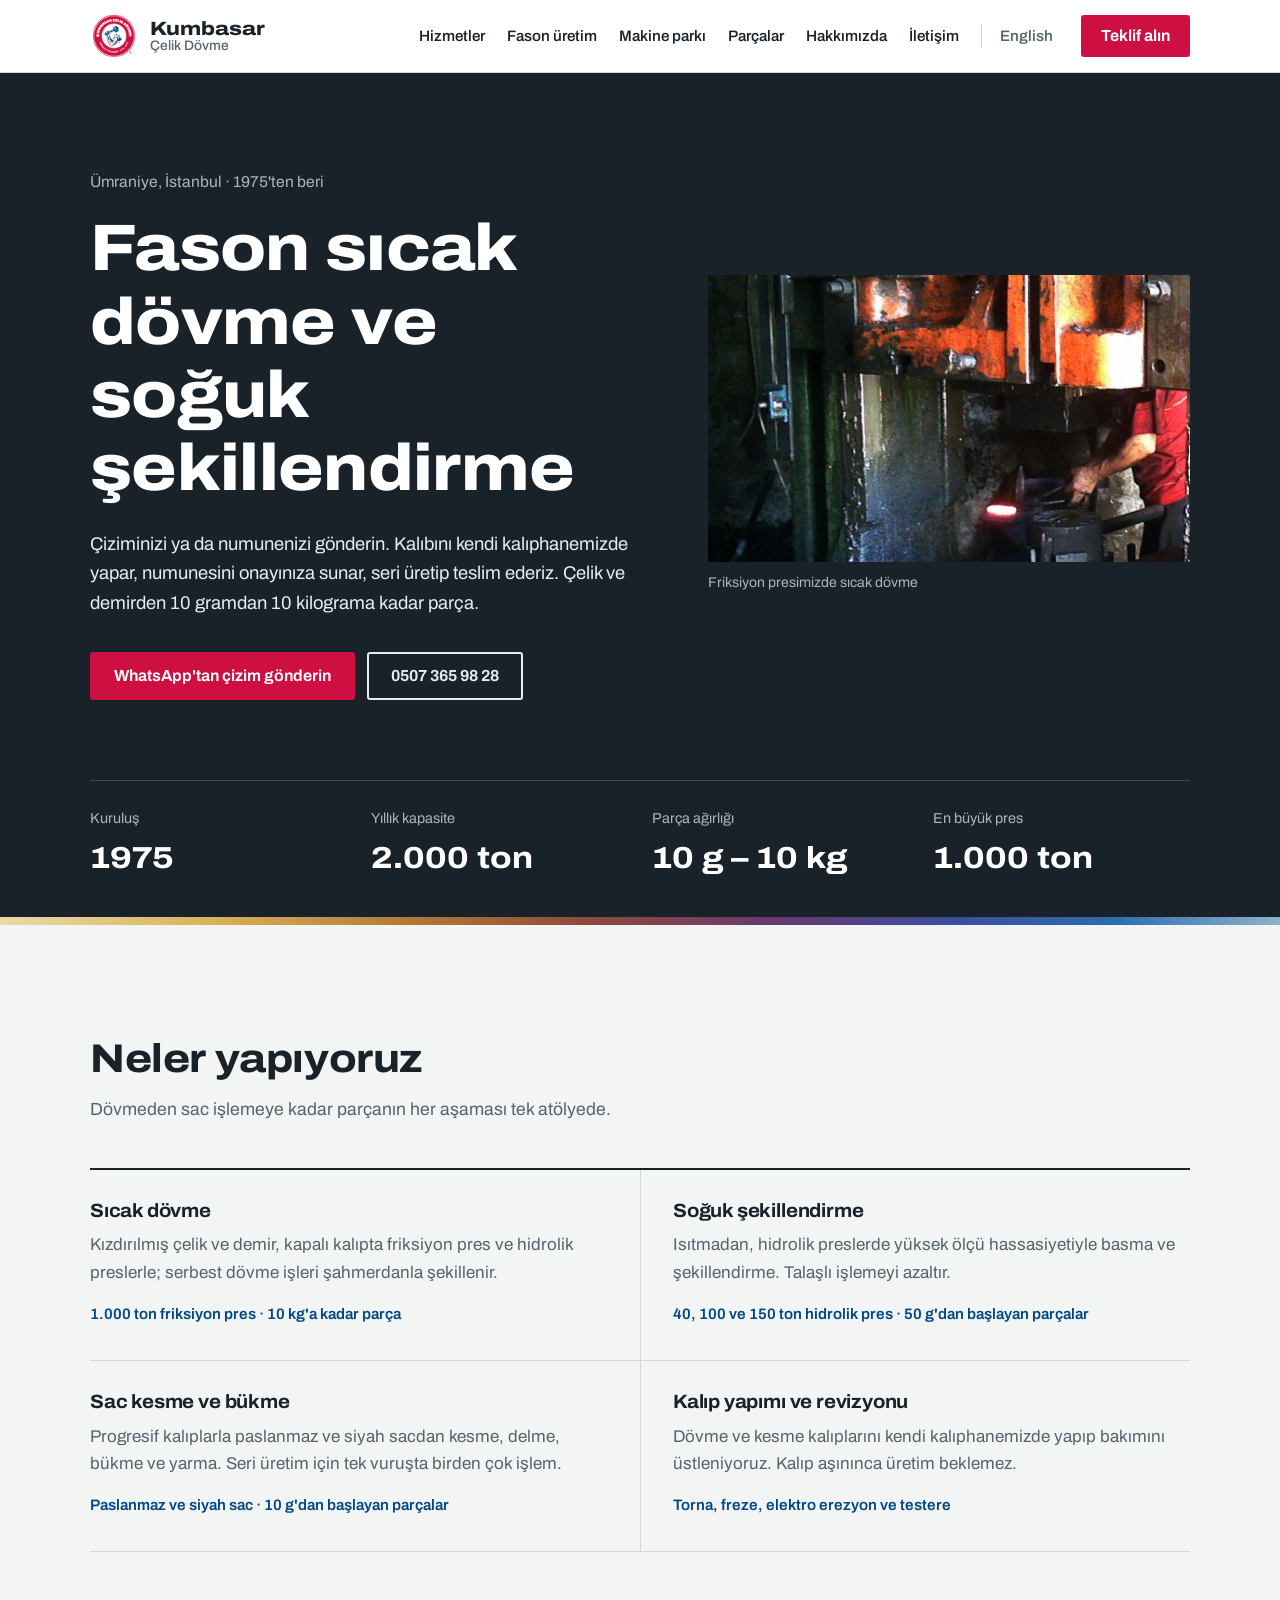
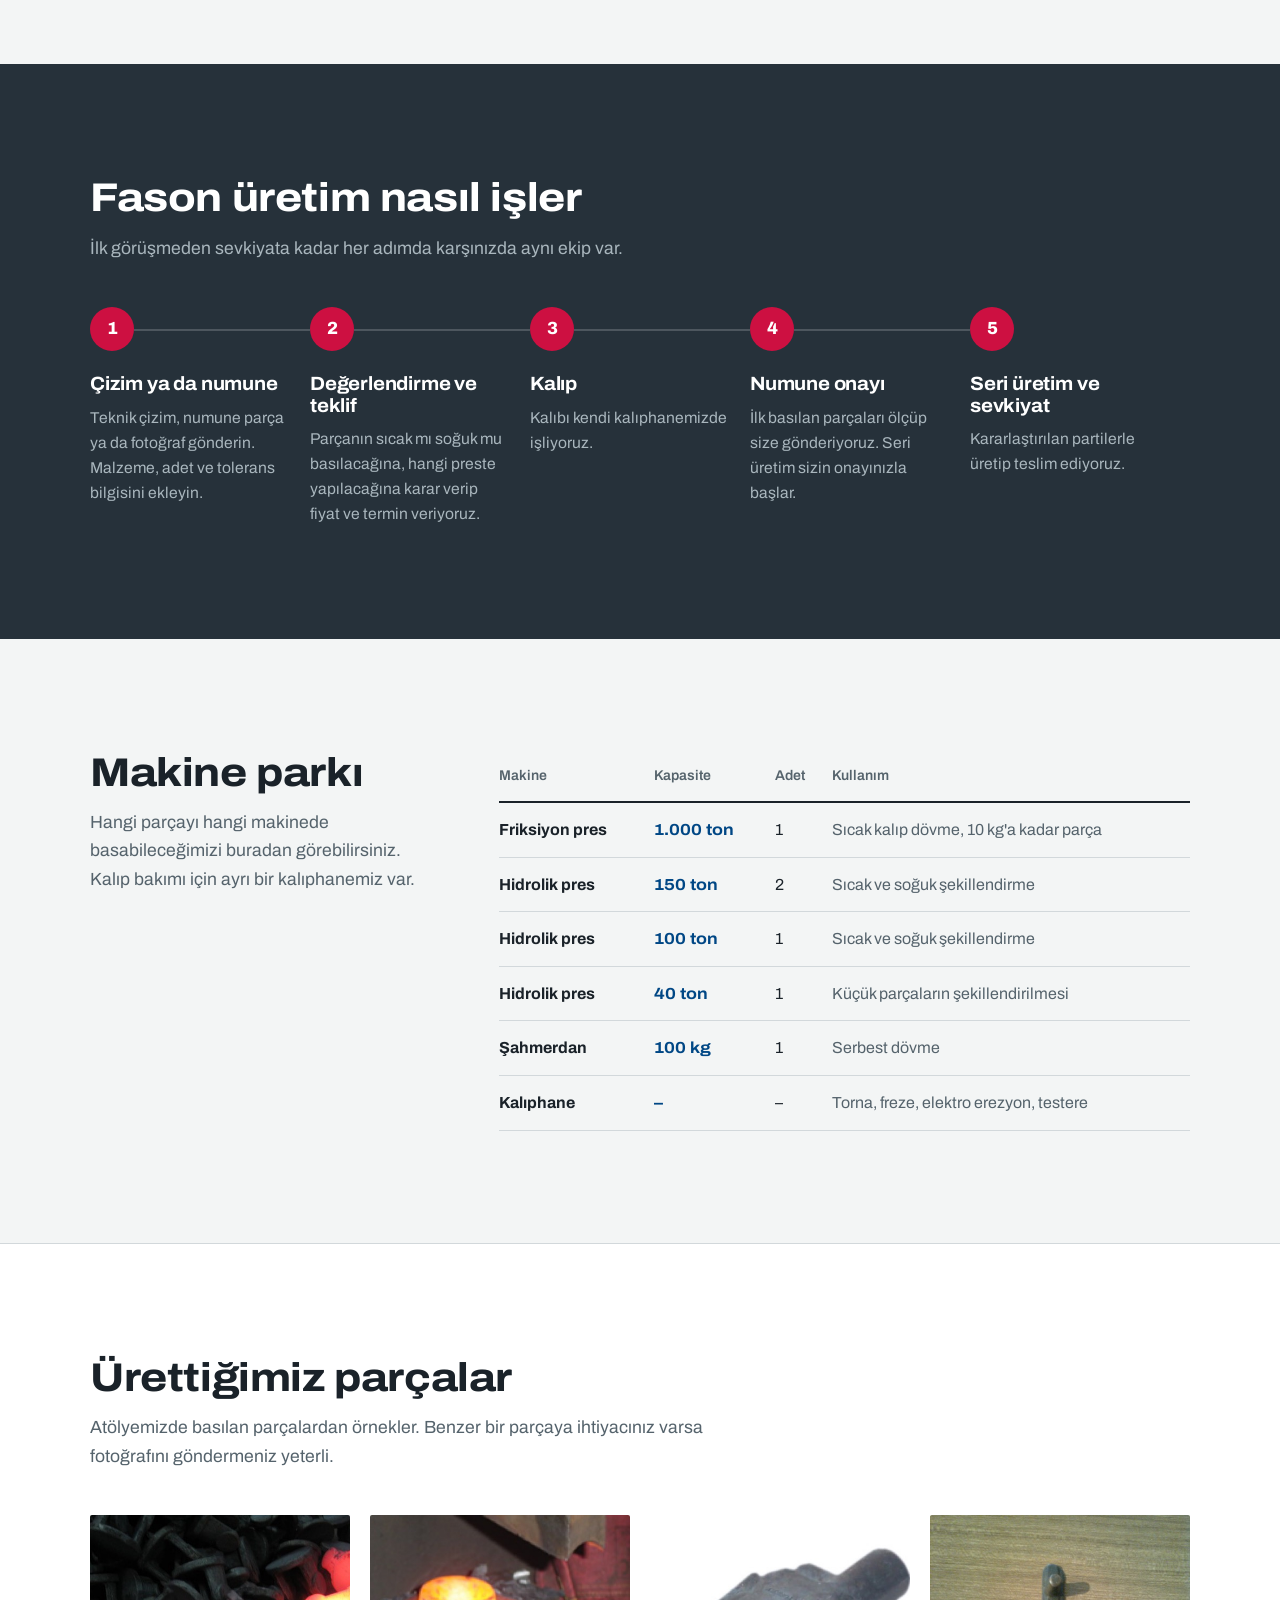
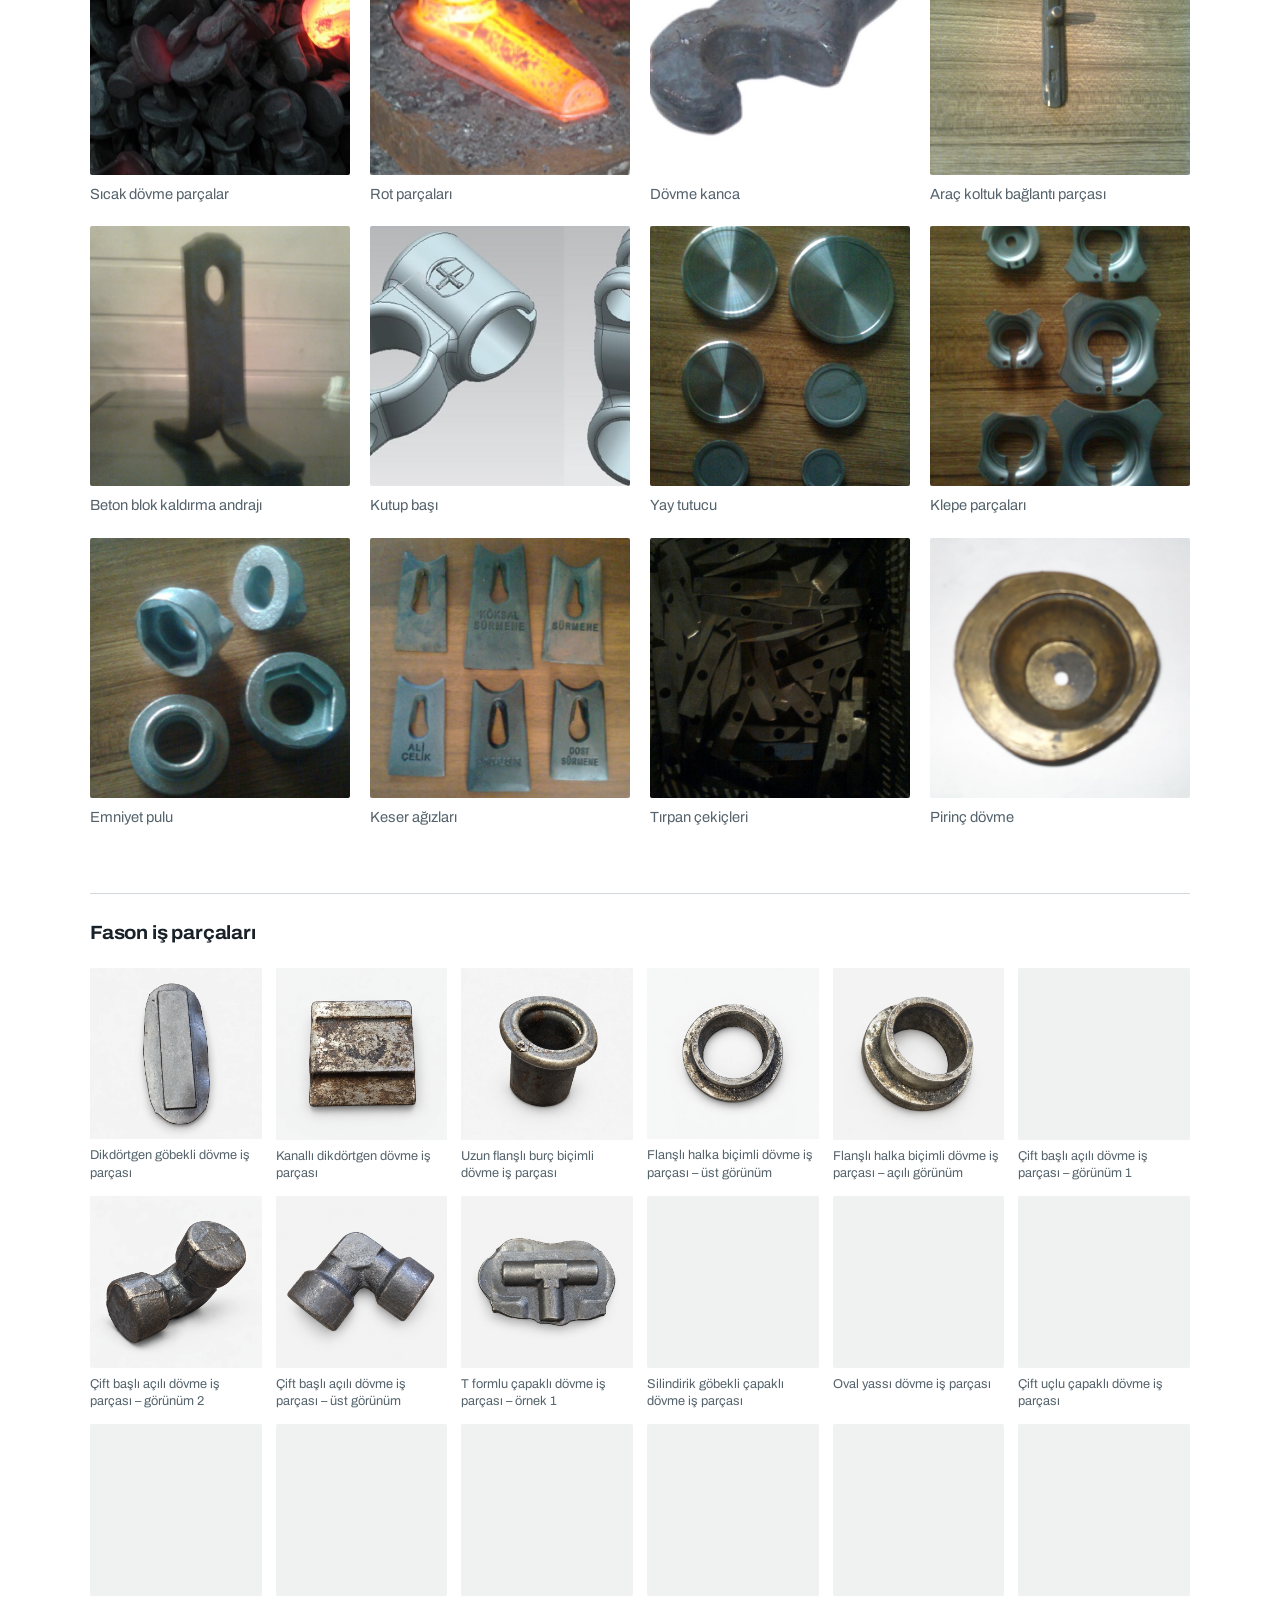
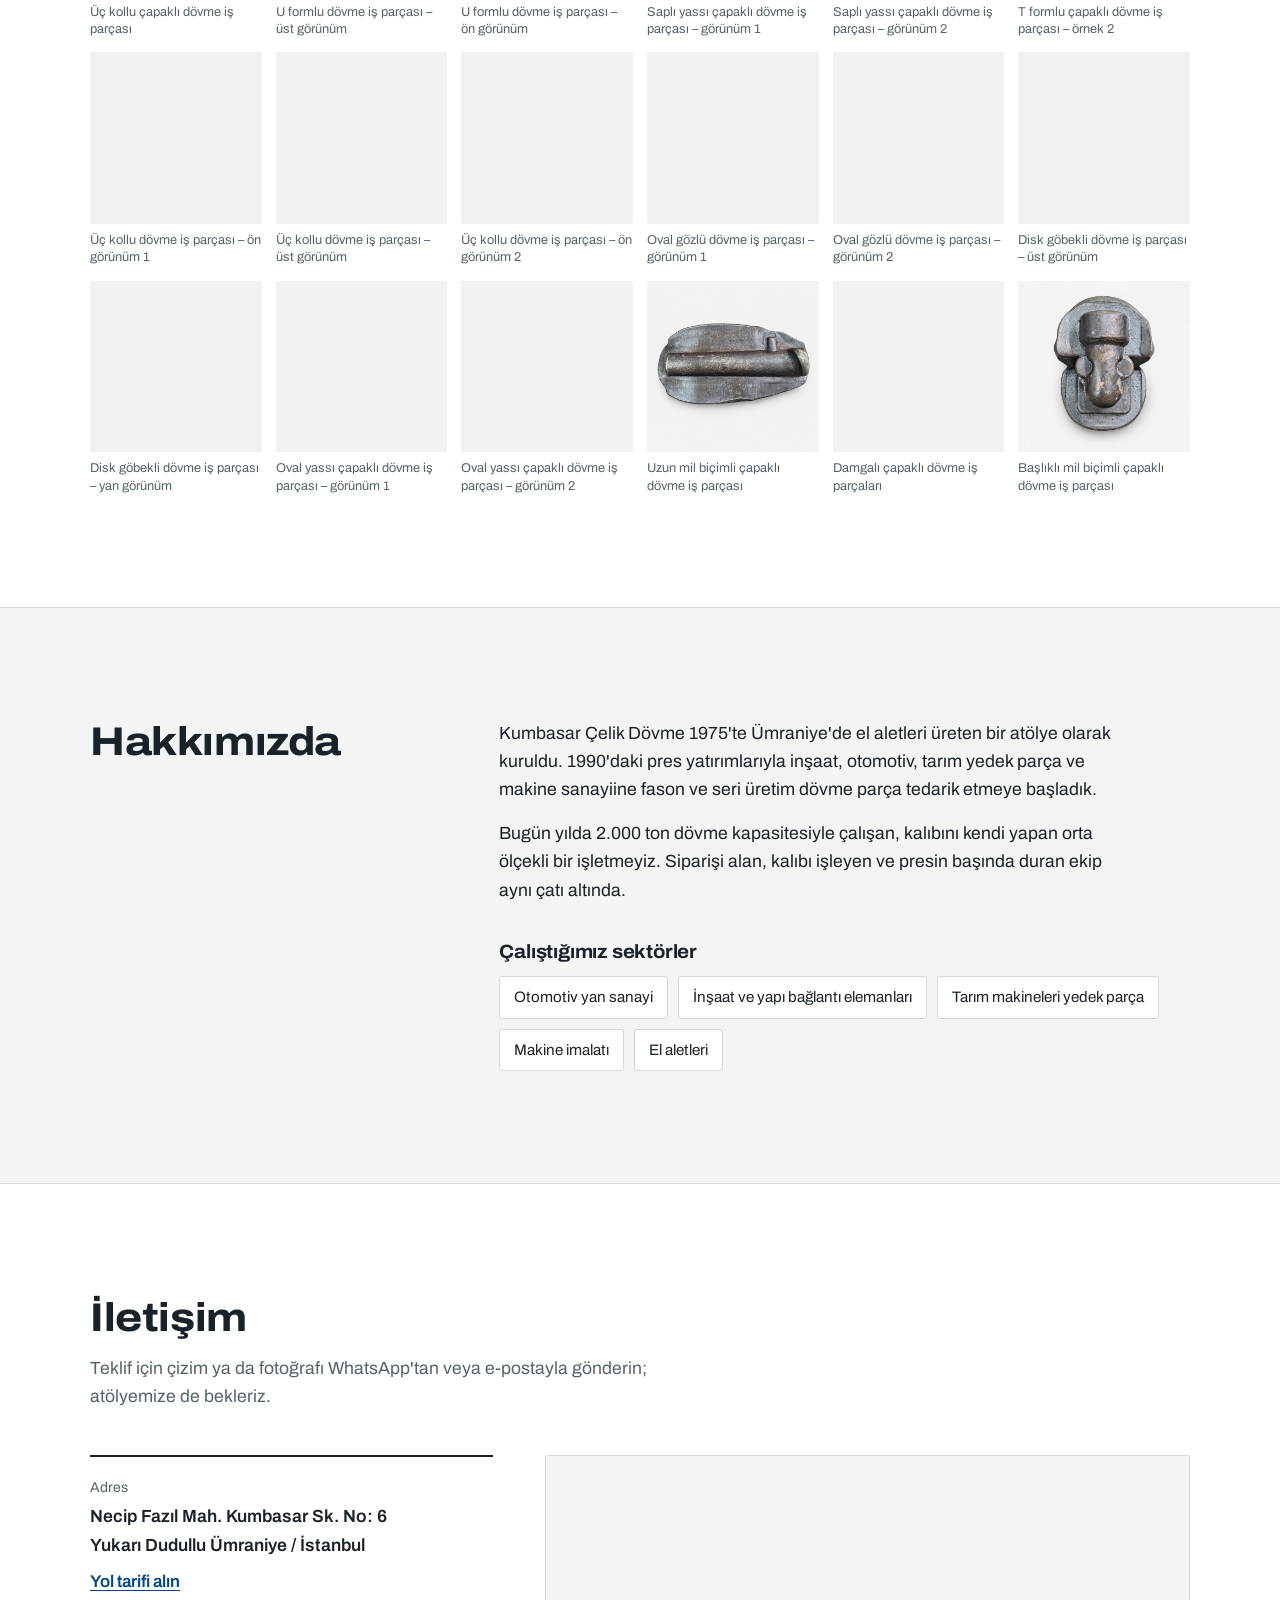
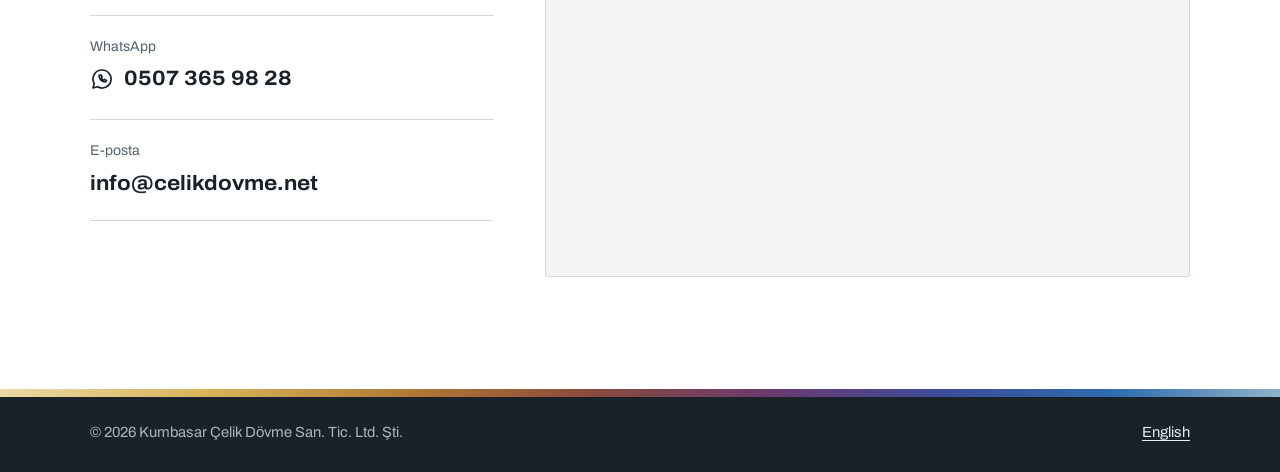
==== commit 4a0ae034: "İletişim numarasını 0507 365 98 28 olarak güncelle WhatsApp, arama butonları ve yapılandırılmış veri" ====
--- a/index.html
+++ b/index.html
@@ -39,7 +39,7 @@
     "addressCountry": "TR"
   },
   "email": "info@celikdovme.net",
-  "telephone": "+90-216-313-66-44"
+  "telephone": "+90-507-365-98-28"
 }
 </script>
 </head>
@@ -78,8 +78,8 @@
         <h1>Fason sıcak dövme ve soğuk şekillendirme</h1>
         <p class="hero-lede">Çiziminizi ya da numunenizi gönderin. Kalıbını kendi kalıphanemizde yapar, numunesini onayınıza sunar, seri üretip teslim ederiz. Çelik ve demirden 10 gramdan 10 kilograma kadar parça.</p>
         <div class="hero-actions">
-          <a class="btn btn-red" href="https://wa.me/902163136644?text=Merhaba%2C%20fason%20d%C3%B6vme%20i%C3%A7in%20teklif%20almak%20istiyorum." target="_blank" rel="noopener">WhatsApp'tan çizim gönderin</a>
-          <a class="btn btn-line" href="tel:+902163136644">0216 313 66 44</a>
+          <a class="btn btn-red" href="https://wa.me/905073659828?text=Merhaba%2C%20fason%20d%C3%B6vme%20i%C3%A7in%20teklif%20almak%20istiyorum." target="_blank" rel="noopener">WhatsApp'tan çizim gönderin</a>
+          <a class="btn btn-line" href="tel:+905073659828">0507 365 98 28</a>
         </div>
       </div>
       <figure class="hero-photo">
@@ -274,14 +274,10 @@
           </li>
           <li>
             <span class="c-label">WhatsApp</span>
-            <a class="c-value" href="https://wa.me/902163136644?text=Merhaba%2C%20fason%20d%C3%B6vme%20i%C3%A7in%20teklif%20almak%20istiyorum." target="_blank" rel="noopener">
+            <a class="c-value" href="https://wa.me/905073659828?text=Merhaba%2C%20fason%20d%C3%B6vme%20i%C3%A7in%20teklif%20almak%20istiyorum." target="_blank" rel="noopener">
               <svg viewBox="0 0 24 24" aria-hidden="true"><path d="M12 3a9 9 0 0 0-7.8 13.5L3 21l4.6-1.2A9 9 0 1 0 12 3Z"/><path d="M9 8.5c0 3.6 2.9 6.5 6.5 6.5l1-1.6-2-1-1 .9a5 5 0 0 1-2.3-2.3l.9-1-1-2Z"/></svg>
-              0216 313 66 44
+              0507 365 98 28
             </a>
-          </li>
-          <li>
-            <span class="c-label">Telefon / faks</span>
-            <a class="c-value" href="tel:+902163136644">0216 313 66 44</a>
           </li>
           <li>
             <span class="c-label">E-posta</span>
@@ -306,8 +302,8 @@
 </footer>
 
 <nav class="quickbar" aria-label="Hızlı iletişim">
-  <a href="tel:+902163136644">Ara</a>
-  <a href="https://wa.me/902163136644?text=Merhaba%2C%20fason%20d%C3%B6vme%20i%C3%A7in%20teklif%20almak%20istiyorum." target="_blank" rel="noopener">WhatsApp</a>
+  <a href="tel:+905073659828">Ara</a>
+  <a href="https://wa.me/905073659828?text=Merhaba%2C%20fason%20d%C3%B6vme%20i%C3%A7in%20teklif%20almak%20istiyorum." target="_blank" rel="noopener">WhatsApp</a>
   <a href="#iletisim">Adres</a>
 </nav>
 
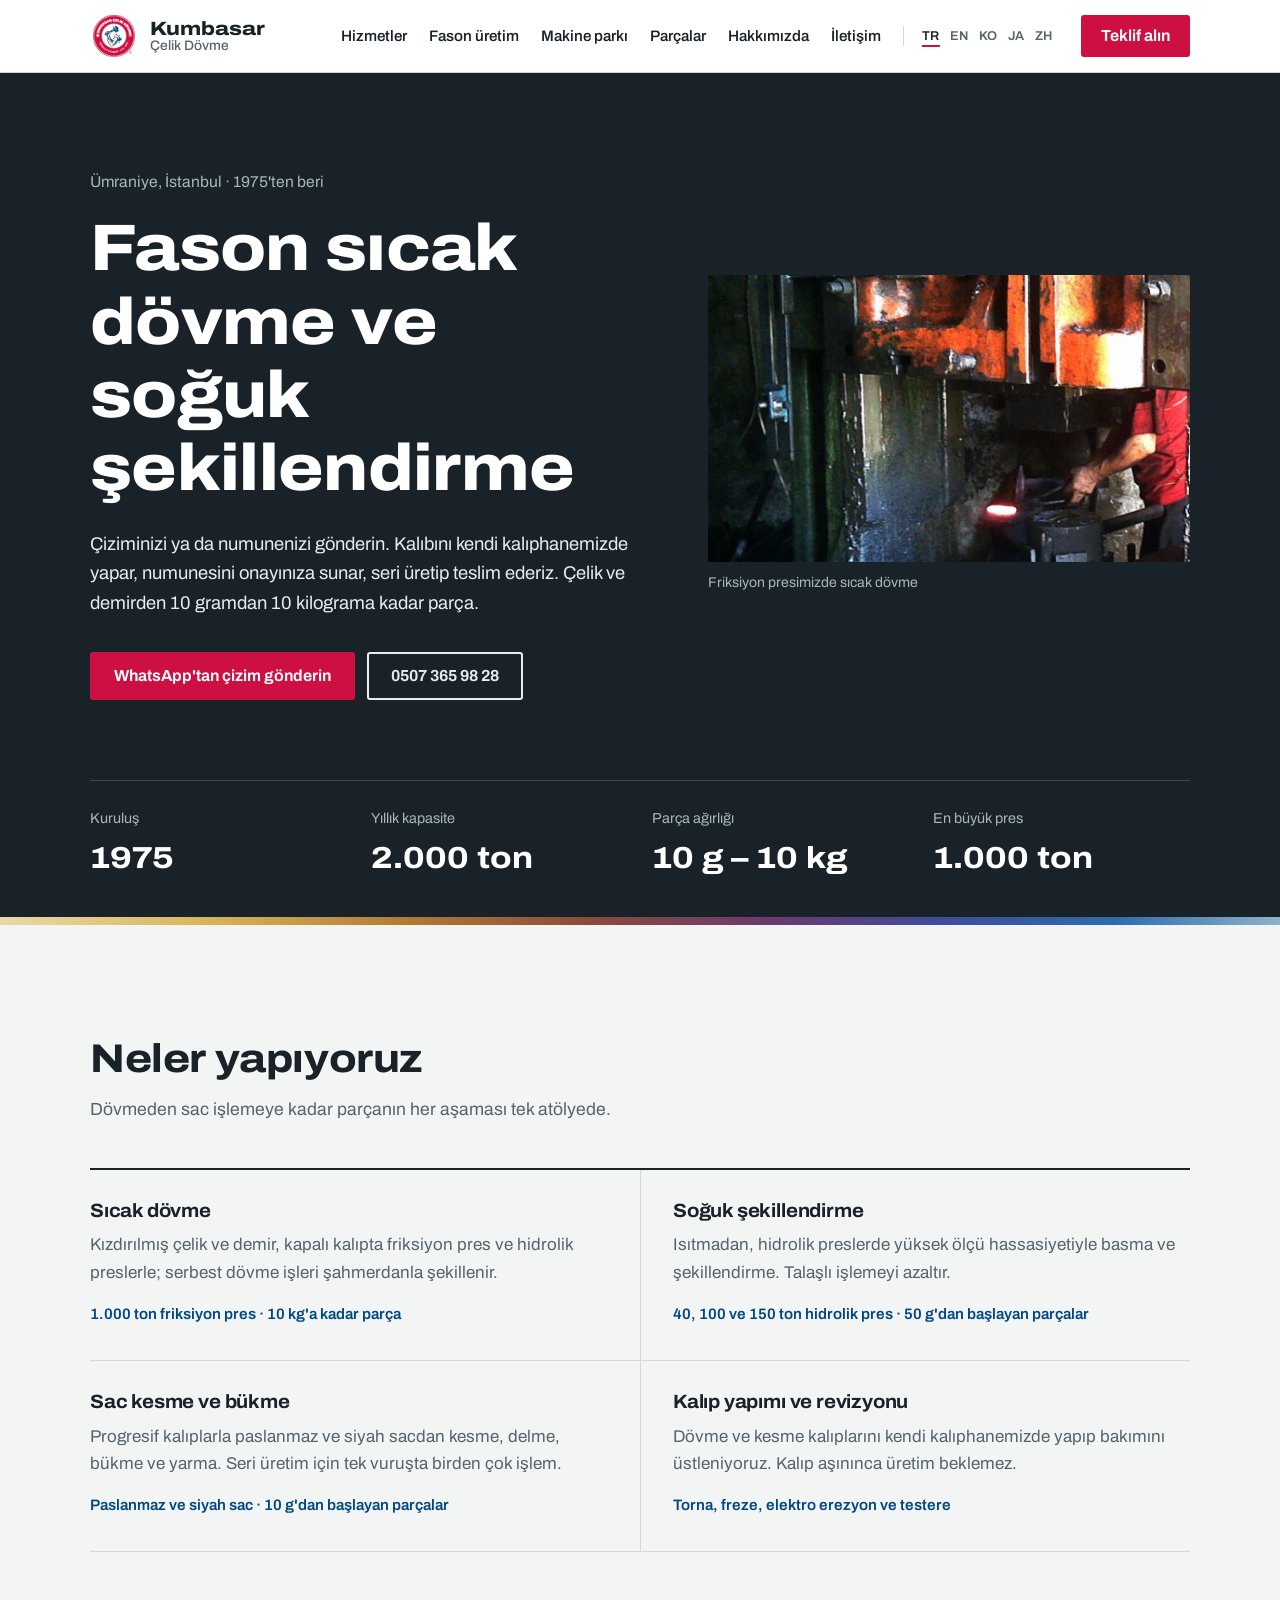
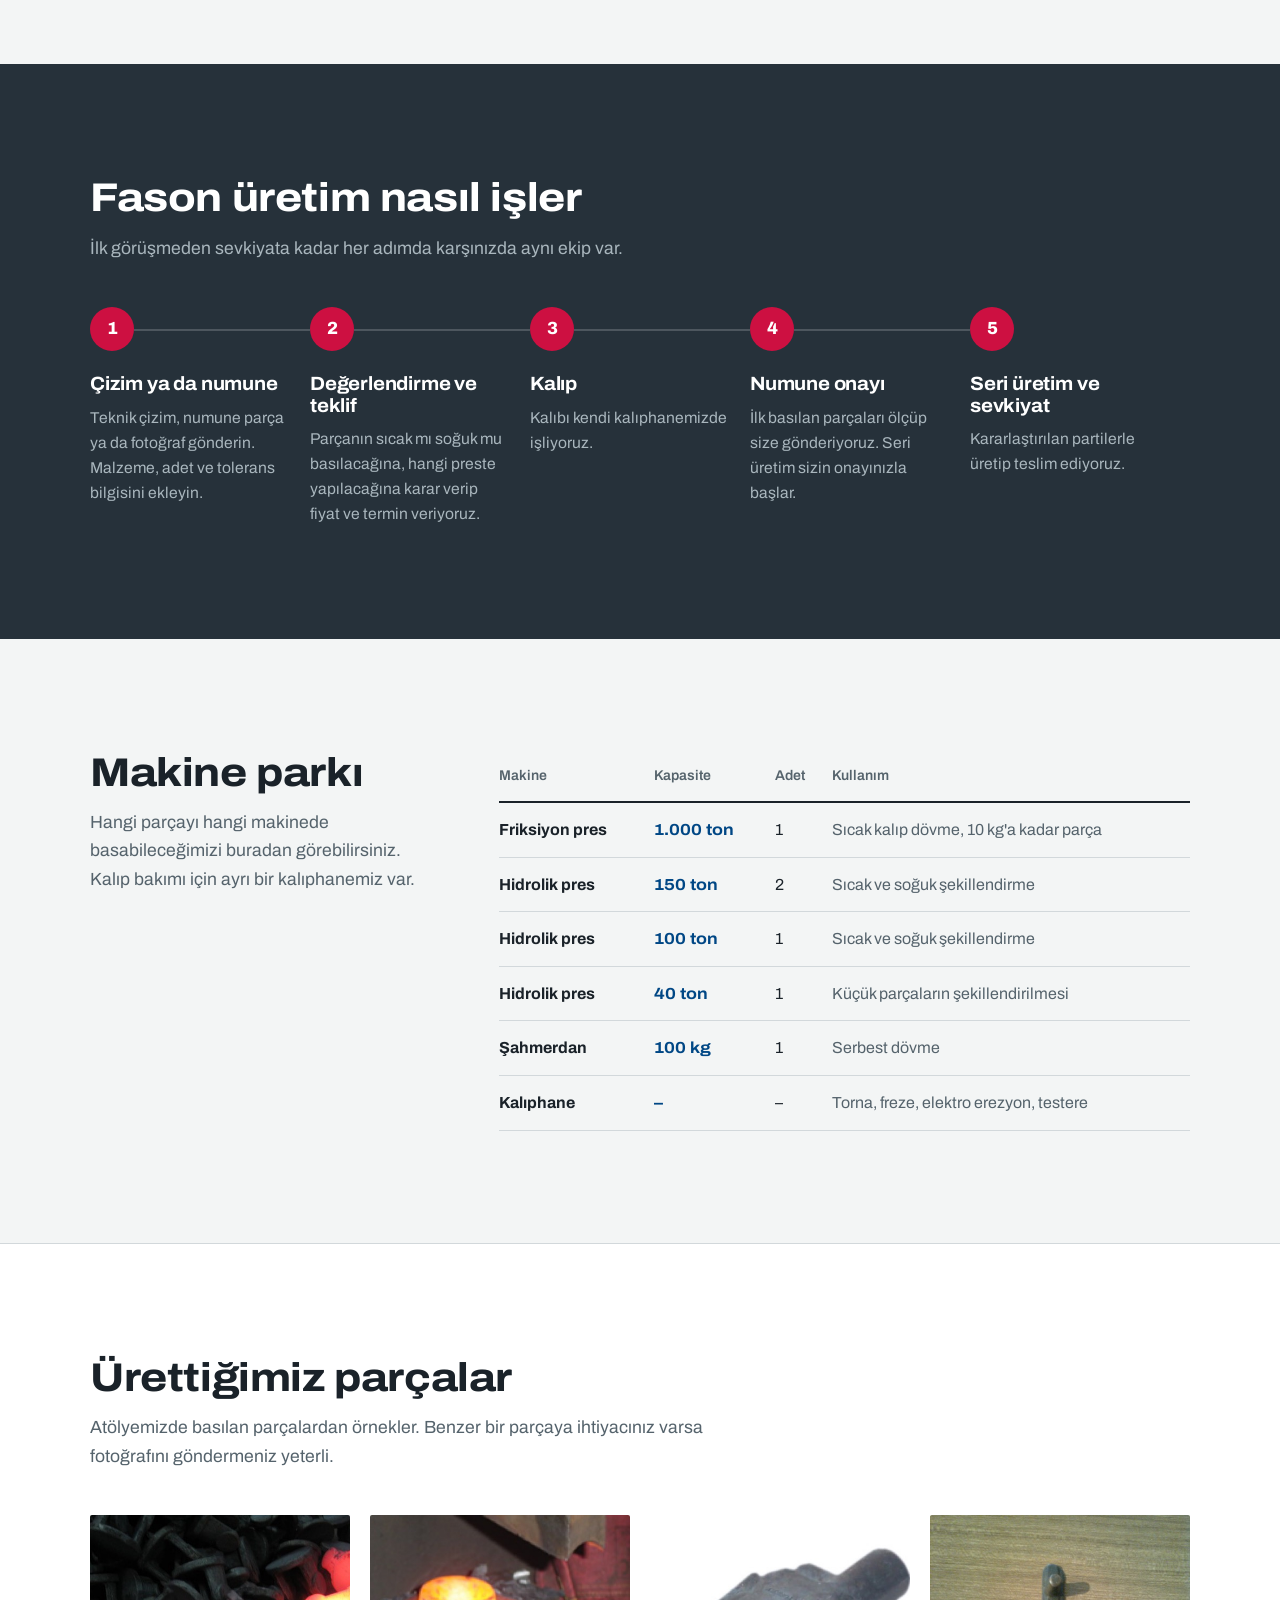
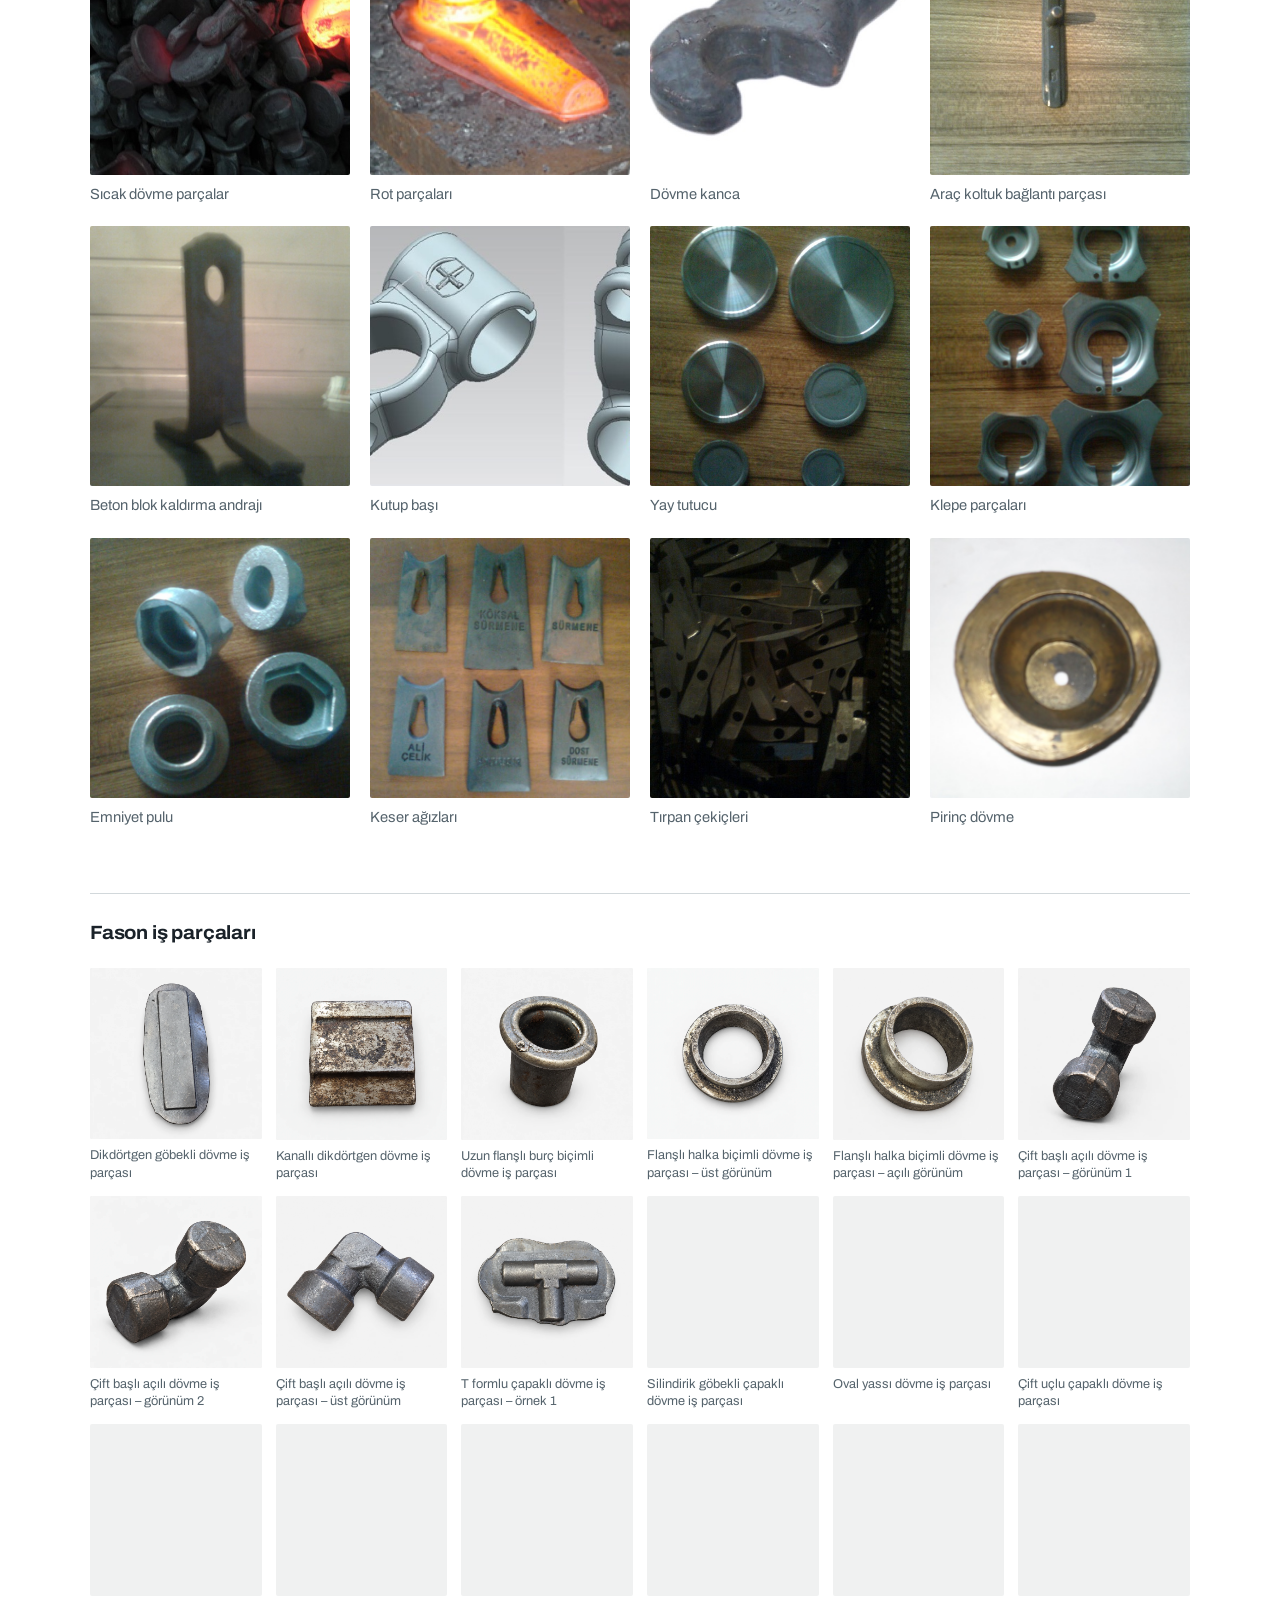
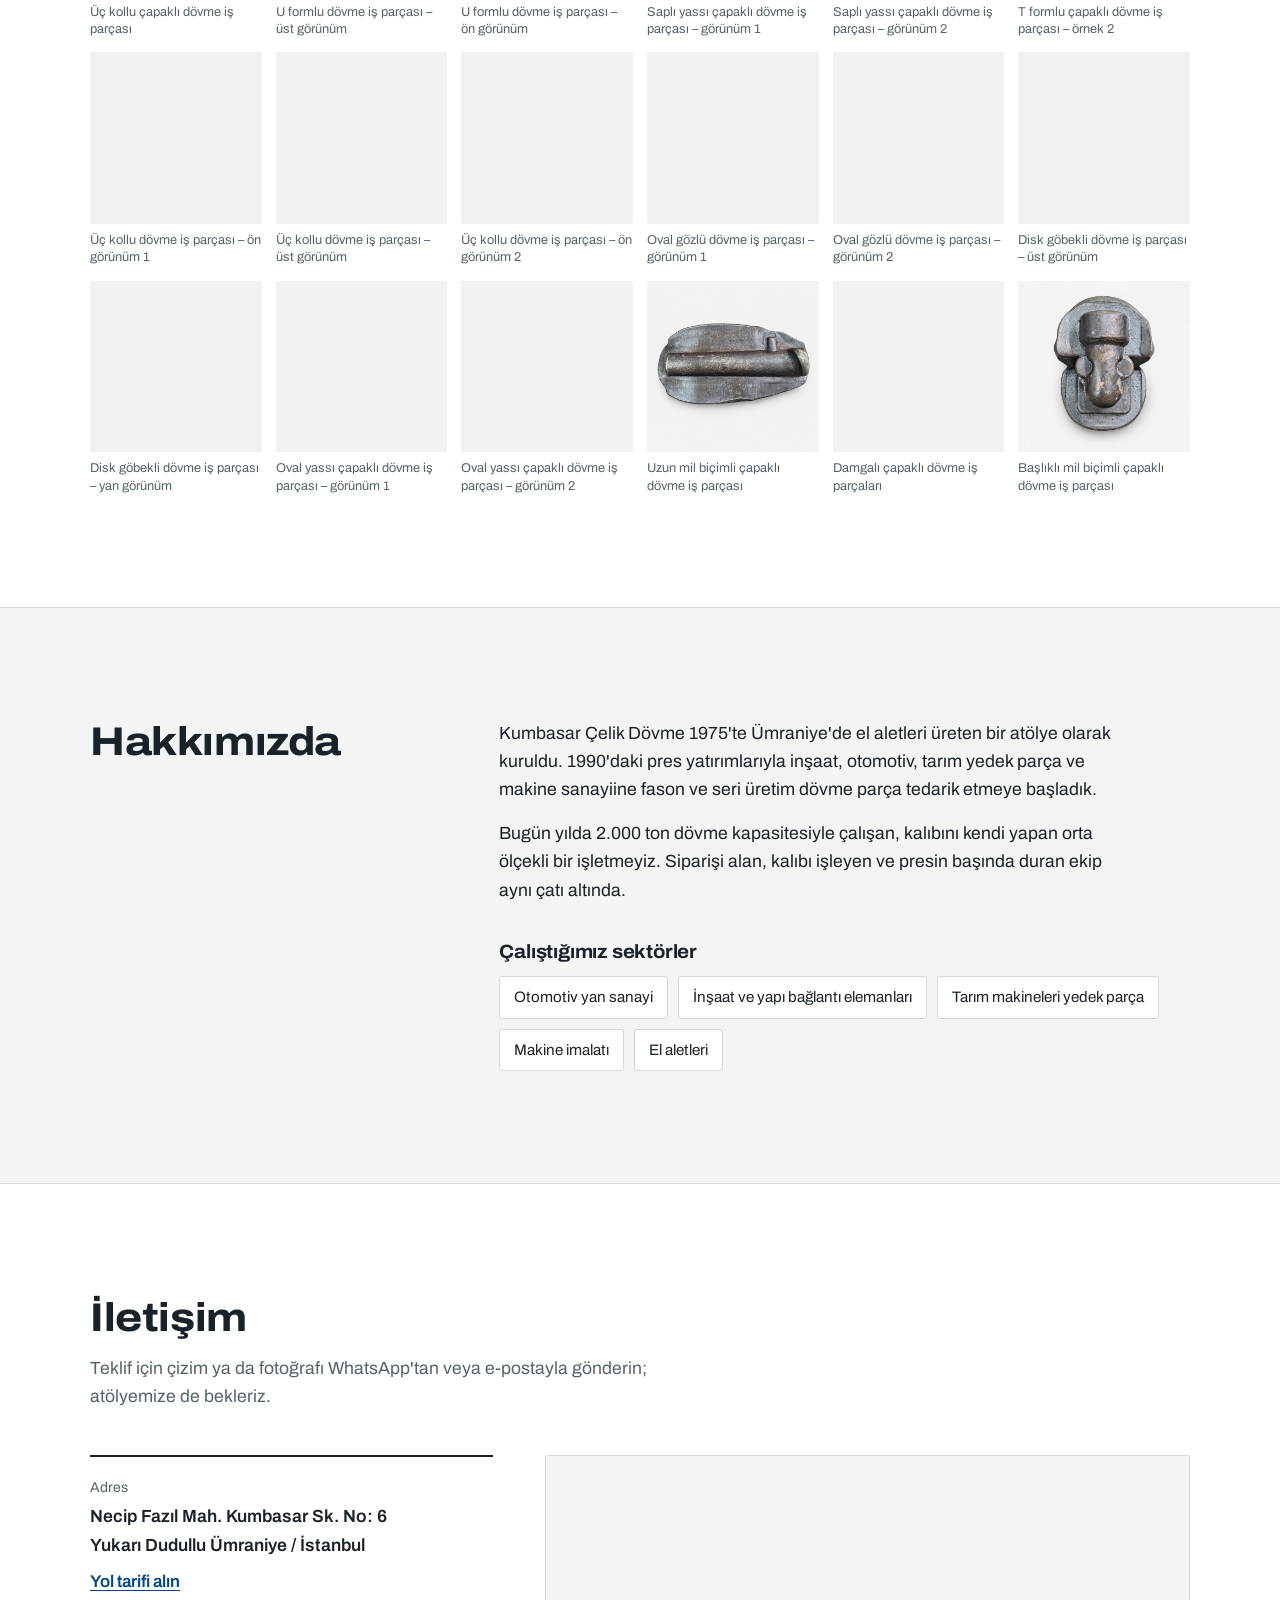
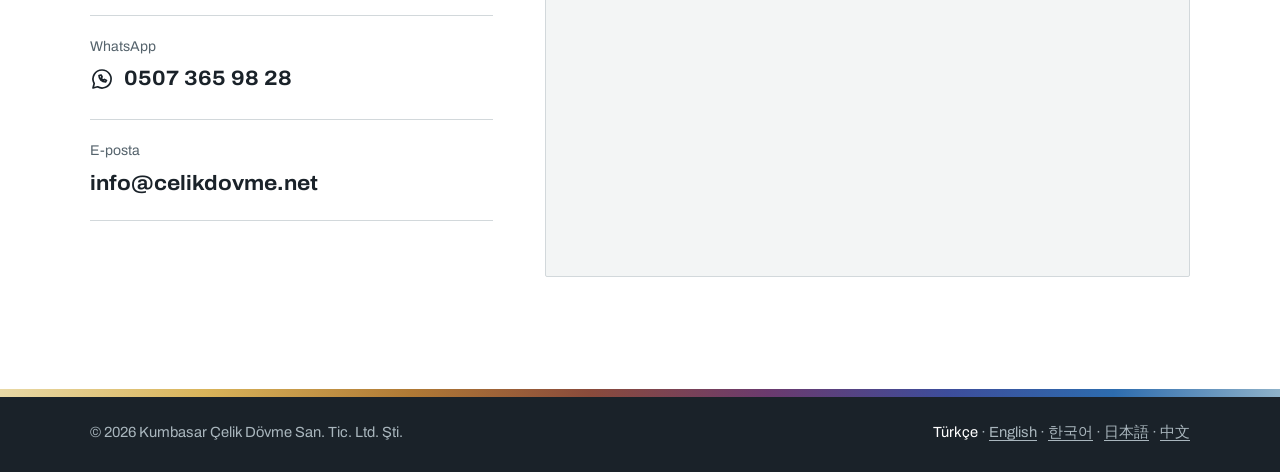
==== commit 4e1b69d5: "Korece, Japonca ve Çince sayfaları ekle - ko.html, ja.html, zh.html (basitleştirilmiş Çince) İngiliz" ====
--- a/index.html
+++ b/index.html
@@ -8,6 +8,9 @@
 <link rel="canonical" href="https://celikdovme.net/">
 <link rel="alternate" hreflang="tr" href="https://celikdovme.net/">
 <link rel="alternate" hreflang="en" href="https://celikdovme.net/en.html">
+<link rel="alternate" hreflang="ko" href="https://celikdovme.net/ko.html">
+<link rel="alternate" hreflang="ja" href="https://celikdovme.net/ja.html">
+<link rel="alternate" hreflang="zh-Hans" href="https://celikdovme.net/zh.html">
 <link rel="alternate" hreflang="x-default" href="https://celikdovme.net/">
 <meta property="og:type" content="website">
 <meta property="og:locale" content="tr_TR">
@@ -59,7 +62,7 @@
       <a href="#parcalar">Parçalar</a>
       <a href="#hakkimizda">Hakkımızda</a>
       <a href="#iletisim">İletişim</a>
-      <a class="lang" href="en.html" hreflang="en" lang="en">English</a>
+      <span class="langs"><a href="./" hreflang="tr" lang="tr" aria-current="true">TR</a><a href="en.html" hreflang="en" lang="en">EN</a><a href="ko.html" hreflang="ko" lang="ko">KO</a><a href="ja.html" hreflang="ja" lang="ja">JA</a><a href="zh.html" hreflang="zh-Hans" lang="zh-Hans">ZH</a></span>
     </nav>
     <a class="btn btn-red header-cta" href="#iletisim">Teklif alın</a>
     <button class="menu-btn" id="menuBtn" type="button" aria-controls="nav" aria-expanded="false">
@@ -297,7 +300,7 @@
   <div class="temper" role="presentation"></div>
   <div class="wrap footer-row">
     <p>© 2026 Kumbasar Çelik Dövme San. Tic. Ltd. Şti.</p>
-    <p><a href="en.html" hreflang="en" lang="en">English</a></p>
+    <p class="footer-langs"><a href="./" hreflang="tr" lang="tr" aria-current="true">Türkçe</a> · <a href="en.html" hreflang="en" lang="en">English</a> · <a href="ko.html" hreflang="ko" lang="ko">한국어</a> · <a href="ja.html" hreflang="ja" lang="ja">日本語</a> · <a href="zh.html" hreflang="zh-Hans" lang="zh-Hans">中文</a></p>
   </div>
 </footer>
 
--- a/css/style.css
+++ b/css/style.css
@@ -92,7 +92,10 @@
 .nav { display: flex; align-items: center; gap: 22px; }
 .nav a { color: var(--steel); text-decoration: none; font-size: .95rem; font-weight: 550; }
 .nav a:hover { color: var(--red); }
-.nav .lang { color: var(--iron); padding-left: 18px; border-left: 1px solid var(--rule); }
+.nav .langs { display: flex; gap: 10px; padding-left: 18px; border-left: 1px solid var(--rule); }
+.nav .langs a { color: var(--iron); font-size: .8rem; font-weight: 600; letter-spacing: .04em; }
+.nav .langs a[aria-current] { color: var(--steel); text-decoration: underline; text-decoration-color: var(--red); text-underline-offset: 5px; text-decoration-thickness: 2px; }
+.nav .langs a:hover { color: var(--red); }
 .header-cta { min-height: 42px; padding: 0 18px; }
 .menu-btn { display: none; width: 44px; height: 44px; background: none; border: 1px solid var(--rule); border-radius: 3px; cursor: pointer; }
 .menu-btn svg { width: 22px; height: 22px; fill: none; stroke: var(--steel); stroke-width: 1.8; stroke-linecap: round; }
@@ -224,7 +227,8 @@
   }
   .nav.open { display: flex; }
   .nav a { padding: 12px 0; font-size: 1.05rem; border-bottom: 1px solid var(--rule); }
-  .nav .lang { padding-left: 0; border-left: 0; border-bottom: 0; }
+  .nav .langs { padding: 14px 0 0; border-left: 0; gap: 20px; }
+  .nav .langs a { padding: 6px 0; border-bottom: 0; font-size: .95rem; }
   .site-header { position: sticky; }
 
   .hero-grid, .two-col, .contact-grid { grid-template-columns: 1fr; }
@@ -264,3 +268,16 @@
   .quickbar a + a { border-left: 1px solid rgba(255,255,255,.12); }
   .quickbar a:nth-child(2) { background: var(--red); }
 }
+
+/* Dil seçici (alt bilgi) */
+.footer-langs a { color: var(--on-dark-2); }
+.footer-langs a[aria-current] { color: var(--white); text-decoration: none; }
+
+/* Korece, Japonca, Çince */
+:lang(ko) body { font-family: "Archivo", "Apple SD Gothic Neo", "Malgun Gothic", "Noto Sans KR", sans-serif; word-break: keep-all; }
+:lang(ja) body { font-family: "Archivo", "Hiragino Sans", "Hiragino Kaku Gothic ProN", "Yu Gothic", "Meiryo", "Noto Sans JP", sans-serif; line-break: strict; }
+:lang(zh-Hans) body { font-family: "Archivo", "PingFang SC", "Microsoft YaHei", "Noto Sans SC", sans-serif; }
+:lang(ko) h1, :lang(ja) h1, :lang(zh-Hans) h1,
+:lang(ko) h2, :lang(ja) h2, :lang(zh-Hans) h2 { font-stretch: 100%; letter-spacing: 0; line-height: 1.25; }
+:lang(ko) .hero h1, :lang(ja) .hero h1, :lang(zh-Hans) .hero h1 { max-width: 11em; }
+:lang(ko) p, :lang(ja) p, :lang(zh-Hans) p { line-height: 1.75; }
